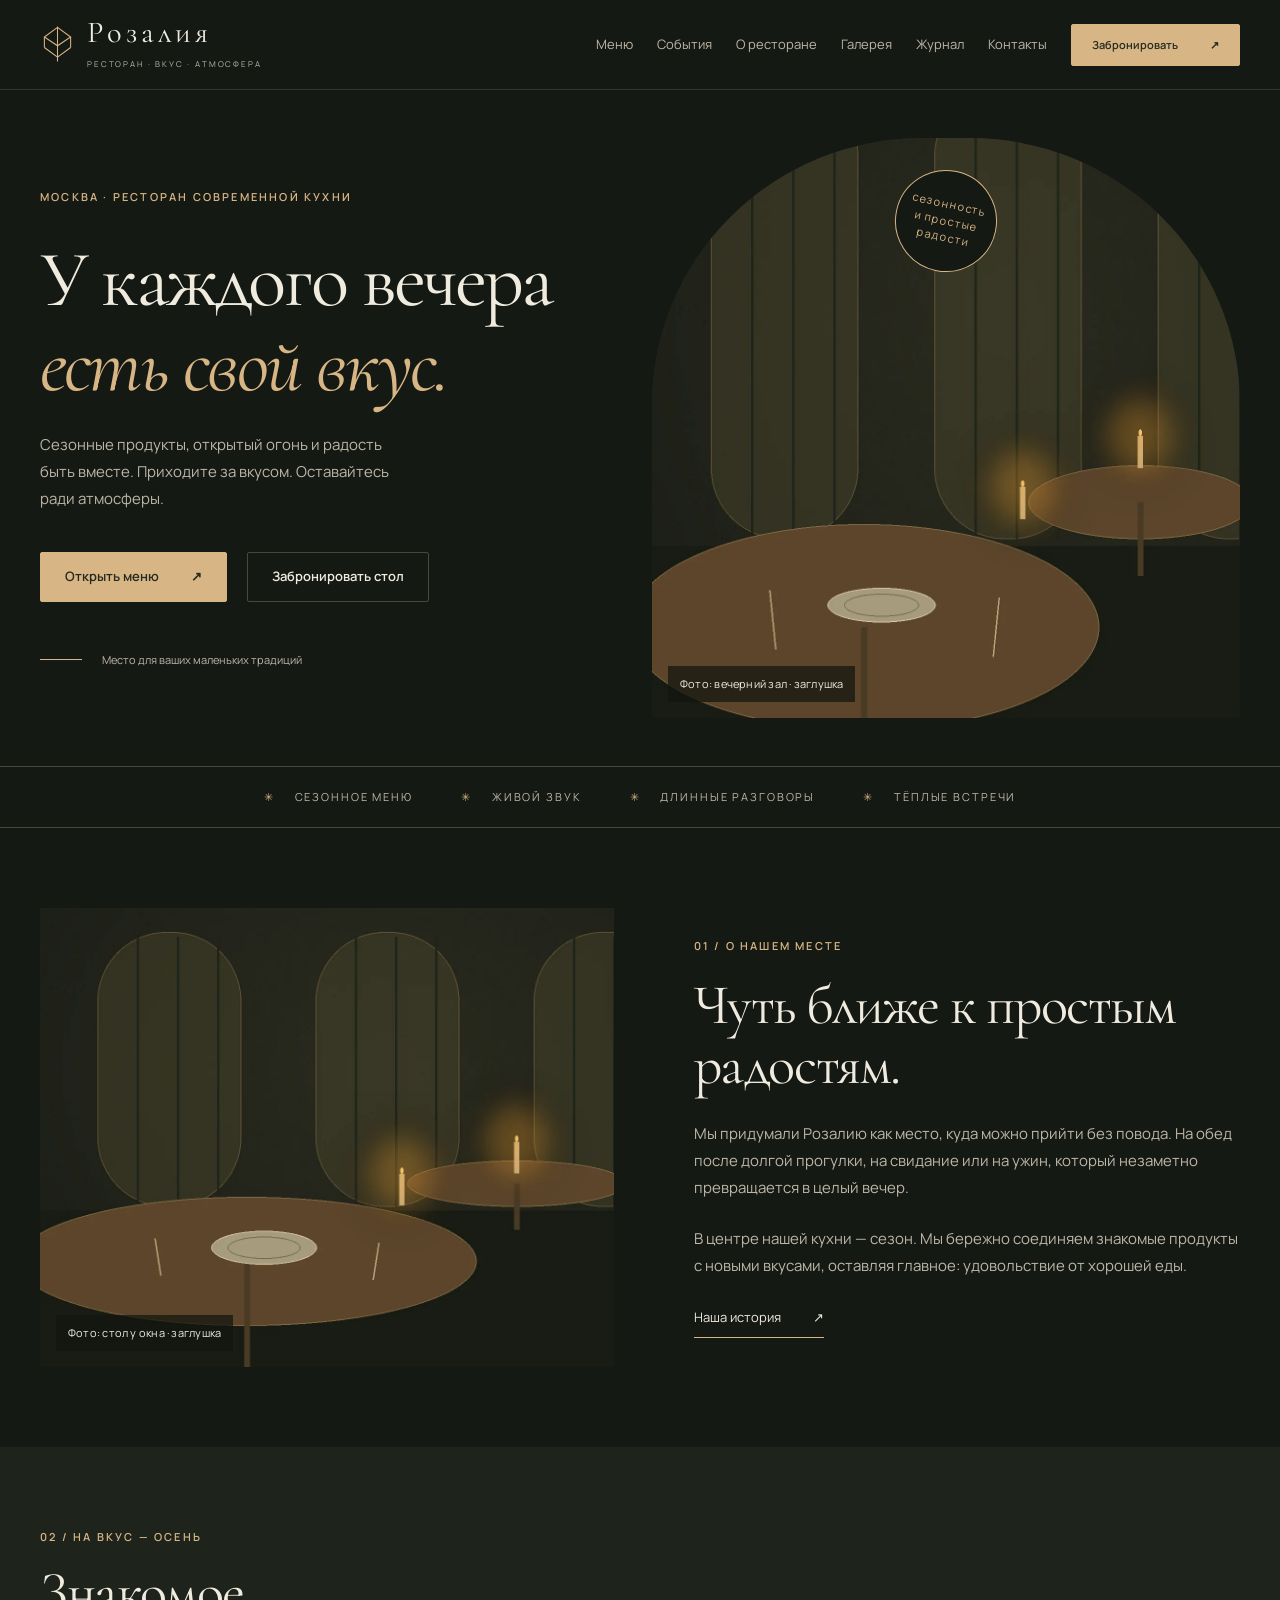
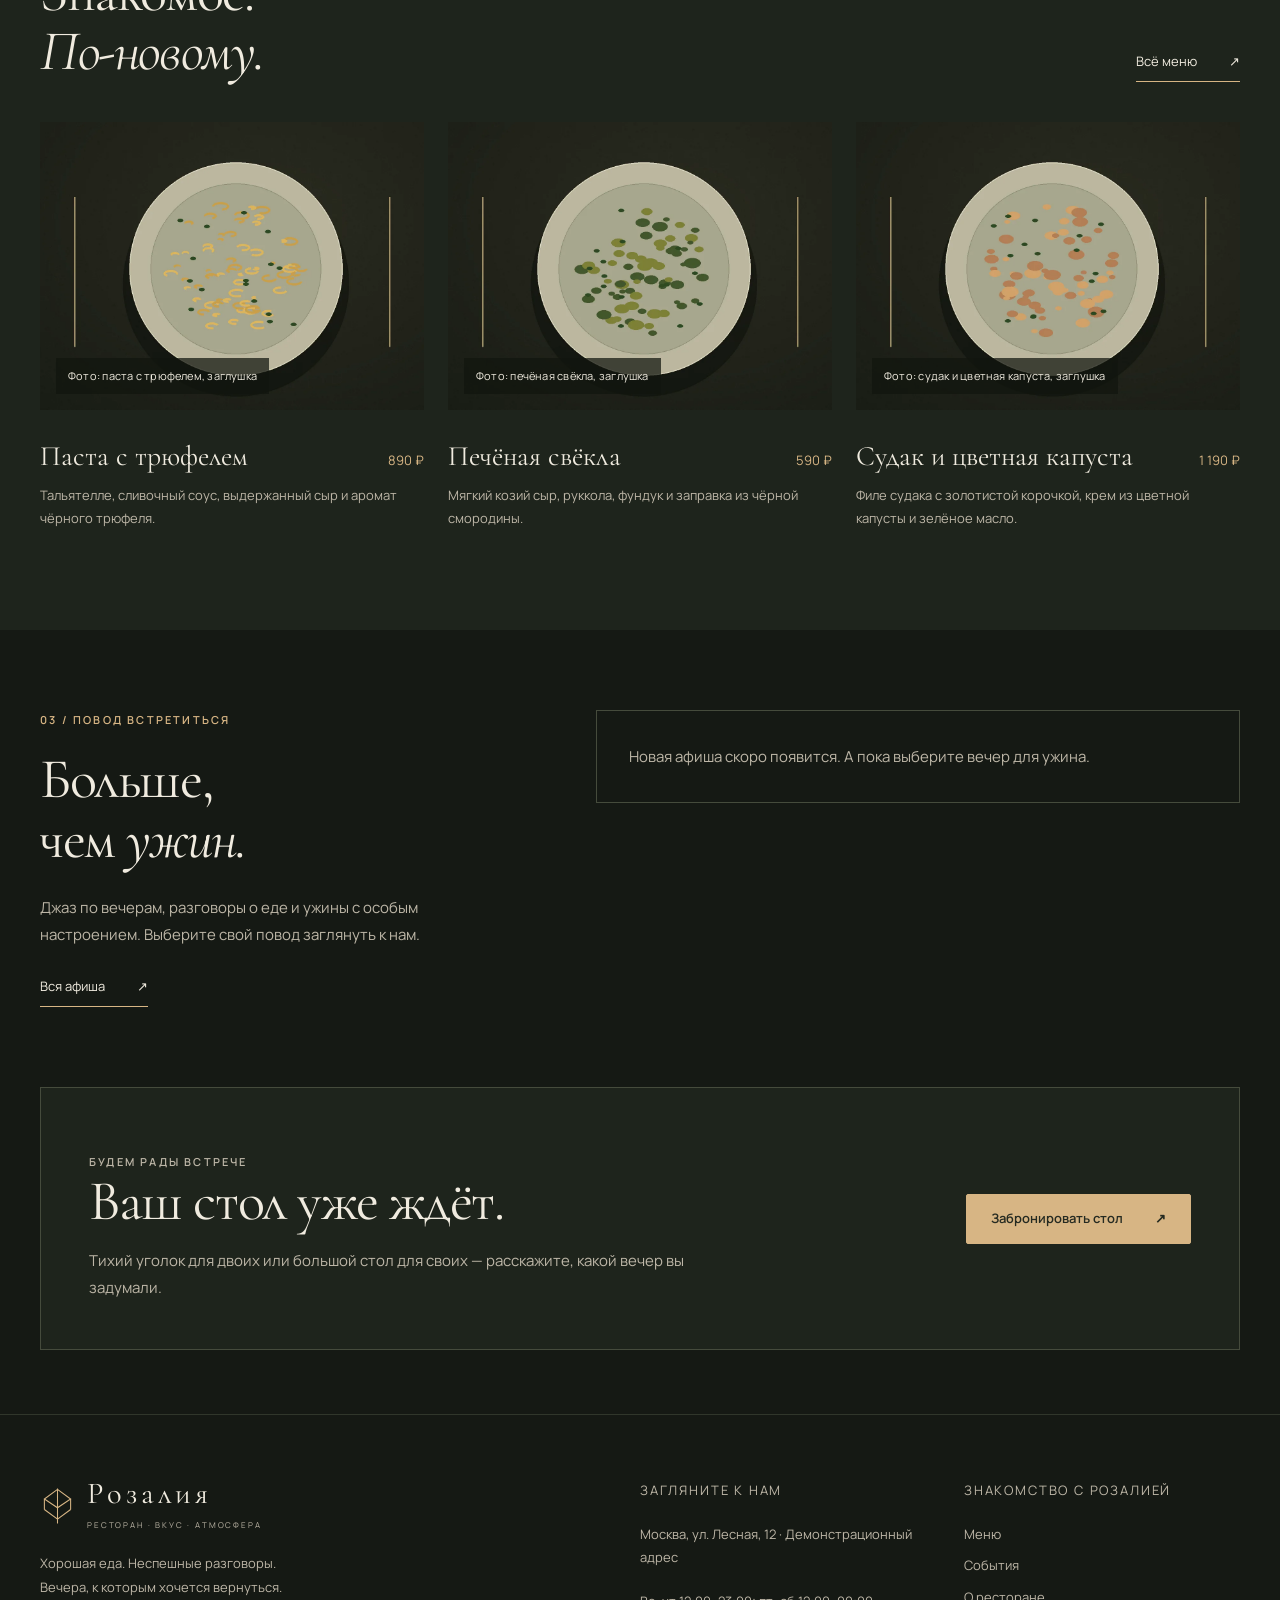
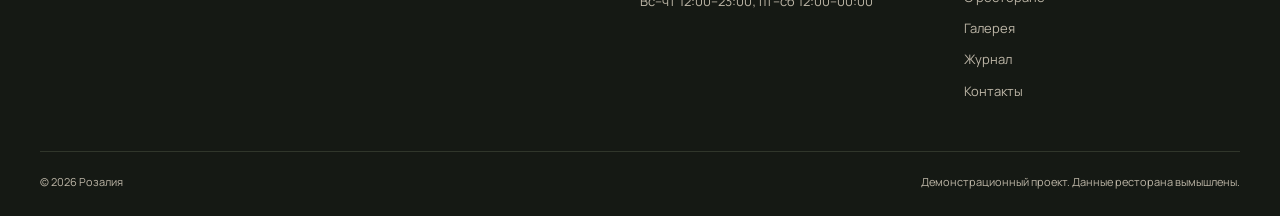
==== index.html @ f1da310a "Название ресторана: Розалия" ====
<!doctype html>
<html lang="ru">
<head>
  <meta charset="utf-8">
  <meta name="viewport" content="width=device-width, initial-scale=1">
  <title>Ресторан современной кухни — Розалия</title>
  <meta name="description" content="Розалия — демонстрационный ресторан современной кухни. Сезонное меню, камерные концерты и неспешные вечера.">
  <link rel="canonical" href="https://mansiks1.github.io/restaurant-site-demo/">
  <meta property="og:locale" content="ru_RU">
  <meta property="og:site_name" content="Розалия">
  <meta property="og:title" content="Ресторан современной кухни — Розалия">
  <meta property="og:description" content="Розалия — демонстрационный ресторан современной кухни. Сезонное меню, камерные концерты и неспешные вечера.">
  <meta property="og:type" content="website">
  <meta property="og:image" content="https://mansiks1.github.io/restaurant-site-demo/assets/img/interior.webp">
  <meta name="twitter:card" content="summary_large_image">
  <meta name="theme-color" content="#151914">
  <link rel="icon" type="image/svg+xml" href="./assets/img/favicon.svg">
  <link rel="preconnect" href="https://fonts.googleapis.com">
  <link rel="preconnect" href="https://fonts.gstatic.com" crossorigin>
  <link href="https://fonts.googleapis.com/css2?family=Cormorant+Garamond:ital,wght@0,400;0,500;0,600;1,400;1,500&family=Manrope:wght@400;500;600;700&display=swap" rel="stylesheet">
  <link rel="stylesheet" href="./assets/css/variables.css">
  <link rel="stylesheet" href="./assets/css/base.css">
  <link rel="stylesheet" href="./assets/css/components.css">
  <link rel="stylesheet" href="./assets/css/pages.css">
  <script type="module" src="./assets/js/main.js"></script>
</head>
<body data-page="home">
  <a class="skip-link" href="#main">Перейти к содержимому</a>
  <header class="site-header" data-site-header></header>
  <main id="main">
<section class="hero container"><div class="hero-copy"><p class="eyebrow">Москва · ресторан современной кухни</p><h1 data-home-title>У каждого вечера <br>есть свой <em>вкус.</em></h1><p class="hero-description" data-home-description>Сезонные продукты, открытый огонь и радость быть вместе. Приходите за вкусом. Оставайтесь ради атмосферы.</p><div class="hero-actions"><a class="button" href="menu/">Открыть меню <span aria-hidden="true">↗</span></a><a class="button button-ghost" href="contacts/#booking">Забронировать стол</a></div><div class="hero-bottom">Место для ваших маленьких традиций</div></div><figure class="image-frame hero-image"><img src="assets/img/hero.webp" alt="Фото: вечерний зал ресторана, заглушка" width="1200" height="1500" loading="lazy" decoding="async"><figcaption class="image-label">Фото: вечерний зал · заглушка</figcaption><div class="hero-stamp" aria-hidden="true">сезонность<br>и простые<br>радости</div></figure></section>
<div class="marquee"><span>Сезонное меню</span><span>Живой звук</span><span>Длинные разговоры</span><span>Тёплые встречи</span></div>
<section class="section container story-grid"><figure class="image-frame story-image"><img src="assets/img/interior.webp" alt="Фото: стол у окна, заглушка" width="1200" height="960" loading="lazy" decoding="async"><figcaption class="image-label">Фото: стол у окна · заглушка</figcaption></figure><div class="story-copy"><p class="eyebrow">01 / О нашем месте</p><h2 data-home-story-title>Чуть ближе<br>к простым <em>радостям.</em></h2><div data-home-story><p>Мы придумали Розалию как место, куда можно прийти без повода. На обед после долгой прогулки, на свидание или на ужин, который незаметно превращается в целый вечер.</p><p>В центре нашей кухни — сезон. Мы бережно соединяем знакомые продукты с новыми вкусами, оставляя главное: удовольствие от хорошей еды.</p></div><a class="text-link" href="about/">Наша история <span aria-hidden="true">↗</span></a></div></section>
<section class="section section-tinted"><div class="container"><div class="section-top"><div><p class="eyebrow">02 / На вкус — осень</p><h2>Знакомое.<br><em>По-новому.</em></h2></div><a class="text-link" href="menu/">Всё меню <span aria-hidden="true">↗</span></a></div><div class="card-grid" data-home-dishes><p class="muted">Загружаем сезонное меню…</p></div></div></section>
<section class="section container home-events"><div class="home-events-copy"><p class="eyebrow">03 / Повод встретиться</p><h2>Больше,<br>чем <em>ужин.</em></h2><p>Джаз по вечерам, разговоры о еде и ужины с особым настроением. Выберите свой повод заглянуть к нам.</p><a class="text-link" href="events/">Вся афиша <span aria-hidden="true">↗</span></a></div><div data-home-events><p class="muted">Загружаем афишу…</p></div></section>
<section class="container"><div class="reservation-band"><div><p class="eyebrow">Будем рады встрече</p><h2>Ваш стол уже ждёт.</h2><p>Тихий уголок для двоих или большой стол для своих — расскажите, какой вечер вы задумали.</p></div><a class="button" href="contacts/#booking">Забронировать стол <span aria-hidden="true">↗</span></a></div></section></main>
  <footer class="site-footer" data-site-footer></footer>
  <noscript><p class="container notice">Для загрузки меню, афиши и статей включите JavaScript. Все контакты доступны на странице «Контакты».</p></noscript>
</body>
</html>
---- assets/css/variables.css ----
:root {
  color-scheme: dark;
  --color-bg: #151914; --color-surface: #1e241c; --color-raised: #292f24;
  --color-text: #f0ebdf; --color-muted: #bdb6a7; --color-accent: #d7b584;
  --color-accent-hover: #ebcd9f; --color-line: #454b3c; --color-soft-line: #30362b;
  --color-light: #e7dfd0; --color-ink: #252a21; --color-danger: #f2b4a0;
  --color-overlay: #11160fb8; --color-transparent: transparent;
  --font-body: 'Manrope', sans-serif; --font-display: 'Cormorant Garamond', Georgia, serif;
  --text-xs: .6875rem; --text-sm: .8125rem; --text-base: .9375rem;
  --text-lg: 1.125rem; --text-xl: 1.375rem; --text-2xl: 1.75rem;
  --text-title: clamp(3.25rem, 6.6vw, 6rem); --text-heading: clamp(2.5rem, 4.4vw, 4.2rem);
  --text-tiny: .6rem; --text-brand-caption: .5rem; --text-brand-caption-mobile: .43rem;
  --text-calendar-dot: 5px; --text-input-mobile: 16px;
  --text-brand: 1.9rem; --text-brand-mobile: 1.65rem; --text-dish: 1.7rem;
  --text-stat: 2.9rem; --text-price: 2.1rem; --text-contact: 2rem; --text-contact-mobile: 1.85rem;
  --text-map: 3rem; --text-reserve-mobile: 2.8rem; --text-category-mobile: 2.3rem;
  --text-hero: clamp(3.4rem, 6.2vw, 5.8rem); --text-hero-tablet: clamp(3.4rem, 6.5vw, 4.7rem);
  --text-hero-mobile: clamp(3.4rem, 12.7vw, 5.9rem); --text-page-mobile: clamp(3.1rem, 11.5vw, 4.9rem);
  --text-heading-mobile: clamp(2.55rem, 9vw, 3.8rem); --text-category: clamp(2.2rem, 4vw, 3.2rem);
  --text-prose-heading: clamp(2rem, 4vw, 3rem); --text-category-nav: .65rem;
  --hero-height: 580px; --calendar-cell: 40px; --dish-thumb: 126px;
  --s-1: .25rem; --s-2: .5rem; --s-3: .75rem; --s-4: 1rem; --s-5: 1.25rem;
  --s-6: 1.5rem; --s-7: 2rem; --s-8: 2.5rem; --s-9: 3rem; --s-10: 4rem;
  --s-11: 5rem; --s-12: 6rem; --s-13: 8rem;
  --container: 1200px; --gutter: 32px; --header-height: 90px;
  --radius: 2px; --radius-pill: 100px; --radius-round: 50%;
  --shadow: 0 14px 48px #00000030; --focus: 0 0 0 3px #d7b584;
  --transition: 180ms ease; --border: 1px solid var(--color-line);
}
---- assets/css/base.css ----
*, *::before, *::after { box-sizing: border-box; }
html { scroll-behavior: smooth; scroll-padding-top: calc(var(--header-height) + var(--s-6)); }
body { margin: 0; background: var(--color-bg); color: var(--color-text); font: 400 var(--text-base)/1.8 var(--font-body); -webkit-font-smoothing: antialiased; }
body.nav-open { overflow: hidden; }
img, svg { display: block; max-width: 100%; }
img { height: auto; object-fit: cover; }
a { color: inherit; text-decoration: none; text-underline-offset: var(--s-1); }
button, input, select { font: inherit; }
button, a, input { -webkit-tap-highlight-color: var(--color-transparent); }
button { cursor: pointer; }
button:disabled { cursor: default; opacity: .5; }
button, input { border-radius: var(--radius); }
input { max-width: 100%; }
button { color: inherit; }
button:focus-visible, a:focus-visible, input:focus-visible { outline: 2px solid var(--color-accent); outline-offset: 5px; }
::selection { color: var(--color-ink); background: var(--color-accent); }
h1, h2, h3, h4, p, figure { margin: 0; }
h1, h2, h3, h4 { font-family: var(--font-display); font-weight: 400; line-height: 1.06; }
h1 { font-size: var(--text-title); letter-spacing: -.035em; }
h2 { font-size: var(--text-heading); letter-spacing: -.025em; }
h3 { font-size: var(--text-2xl); }
p + p { margin-top: var(--s-5); }
em { font-weight: 400; }
ul { padding-left: var(--s-6); }
[hidden] { display: none !important; }
.container { width: min(100% - var(--gutter) * 2, var(--container)); margin-inline: auto; }
.section { padding-block: var(--s-11); }
.eyebrow { color: var(--color-accent); font-size: var(--text-xs); font-weight: 600; letter-spacing: .2em; text-transform: uppercase; }
.muted { color: var(--color-muted); }
.sr-only { position: absolute; width: 1px; height: 1px; padding: 0; margin: -1px; overflow: hidden; clip: rect(0,0,0,0); white-space: nowrap; border: 0; }
.skip-link { position: fixed; top: var(--s-4); left: var(--s-4); padding: var(--s-3) var(--s-5); z-index: 100; background: var(--color-accent); color: var(--color-ink); transform: translateY(-200%); }
.skip-link:focus { transform: none; }
.notice, .empty-state { border: var(--border); padding: var(--s-7); color: var(--color-muted); }
.error-state { color: var(--color-danger); }
.prose { max-width: 740px; font-size: var(--text-base); }
.prose h2 { font-size: var(--text-prose-heading); margin-block: var(--s-9) var(--s-5); }
.prose h3 { margin-block: var(--s-7) var(--s-4); }
.prose a { text-decoration: underline; color: var(--color-accent); }
.prose ul, .prose ol { margin-block: var(--s-5); }
.prose blockquote { margin: var(--s-7) 0; border-left: 2px solid var(--color-accent); padding-left: var(--s-6); color: var(--color-muted); }
.prose img { margin-block: var(--s-7); width: 100%; }
@media (prefers-reduced-motion: reduce) { html { scroll-behavior: auto; } *, *::before, *::after { animation: none !important; transition: none !important; } }
---- assets/css/components.css ----
.site-header { position: sticky; top: 0; z-index: 30; height: var(--header-height); background: var(--color-bg); border-bottom: 1px solid var(--color-soft-line); }
.header-inner { height: 100%; display: flex; align-items: center; gap: var(--s-8); }
.brand { display: flex; align-items: center; gap: var(--s-3); flex-shrink: 0; }
.brand-mark { width: 35px; height: 42px; color: var(--color-accent); }
.brand-name { display: block; font-family: var(--font-display); font-size: var(--text-brand); letter-spacing: .13em; line-height: 1; }
.brand-caption { display: block; margin-top: var(--s-2); color: var(--color-muted); font-size: var(--text-brand-caption); letter-spacing: .23em; text-transform: uppercase; }
.desktop-nav { display: flex; align-items: center; gap: var(--s-6); margin-left: auto; }
.nav-link { font-size: var(--text-sm); color: var(--color-muted); padding-block: var(--s-2); white-space: nowrap; }
.nav-link:hover, .nav-link[aria-current="page"] { color: var(--color-accent); }
.nav-link[aria-current="page"] { border-bottom: 1px solid var(--color-accent); }
.button { display: inline-flex; align-items: center; justify-content: center; gap: var(--s-7); min-height: 50px; padding: var(--s-3) var(--s-6); border: 1px solid var(--color-accent); background: var(--color-accent); color: var(--color-ink); font-size: var(--text-sm); font-weight: 600; border-radius: var(--radius); transition: background var(--transition), border-color var(--transition); }
.button:hover { background: var(--color-accent-hover); border-color: var(--color-accent-hover); }
.button-ghost { background: var(--color-transparent); color: var(--color-text); border-color: var(--color-line); }
.button-ghost:hover { background: var(--color-raised); border-color: var(--color-accent); }
.button-small { min-height: 42px; padding: var(--s-2) var(--s-5); font-size: var(--text-xs); }
.text-link { display: inline-flex; gap: var(--s-7); align-items: center; font-size: var(--text-sm); border-bottom: 1px solid var(--color-accent); padding-bottom: var(--s-2); }
.text-link:hover { color: var(--color-accent); }
.menu-toggle { display: none; border: var(--border); background: none; width: 46px; height: 46px; align-items: center; justify-content: center; flex-direction: column; gap: 6px; }
.menu-toggle span { display: block; width: 19px; height: 1px; background: var(--color-text); }
.nav-scrim { display: none; position: fixed; inset: var(--header-height) 0 0; background: var(--color-overlay); z-index: 20; }
.section-top { display: flex; align-items: end; justify-content: space-between; gap: var(--s-7); margin-bottom: var(--s-8); }
.section-top .eyebrow { margin-bottom: var(--s-4); }
.section-copy { max-width: 380px; color: var(--color-muted); }
.image-frame { position: relative; overflow: hidden; background: var(--color-surface); }
.image-frame img { width: 100%; transition: transform 600ms ease; }
.image-label { position: absolute; bottom: var(--s-4); left: var(--s-4); right: var(--s-4); width: fit-content; max-width: calc(100% - var(--s-7)); padding: var(--s-2) var(--s-3); color: var(--color-text); background: var(--color-overlay); font-size: var(--text-xs); letter-spacing: .02em; }
.card:hover .image-frame img { transform: scale(1.025); }
.card-grid { display: grid; grid-template-columns: repeat(3,minmax(0,1fr)); gap: var(--s-6); }
.card { min-width: 0; }
.card .image-frame { aspect-ratio: 4/3; }
.card .image-frame img { height: 100%; }
.card-content { padding-block: var(--s-5); }
.card-content h3 { margin-block: var(--s-3); }
.card-content p { color: var(--color-muted); font-size: var(--text-sm); }
.card-meta { display: flex; gap: var(--s-3); flex-wrap: wrap; color: var(--color-accent); font-size: var(--text-xs); }
.card-title-link::after { content: ' ↗'; font-family: var(--font-body); color: var(--color-accent); font-size: var(--text-base); }
.tag { font-size: var(--text-xs); padding: var(--s-1) var(--s-3); border: var(--border); border-radius: var(--radius-pill); color: var(--color-muted); }
.breadcrumbs { display: flex; flex-wrap: wrap; gap: var(--s-3); font-size: var(--text-xs); color: var(--color-muted); margin-bottom: var(--s-9); }
.breadcrumbs a:hover { color: var(--color-accent); }
.page-heading { padding-block: var(--s-7) var(--s-9); }
.page-heading .eyebrow { margin-bottom: var(--s-4); }
.page-heading h1 { max-width: 940px; }
.page-intro { max-width: 610px; color: var(--color-muted); margin-top: var(--s-5); }
.filter-bar { display: flex; flex-wrap: wrap; gap: var(--s-3); margin-bottom: var(--s-8); }
.filter-button { border: var(--border); padding: var(--s-3) var(--s-5); min-height: 44px; background: none; font-size: var(--text-sm); color: var(--color-muted); }
.filter-button:hover { border-color: var(--color-accent); color: var(--color-text); }
.filter-button[aria-pressed="true"] { color: var(--color-ink); background: var(--color-accent); border-color: var(--color-accent); }
.reservation-band { display: grid; grid-template-columns: 1fr auto; align-items: center; gap: var(--s-7); padding: var(--s-9); border: var(--border); background: var(--color-surface); }
.reservation-band p { color: var(--color-muted); margin-top: var(--s-4); max-width: 600px; }
.site-footer { margin-top: var(--s-10); border-top: 1px solid var(--color-soft-line); padding-block: var(--s-10) var(--s-6); }
.footer-grid { display: grid; grid-template-columns: 2fr 1fr 1fr; gap: var(--s-9); }
.footer-grid p, .footer-grid a:not(.brand) { color: var(--color-muted); font-size: var(--text-sm); }
.footer-heading { font-size: var(--text-xs); letter-spacing: .14em; text-transform: uppercase; margin-bottom: var(--s-5); color: var(--color-accent); }
.footer-links { display: grid; gap: var(--s-2); }
.footer-note { border-top: 1px solid var(--color-soft-line); margin-top: var(--s-9); padding-top: var(--s-5); display: flex; justify-content: space-between; gap: var(--s-6); color: var(--color-muted); font-size: var(--text-xs); }
---- assets/css/pages.css ----
.hero { position: relative; display: grid; grid-template-columns: 1fr 1fr; min-height: 650px; padding-block: var(--s-9); gap: var(--s-6); }
.hero-copy { padding-block: var(--s-8); display: flex; flex-direction: column; align-items: start; justify-content: center; position: relative; z-index: 1; }
.hero .eyebrow { margin-bottom: var(--s-7); }
.hero h1 { font-size: var(--text-hero); max-width: 650px; }
.hero h1 em { color: var(--color-accent); }
.hero-description { color: var(--color-muted); max-width: 370px; margin-top: var(--s-6); }
.hero-actions { display: flex; flex-wrap: wrap; gap: var(--s-5); margin-top: var(--s-8); align-items: center; }
.hero-image { min-height: 580px; border-radius: 46% 46% var(--radius) var(--radius); }
.hero-image img { width: 100%; height: 100%; position: absolute; inset: 0; }
.hero-stamp { position: absolute; left: 50%; top: var(--s-7); width: 102px; height: 102px; border: 1px solid var(--color-accent); border-radius: var(--radius-round); color: var(--color-accent); display: flex; align-items: center; justify-content: center; text-align: center; line-height: 1.5; font-size: var(--text-xs); letter-spacing: .1em; transform: translateX(-50%) rotate(12deg); background: var(--color-bg); }
.hero-bottom { margin-top: var(--s-9); display: flex; align-items: center; gap: var(--s-5); font-size: var(--text-xs); color: var(--color-muted); }
.hero-bottom::before { content: ''; width: 42px; height: 1px; background: var(--color-accent); }
.marquee { border-block: 1px solid var(--color-line); padding-block: var(--s-5); display: flex; justify-content: center; flex-wrap: wrap; gap: var(--s-5) var(--s-9); font-size: var(--text-xs); text-transform: uppercase; letter-spacing: .17em; color: var(--color-muted); }
.marquee span::before { content: '✳'; color: var(--color-accent); margin-right: var(--s-5); }
.story-grid { display: grid; grid-template-columns: 1.05fr 1fr; align-items: center; gap: var(--s-11); }
.story-image { aspect-ratio: 5/4; }
.story-image img { height: 100%; }
.story-copy .eyebrow { margin-bottom: var(--s-5); }
.story-copy p:not(.eyebrow) { color: var(--color-muted); margin-block: var(--s-6); }
.section-tinted { background: var(--color-surface); }
.home-dish-footer { display: flex; align-items: baseline; justify-content: space-between; gap: var(--s-4); }
.home-dish-footer h3 { font-size: var(--text-2xl); }
.price { white-space: nowrap; color: var(--color-accent); font-size: var(--text-sm); }
.home-events { display: grid; grid-template-columns: .85fr 1.15fr; gap: var(--s-11); align-items: start; }
.home-events-copy { position: sticky; top: calc(var(--header-height) + var(--s-9)); }
.home-events-copy h2 { margin-block: var(--s-5); }
.home-events-copy p:not(.eyebrow) { color: var(--color-muted); margin-block: var(--s-6); }
.event-row { display: grid; grid-template-columns: 68px 1fr auto; gap: var(--s-6); border-top: var(--border); padding-block: var(--s-6); align-items: center; }
.event-date { color: var(--color-accent); font-size: var(--text-xs); text-align: center; text-transform: uppercase; }
.event-date b { display: block; font: 400 var(--text-stat)/1.05 var(--font-display); }
.event-row h3 { font-size: var(--text-2xl); margin-block: var(--s-2); }
.event-row p { color: var(--color-muted); font-size: var(--text-xs); }
.event-row-arrow { color: var(--color-accent); font-size: var(--text-xl); }

.menu-toolbar { position: sticky; top: var(--header-height); z-index: 10; background: var(--color-bg); border-block: 1px solid var(--color-line); }
.toolbar-inner { display: flex; align-items: center; justify-content: space-between; gap: var(--s-6); min-height: 83px; }
.category-nav { display: flex; gap: var(--s-7); flex-wrap: wrap; }
.category-nav a { padding-block: var(--s-3); font-size: var(--text-sm); color: var(--color-muted); }
.category-nav a:hover { color: var(--color-accent); }
.category-nav .is-empty { opacity: .45; cursor: default; }
.search-field { display: flex; gap: var(--s-3); align-items: center; border-bottom: var(--border); min-width: 0; }
.search-field span { color: var(--color-accent); font-size: var(--text-xl); }
.search-field input { width: 180px; min-height: 44px; padding: var(--s-2); background: none; color: var(--color-text); border: none; font-size: var(--text-sm); }
.search-field input::placeholder { color: var(--color-muted); opacity: 1; }
.menu-caption { display: flex; justify-content: space-between; gap: var(--s-4); padding-block: var(--s-5); color: var(--color-muted); font-size: var(--text-xs); }
.menu-caption p { margin: 0; }
.menu-category { padding-block: var(--s-8); scroll-margin-top: calc(var(--header-height) + 100px); }
.category-heading { display: flex; flex-wrap: wrap; align-items: baseline; gap: var(--s-6); margin-bottom: var(--s-7); border-bottom: var(--border); padding-bottom: var(--s-5); }
.category-heading h2 { font-size: var(--text-category); }
.category-heading p { font-size: var(--text-sm); color: var(--color-muted); }
.category-heading span { margin-left: auto; color: var(--color-accent); }
.dish-grid { display: grid; grid-template-columns: 1fr 1fr; gap: var(--s-6) var(--s-8); }
.dish-card { display: grid; grid-template-columns: 126px 1fr; gap: var(--s-5); min-width: 0; padding-bottom: var(--s-6); border-bottom: 1px solid var(--color-soft-line); }
.dish-card .image-frame { aspect-ratio: 1; height: 126px; }
.dish-card .image-frame img { height: 100%; }
.dish-card .image-label { display: none; }
.dish-title { display: flex; justify-content: space-between; gap: var(--s-4); align-items: baseline; }
.dish-title h3 { font-size: var(--text-dish); }
.dish-content p { font-size: var(--text-xs); color: var(--color-muted); margin-top: var(--s-3); }
.availability { color: var(--color-accent); border-bottom: 1px dashed var(--color-accent); display: inline-block; margin-top: var(--s-3); font-size: var(--text-xs); }
.dish-unavailable img { filter: saturate(.3); }
.menu-disclaimer { font-size: var(--text-xs); color: var(--color-muted); max-width: 740px; margin-block: var(--s-8); }

.events-layout { display: grid; grid-template-columns: minmax(0,1fr) 330px; gap: var(--s-9); align-items: start; }
.events-grid { display: grid; grid-template-columns: repeat(2,minmax(0,1fr)); gap: var(--s-7) var(--s-6); }
.events-selection { display: flex; justify-content: space-between; gap: var(--s-4); margin-block: calc(var(--s-4) * -1) var(--s-6); align-items: center; }
.events-selection p { font-size: var(--text-xs); color: var(--color-muted); }
.clear-filter { background: none; border: none; color: var(--color-accent); padding: var(--s-2); font-size: var(--text-xs); min-height: 44px; }
.calendar-panel { padding: var(--s-6); border: var(--border); background: var(--color-surface); position: sticky; top: calc(var(--header-height) + var(--s-7)); }
.calendar-header { display: flex; align-items: center; justify-content: space-between; gap: var(--s-3); margin-block: var(--s-5); }
.calendar-title { font-family: var(--font-body); font-size: var(--text-base); text-transform: capitalize; line-height: 1.5; text-align: center; }
.calendar-arrow { border: var(--border); background: none; padding: var(--s-2); min-width: 36px; min-height: 40px; color: var(--color-accent); }
.calendar-week, .calendar-days { display: grid; grid-template-columns: repeat(7,minmax(0,1fr)); gap: var(--s-1); text-align: center; }
.calendar-week { font-size: var(--text-xs); color: var(--color-muted); padding-bottom: var(--s-3); }
.calendar-day { display: flex; flex-direction: column; align-items: center; justify-content: center; position: relative; height: 40px; font-size: var(--text-sm); background: none; border: 1px solid var(--color-transparent); color: var(--color-muted); }
.calendar-day[aria-current="date"] { border-color: var(--color-accent); }
.calendar-day span { font-size: var(--text-calendar-dot); line-height: 1; position: absolute; bottom: var(--s-1); }
.calendar-day.has-events { color: var(--color-accent); font-weight: 700; background: var(--color-raised); }
.calendar-day.is-selected { color: var(--color-ink); background: var(--color-accent); }
.calendar-legend { font-size: var(--text-xs); color: var(--color-muted); border-top: var(--border); margin-top: var(--s-6); padding-top: var(--s-5); }
.calendar-legend span { color: var(--color-accent); margin-right: var(--s-2); }
.calendar-help { font-size: var(--text-xs); color: var(--color-muted); }
.detail-layout { display: grid; grid-template-columns: minmax(0,1fr) 300px; gap: var(--s-10); align-items: start; }
.detail-image { aspect-ratio: 16/10; margin-bottom: var(--s-8); }
.detail-image img { height: 100%; }
.detail-sidebar { border: var(--border); padding: var(--s-6); background: var(--color-surface); position: sticky; top: calc(var(--header-height) + var(--s-7)); }
.detail-sidebar p:not(.eyebrow) { color: var(--color-muted); font-size: var(--text-sm); }
.detail-date { display: block; font-size: var(--text-xl); margin-block: var(--s-5) var(--s-3); }
.detail-price { font: 400 var(--text-price) var(--font-display); color: var(--color-accent); margin-block: var(--s-6); }
.detail-sidebar .button { width: 100%; margin-top: var(--s-6); gap: var(--s-3); }

.blog-count { font-size: var(--text-xs); margin-block: calc(var(--s-4) * -1) var(--s-6); }
.blog-grid { row-gap: var(--s-8); }
.article { max-width: 1000px; }
.article h1 { max-width: 900px; }
.article-meta { margin-top: var(--s-6); }
.article-cover { aspect-ratio: 16/9; }
.article-cover img { height: 100%; }
.article-body { margin: var(--s-9) auto; }
.post-neighbors { display: grid; grid-template-columns: 1fr 1fr; gap: var(--s-8); border-top: var(--border); margin-top: var(--s-10); padding-top: var(--s-7); }
.post-neighbors a:last-child { text-align: right; }
.neighbor-title { display: block; font: 400 var(--text-2xl)/1.2 var(--font-display); margin-top: var(--s-3); }
.post-neighbors a:hover .neighbor-title { color: var(--color-accent); }

.about-layout { display: grid; grid-template-columns: 1fr 1fr; gap: var(--s-10); align-items: start; }
.about-image { aspect-ratio: 4/5; }
.about-image img { height: 100%; }
.about-layout .prose h2:first-child { margin-top: 0; }
.contacts-layout { display: grid; grid-template-columns: .9fr 1.1fr; gap: var(--s-10); }
.contact-item { padding-block: var(--s-6); border-top: var(--border); }
.contact-item .eyebrow { margin-bottom: var(--s-3); }
.contact-item p + p { margin-top: var(--s-2); }
.contact-big { font: 400 var(--text-contact)/1.3 var(--font-display); }
.contact-item .muted, .demo-note { font-size: var(--text-xs); color: var(--color-muted); }
.map-placeholder { min-height: 480px; background: var(--color-surface); border: var(--border); position: relative; overflow: hidden; display: grid; place-items: center; text-align: center; }
.map-lines { position: absolute; inset: -40%; opacity: .3; background: repeating-linear-gradient(20deg, var(--color-transparent) 0 85px, var(--color-line) 86px 92px, var(--color-transparent) 93px 200px), repeating-linear-gradient(110deg, var(--color-transparent) 0 65px, var(--color-line) 66px 74px, var(--color-transparent) 75px 150px); }
.map-center { position: relative; padding: var(--s-7); max-width: 380px; background: var(--color-surface); }
.map-center p { color: var(--color-muted); font-size: var(--text-sm); margin-block: var(--s-4); }
.map-pin { color: var(--color-accent); font-size: var(--text-map); display: block; margin-bottom: var(--s-4); }
.gallery-intro { margin-bottom: var(--s-8); color: var(--color-muted); }
.gallery-grid { display: grid; grid-template-columns: repeat(3,minmax(0,1fr)); gap: var(--s-8) var(--s-6); }
.gallery-item:nth-child(3n+2) { padding-top: var(--s-8); }
.gallery-button { display: block; padding: 0; border: none; position: relative; width: 100%; background: var(--color-surface); overflow: hidden; }
.gallery-button img { width: 100%; aspect-ratio: 4/5; transition: transform 500ms ease; }
.gallery-button:hover img { transform: scale(1.03); }
.gallery-zoom { position: absolute; right: var(--s-4); bottom: var(--s-4); width: 36px; height: 36px; display: grid; place-items: center; background: var(--color-bg); color: var(--color-accent); }
.gallery-item figcaption { padding-top: var(--s-4); font-size: var(--text-sm); }
.gallery-item figcaption .muted { font-size: var(--text-xs); display: block; margin-top: var(--s-2); }
.lightbox { width: min(100% - var(--s-7),960px); max-height: 90vh; padding: var(--s-6); background: var(--color-bg); color: var(--color-text); border: var(--border); box-shadow: var(--shadow); }
.lightbox::backdrop { background: var(--color-overlay); }
.lightbox img { width: 100%; max-height: 68vh; object-fit: contain; margin-top: var(--s-8); }
.lightbox p { font-size: var(--text-xs); color: var(--color-muted); margin-top: var(--s-5); }
.lightbox-close { position: absolute; top: var(--s-2); right: var(--s-3); width: 44px; height: 44px; background: none; border: none; color: var(--color-accent); font-size: var(--text-contact); }

@media (max-width: 1100px) {
  :root { --gutter: 24px; --header-height: 80px; }
  .desktop-nav { display: none; }
  .desktop-nav.is-open { display: flex; position: fixed; top: var(--header-height); left: var(--gutter); right: var(--gutter); flex-direction: column; align-items: stretch; gap: var(--s-1); background: var(--color-surface); border: var(--border); padding: var(--s-5); max-height: calc(100dvh - var(--header-height) - var(--s-5)); overflow-y: auto; box-shadow: var(--shadow); }
  .desktop-nav .nav-link { padding: var(--s-3) var(--s-4); font-size: var(--text-base); }
  .desktop-nav .header-book { margin-top: var(--s-4); }
  .menu-toggle { display: flex; margin-left: auto; }
  .nav-scrim:not([hidden]) { display: block; }
  .hero { min-height: 550px; }
  .hero-image { min-height: 530px; }
  .hero h1 { font-size: var(--text-hero-tablet); }
  .story-grid, .home-events { gap: var(--s-9); }
  .hero-actions { gap: var(--s-4); }
  .hero-actions .button { min-width: 200px; }
  .hero-stamp { width: 86px; height: 86px; font-size: var(--text-tiny); }
  .events-layout { grid-template-columns: minmax(0,1fr) 300px; gap: var(--s-6); }
  .events-grid { grid-template-columns: 1fr; }
  .dish-card { grid-template-columns: 100px 1fr; gap: var(--s-4); }
  .dish-card .image-frame { height: 100px; }
  .dish-title { flex-direction: column; gap: var(--s-2); }
  .category-nav { gap: var(--s-5); }
  .toolbar-inner { gap: var(--s-5); }
  .search-field input { width: 155px; }
  .detail-layout { gap: var(--s-7); grid-template-columns: minmax(0,1fr) 280px; }
  .about-layout, .contacts-layout { gap: var(--s-7); }
}
@media (max-width: 767px) {
  :root { --gutter: 16px; --header-height: 72px; --s-11: 3.5rem; --s-12: 4rem; }
  h1 { font-size: var(--text-page-mobile); }
  h2 { font-size: var(--text-heading-mobile); }
  .brand-name { font-size: var(--text-brand-mobile); }
  .brand-mark { width: 28px; height: 36px; }
  .brand-caption { font-size: var(--text-brand-caption-mobile); }
  .hero { grid-template-columns: 1fr; padding-top: var(--s-4); gap: var(--s-7); }
  .hero-copy { padding-block: var(--s-6) 0; }
  .hero h1 { font-size: var(--text-hero-mobile); }
  .hero h1 br { display: none; }
  .hero .eyebrow { margin-bottom: var(--s-5); font-size: var(--text-tiny); }
  .hero-description { margin-top: var(--s-5); font-size: var(--text-sm); max-width: 440px; }
  .hero-actions { margin-top: var(--s-6); width: 100%; gap: var(--s-3); }
  .hero-actions .button { min-width: 0; padding-inline: var(--s-4); gap: var(--s-4); flex: 1; font-size: var(--text-xs); }
  .hero-bottom { margin-top: var(--s-6); }
  .hero-image { min-height: 0; height: 390px; border-radius: 42% 42% var(--radius) var(--radius); }
  .hero-image img { object-position: center 58%; }
  .hero-stamp { top: var(--s-7); }
  .marquee { padding: var(--s-4); gap: var(--s-3) var(--s-5); font-size: var(--text-tiny); }
  .marquee span::before { margin-right: var(--s-2); }
  .story-grid, .home-events { grid-template-columns: 1fr; gap: var(--s-7); }
  .story-copy { order: -1; }
  .story-image { aspect-ratio: 5/4; }
  .story-copy p:not(.eyebrow) { font-size: var(--text-sm); }
  .section-top { align-items: start; gap: var(--s-5); }
  .section-top > a { flex-shrink: 0; margin-top: var(--s-2); font-size: var(--text-xs); gap: var(--s-3); }
  .card-grid { grid-template-columns: 1fr; gap: var(--s-6); }
  .card .image-frame { aspect-ratio: 4/3; }
  .home-events-copy { position: static; }
  .event-row { gap: var(--s-4); grid-template-columns: 56px 1fr auto; }
  .event-row h3 { font-size: var(--text-dish); }
  .reservation-band { grid-template-columns: 1fr; padding: var(--s-6); gap: var(--s-6); }
  .reservation-band h2 { font-size: var(--text-reserve-mobile); margin-top: var(--s-3); }
  .reservation-band p:not(.eyebrow) { font-size: var(--text-sm); }
  .reservation-band .button { justify-self: start; }
  .footer-grid { grid-template-columns: 1fr 1fr; gap: var(--s-7); }
  .footer-grid > div:first-child { grid-column: 1/-1; }
  .footer-note { flex-direction: column; gap: var(--s-2); }
  .page-heading { padding-block: var(--s-5) var(--s-7); }
  .breadcrumbs { margin-bottom: var(--s-7); }
  .page-intro { font-size: var(--text-sm); }
  .toolbar-inner { flex-direction: column; align-items: stretch; padding-block: var(--s-3); gap: var(--s-2); }
  .category-nav { flex-wrap: nowrap; justify-content: space-between; gap: var(--s-3); }
  .category-nav a { font-size: var(--text-category-nav); white-space: nowrap; padding-block: var(--s-2); }
  .search-field input { width: 100%; font-size: var(--text-input-mobile); min-height: 38px; }
  .search-field span { font-size: var(--text-lg); }
  .menu-category { scroll-margin-top: calc(var(--header-height) + 115px); }
  .category-heading { gap: var(--s-3); margin-bottom: var(--s-6); }
  .category-heading h2 { font-size: var(--text-category-mobile); }
  .category-heading p { width: calc(100% - var(--s-8)); order: 1; font-size: var(--text-xs); }
  .dish-grid { grid-template-columns: 1fr; }
  .dish-card { grid-template-columns: 92px minmax(0,1fr); gap: var(--s-4); }
  .dish-card .image-frame { height: 92px; }
  .dish-title { gap: var(--s-2); }
  .dish-title h3 { font-size: var(--text-brand-mobile); }
  .dish-content p { line-height: 1.65; }
  .menu-caption { font-size: var(--text-tiny); }
  .events-layout { grid-template-columns: 1fr; gap: var(--s-8); }
  .events-grid { grid-template-columns: 1fr; }
  .calendar-panel { position: static; width: 100%; max-width: 430px; justify-self: center; }
  .calendar-day { height: 44px; }
  .calendar-arrow { min-width: 44px; min-height: 44px; }
  .detail-layout { grid-template-columns: 1fr; gap: var(--s-7); }
  .detail-sidebar { position: static; }
  .filter-bar { gap: var(--s-2); margin-bottom: var(--s-6); }
  .filter-button { padding-inline: var(--s-4); font-size: var(--text-xs); }
  .events-selection { flex-wrap: wrap; margin-top: 0; }
  .article-cover { aspect-ratio: 4/3; }
  .article-body { margin-block: var(--s-7); }
  .post-neighbors { gap: var(--s-5); }
  .post-neighbors .eyebrow { font-size: var(--text-tiny); letter-spacing: .1em; }
  .neighbor-title { font-size: var(--text-xl); }
  .about-layout, .contacts-layout { grid-template-columns: 1fr; gap: var(--s-7); }
  .about-image { aspect-ratio: 5/4; }
  .contact-big { font-size: var(--text-contact-mobile); overflow-wrap: anywhere; }
  .map-placeholder { min-height: 360px; }
  .gallery-grid { grid-template-columns: repeat(2,minmax(0,1fr)); gap: var(--s-6) var(--s-4); }
  .gallery-item:nth-child(3n+2) { padding-top: 0; }
  .gallery-item:nth-child(even) { padding-top: var(--s-6); }
  .gallery-item figcaption { font-size: var(--text-xs); }
  .gallery-item figcaption .muted { font-size: var(--text-tiny); }
  .lightbox { padding: var(--s-4); }
}

/* Keep the demo image labels visible in the menu, including on small screens. */
.dish-card .image-frame { height: auto; aspect-ratio: auto; background: none; overflow: visible; }
.dish-card .image-frame img { height: 126px; aspect-ratio: 1; }
.dish-card .image-label { position: static; display: block; max-width: 100%; padding: 0; margin-top: var(--s-2); color: var(--color-muted); background: none; font-size: var(--text-tiny); line-height: 1.4; }
@media (max-width:1100px) { .dish-card .image-frame img { height: 100px; } }
@media (max-width:767px) { .dish-card .image-frame img { height: 92px; } }

#menu-sentinel { height: 1px; width: 100%; }
.menu-pagination { display: grid; justify-items: center; gap: var(--s-4); padding-block: var(--s-6); }
.menu-pagination p { font-size: var(--text-sm); color: var(--color-muted); }
.reveal { opacity: 0; transform: translateY(18px); transition: opacity 450ms ease, transform 450ms ease; }
.reveal.is-visible { opacity: 1; transform: none; }
@media (prefers-reduced-motion: reduce) { .reveal { opacity: 1; transform: none; transition: none; } }
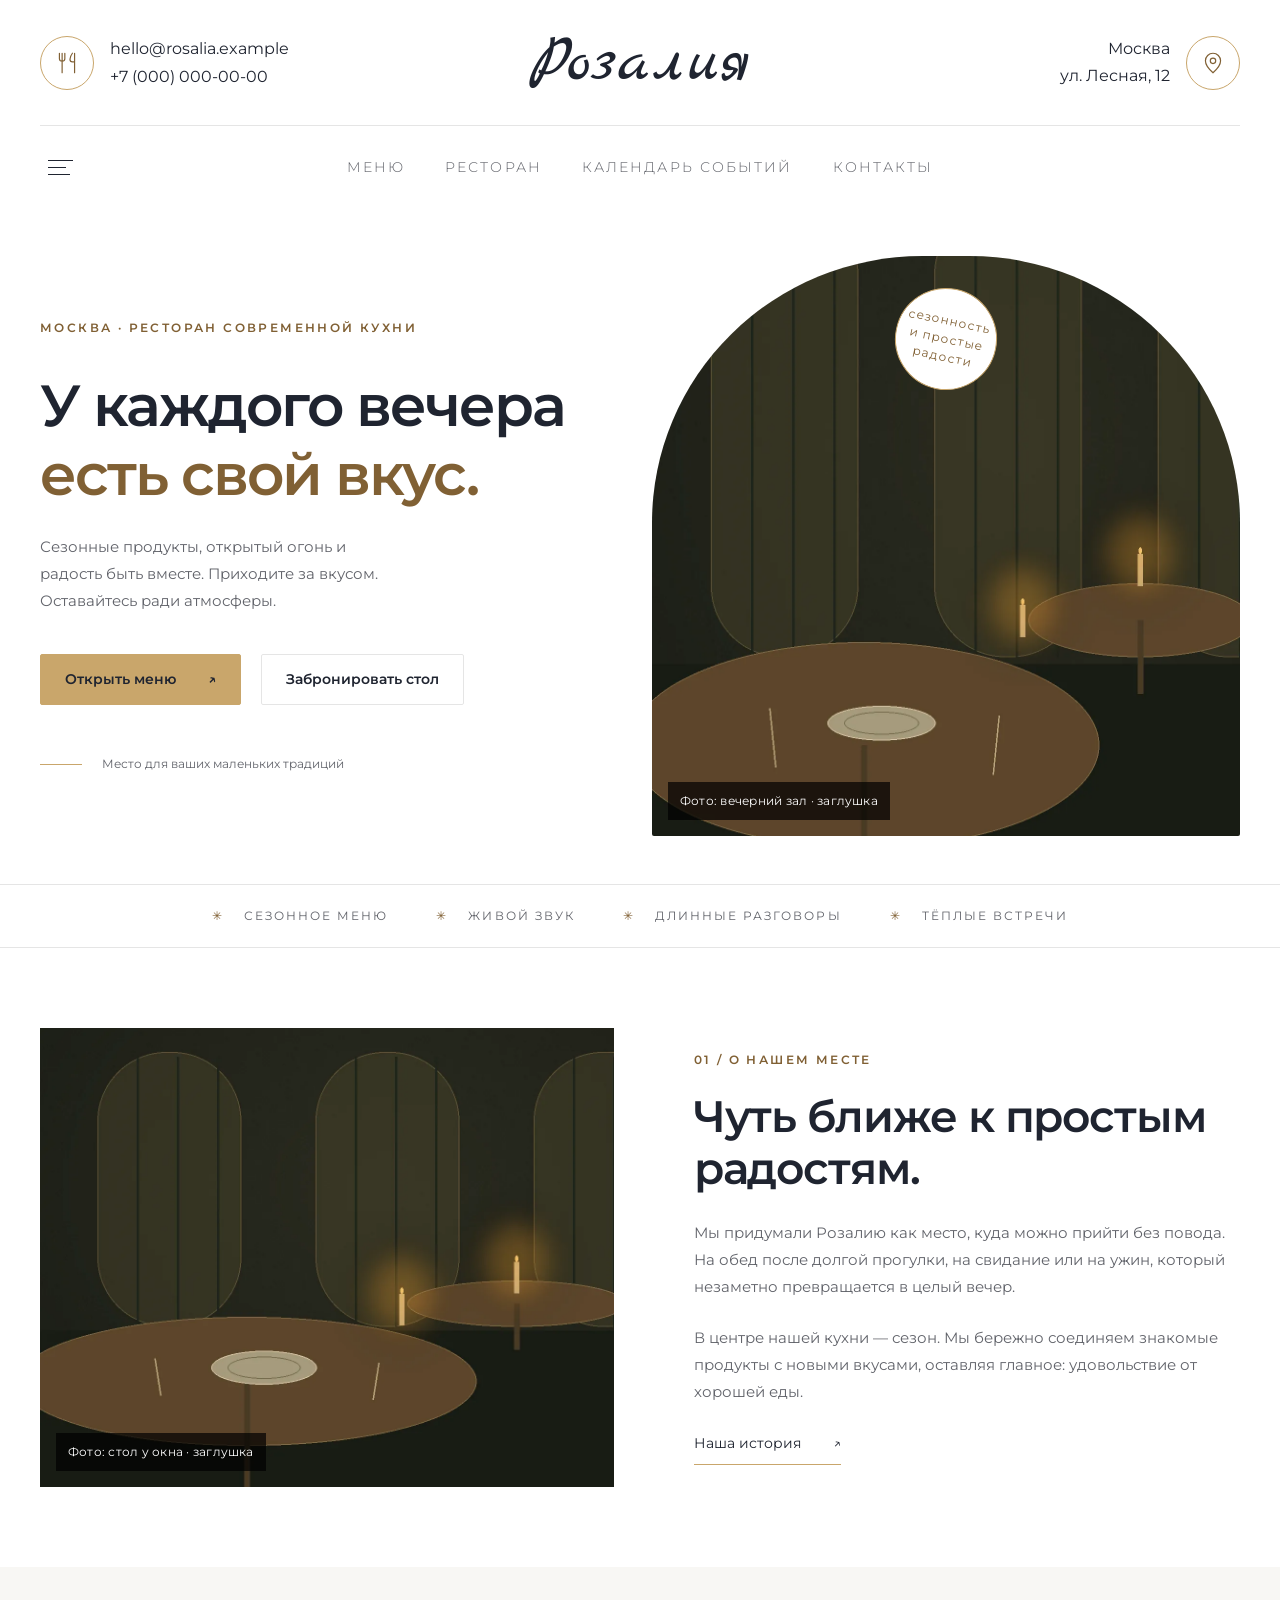
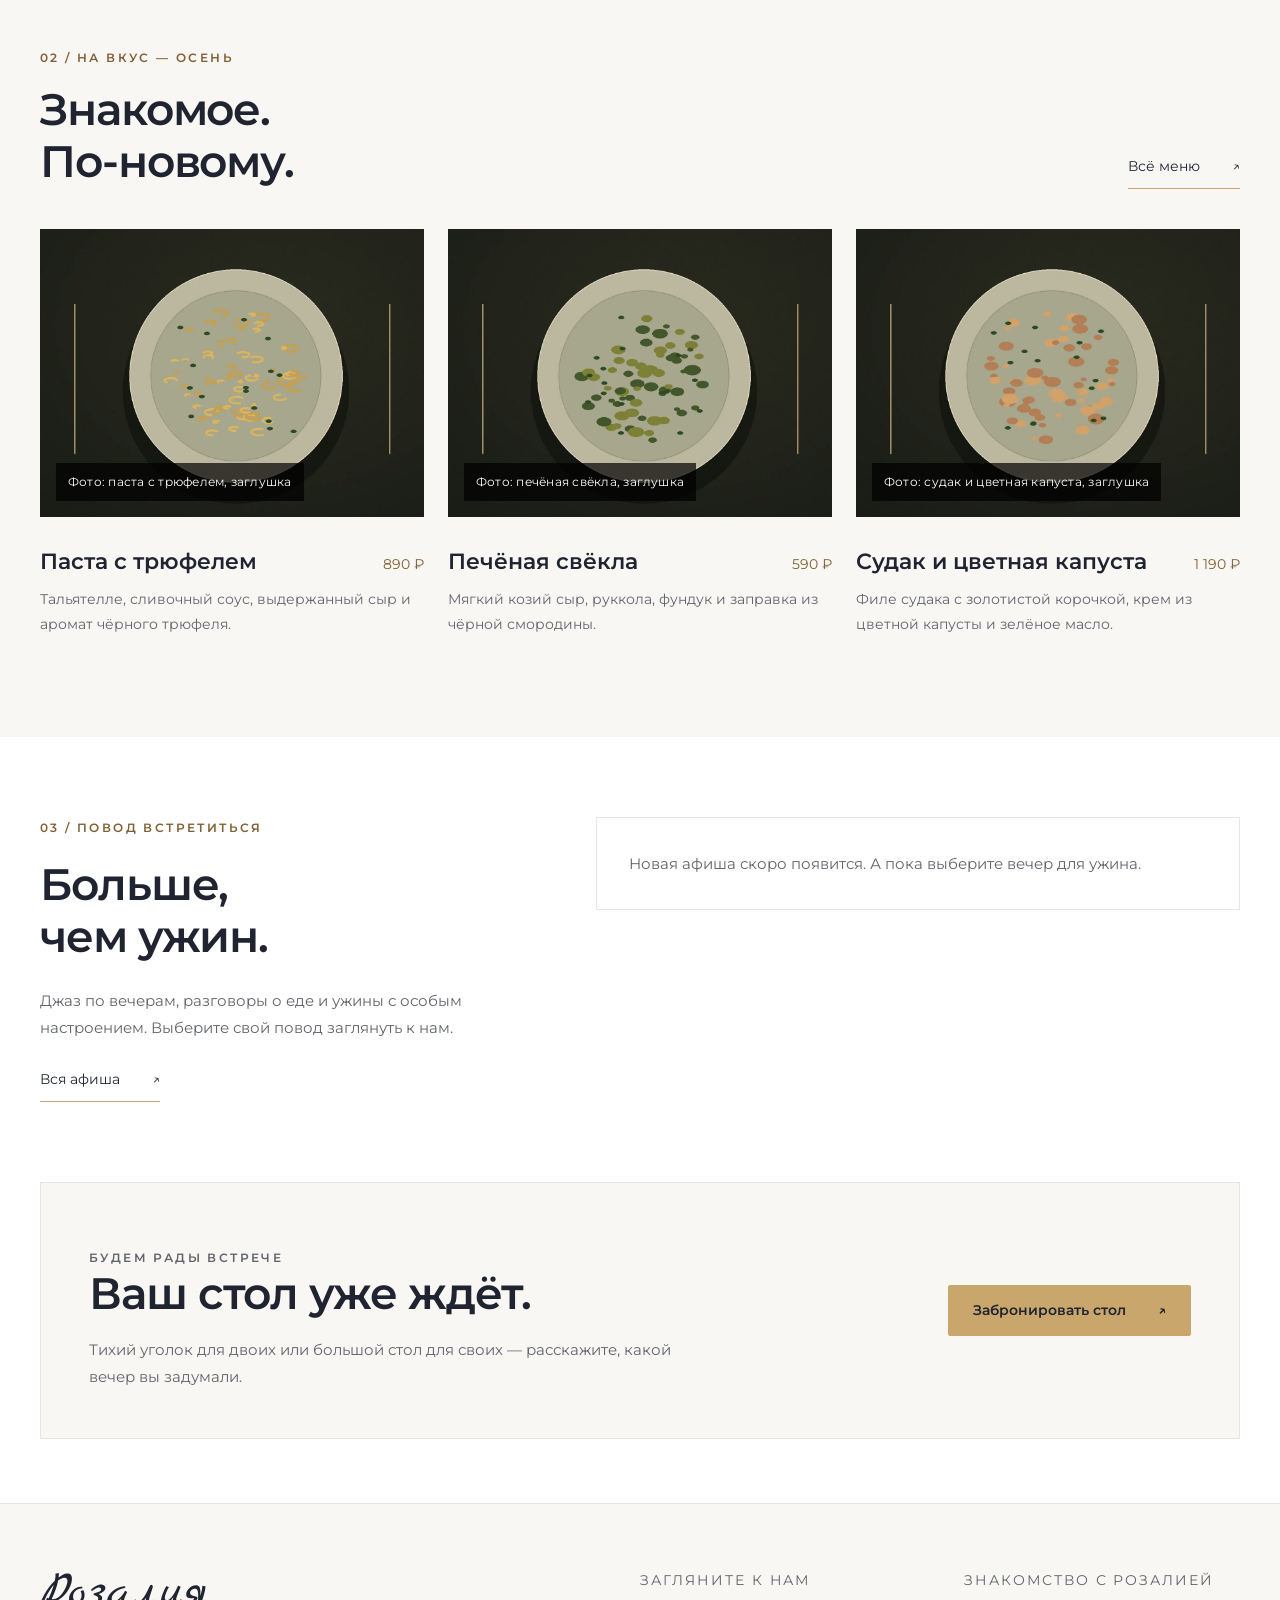
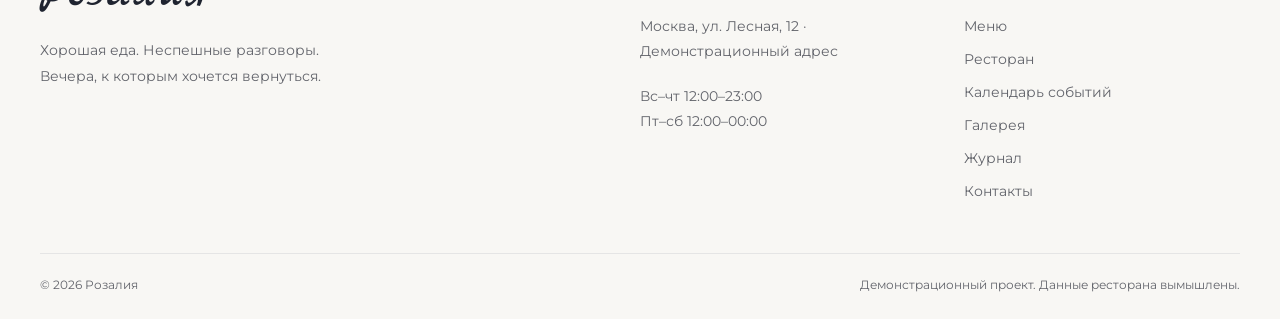
==== commit 28813c8f: "Светлый стиль: шапка, боковое меню, шрифты и hero страниц" ====
--- a/index.html
+++ b/index.html
@@ -13,11 +13,11 @@
   <meta property="og:type" content="website">
   <meta property="og:image" content="https://mansiks1.github.io/restaurant-site-demo/assets/img/interior.webp">
   <meta name="twitter:card" content="summary_large_image">
-  <meta name="theme-color" content="#151914">
+  <meta name="theme-color" content="#FFFFFF">
   <link rel="icon" type="image/svg+xml" href="./assets/img/favicon.svg">
   <link rel="preconnect" href="https://fonts.googleapis.com">
   <link rel="preconnect" href="https://fonts.gstatic.com" crossorigin>
-  <link href="https://fonts.googleapis.com/css2?family=Cormorant+Garamond:ital,wght@0,400;0,500;0,600;1,400;1,500&family=Manrope:wght@400;500;600;700&display=swap" rel="stylesheet">
+  <link href="https://fonts.googleapis.com/css2?family=Marck+Script&amp;family=Montserrat:wght@300;400;500;600;700&amp;display=swap" rel="stylesheet">
   <link rel="stylesheet" href="./assets/css/variables.css">
   <link rel="stylesheet" href="./assets/css/base.css">
   <link rel="stylesheet" href="./assets/css/components.css">
--- a/assets/css/variables.css
+++ b/assets/css/variables.css
@@ -1,29 +1,32 @@
 :root {
-  color-scheme: dark;
-  --color-bg: #151914; --color-surface: #1e241c; --color-raised: #292f24;
-  --color-text: #f0ebdf; --color-muted: #bdb6a7; --color-accent: #d7b584;
-  --color-accent-hover: #ebcd9f; --color-line: #454b3c; --color-soft-line: #30362b;
-  --color-light: #e7dfd0; --color-ink: #252a21; --color-danger: #f2b4a0;
-  --color-overlay: #11160fb8; --color-transparent: transparent;
-  --font-body: 'Manrope', sans-serif; --font-display: 'Cormorant Garamond', Georgia, serif;
-  --text-xs: .6875rem; --text-sm: .8125rem; --text-base: .9375rem;
-  --text-lg: 1.125rem; --text-xl: 1.375rem; --text-2xl: 1.75rem;
-  --text-title: clamp(3.25rem, 6.6vw, 6rem); --text-heading: clamp(2.5rem, 4.4vw, 4.2rem);
-  --text-tiny: .6rem; --text-brand-caption: .5rem; --text-brand-caption-mobile: .43rem;
+  color-scheme: light;
+  --color-bg: #FFFFFF; --color-surface: #F8F7F4; --color-raised: #F1EEE8;
+  --color-text: #1F2430; --color-muted: #62646B; --color-accent: #C9A66B;
+  --color-accent-text: #806034; --color-accent-hover: #DFC393; --color-line: #E5E5E5; --color-soft-line: #E5E5E5;
+  --color-light: #F8F7F4; --color-ink: #1F2430; --color-danger: #A3322B; --color-white: #FFFFFF;
+  --color-overlay: rgba(0,0,0,.7); --hero-overlay: rgba(0,0,0,.45); --color-transparent: transparent;
+  --font-body: 'Montserrat', sans-serif; --font-display: 'Montserrat', sans-serif; --font-logo: 'Marck Script', cursive;
+  --text-xs: .75rem; --text-sm: .875rem; --text-base: .9375rem;
+  --text-lg: 1.125rem; --text-xl: 1.375rem; --text-2xl: 1.5rem;
+  --text-title: clamp(2.6rem, 5vw, 4rem); --text-heading: clamp(2rem, 3.4vw, 2.8rem);
+  --text-tiny: .6875rem; --text-brand-caption: .5rem; --text-brand-caption-mobile: .43rem;
   --text-calendar-dot: 5px; --text-input-mobile: 16px;
-  --text-brand: 1.9rem; --text-brand-mobile: 1.65rem; --text-dish: 1.7rem;
-  --text-stat: 2.9rem; --text-price: 2.1rem; --text-contact: 2rem; --text-contact-mobile: 1.85rem;
-  --text-map: 3rem; --text-reserve-mobile: 2.8rem; --text-category-mobile: 2.3rem;
-  --text-hero: clamp(3.4rem, 6.2vw, 5.8rem); --text-hero-tablet: clamp(3.4rem, 6.5vw, 4.7rem);
-  --text-hero-mobile: clamp(3.4rem, 12.7vw, 5.9rem); --text-page-mobile: clamp(3.1rem, 11.5vw, 4.9rem);
-  --text-heading-mobile: clamp(2.55rem, 9vw, 3.8rem); --text-category: clamp(2.2rem, 4vw, 3.2rem);
-  --text-prose-heading: clamp(2rem, 4vw, 3rem); --text-category-nav: .65rem;
-  --hero-height: 580px; --calendar-cell: 40px; --dish-thumb: 126px;
+  --text-brand: 66px; --text-brand-mobile: 60px; --text-dish: 1.125rem;
+  --text-stat: 2.5rem; --text-price: 1.6rem; --text-contact: 1.5rem; --text-contact-mobile: 1.3rem;
+  --text-map: 3rem; --text-reserve-mobile: 2rem; --text-category-mobile: 1.5rem;
+  --text-hero: clamp(2.8rem, 4.5vw, 4.2rem); --text-hero-tablet: clamp(2.6rem,4.5vw,3.8rem);
+  --text-hero-mobile: clamp(2.5rem, 9vw, 3.6rem); --text-page-mobile: 36px;
+  --text-heading-mobile: clamp(1.8rem, 6.5vw, 2.5rem); --text-category: clamp(1.5rem, 3vw, 2rem);
+  --text-prose-heading: clamp(1.5rem,3vw,2rem); --text-category-nav: .6875rem;
+  --text-nav: 14px; --text-header-contact: 16px; --text-page-hero: 60px; --text-breadcrumb: 14px;
+  --text-page-tablet: 40px; --text-drawer-logo: 54px; --text-footer-logo: 50px; --text-photo-label: 10px;
+  --hero-height: 380px; --hero-height-mobile: 260px; --calendar-cell: 40px; --dish-thumb: 126px;
   --s-1: .25rem; --s-2: .5rem; --s-3: .75rem; --s-4: 1rem; --s-5: 1.25rem;
   --s-6: 1.5rem; --s-7: 2rem; --s-8: 2.5rem; --s-9: 3rem; --s-10: 4rem;
   --s-11: 5rem; --s-12: 6rem; --s-13: 8rem;
-  --container: 1200px; --gutter: 32px; --header-height: 90px;
+  --container: 1200px; --gutter: 32px; --header-height: 208px; --header-mobile: 84px;
   --radius: 2px; --radius-pill: 100px; --radius-round: 50%;
-  --shadow: 0 14px 48px #00000030; --focus: 0 0 0 3px #d7b584;
+  --shadow: 0 14px 48px #1F243015; --focus: 0 0 0 3px #806034;
   --transition: 180ms ease; --border: 1px solid var(--color-line);
+  --reveal-distance: 18px; --reveal-duration: 450ms;
 }
--- a/assets/css/base.css
+++ b/assets/css/base.css
@@ -15,7 +15,7 @@
 button:focus-visible, a:focus-visible, input:focus-visible { outline: 2px solid var(--color-accent); outline-offset: 5px; }
 ::selection { color: var(--color-ink); background: var(--color-accent); }
 h1, h2, h3, h4, p, figure { margin: 0; }
-h1, h2, h3, h4 { font-family: var(--font-display); font-weight: 400; line-height: 1.06; }
+h1, h2, h3, h4 { font-family: var(--font-display); font-weight: 600; line-height: 1.2; }
 h1 { font-size: var(--text-title); letter-spacing: -.035em; }
 h2 { font-size: var(--text-heading); letter-spacing: -.025em; }
 h3 { font-size: var(--text-2xl); }
@@ -25,7 +25,7 @@
 [hidden] { display: none !important; }
 .container { width: min(100% - var(--gutter) * 2, var(--container)); margin-inline: auto; }
 .section { padding-block: var(--s-11); }
-.eyebrow { color: var(--color-accent); font-size: var(--text-xs); font-weight: 600; letter-spacing: .2em; text-transform: uppercase; }
+.eyebrow { color: var(--color-accent-text); font-size: var(--text-xs); font-weight: 600; letter-spacing: .2em; text-transform: uppercase; }
 .muted { color: var(--color-muted); }
 .sr-only { position: absolute; width: 1px; height: 1px; padding: 0; margin: -1px; overflow: hidden; clip: rect(0,0,0,0); white-space: nowrap; border: 0; }
 .skip-link { position: fixed; top: var(--s-4); left: var(--s-4); padding: var(--s-3) var(--s-5); z-index: 100; background: var(--color-accent); color: var(--color-ink); transform: translateY(-200%); }
@@ -35,7 +35,7 @@
 .prose { max-width: 740px; font-size: var(--text-base); }
 .prose h2 { font-size: var(--text-prose-heading); margin-block: var(--s-9) var(--s-5); }
 .prose h3 { margin-block: var(--s-7) var(--s-4); }
-.prose a { text-decoration: underline; color: var(--color-accent); }
+.prose a { text-decoration: underline; color: var(--color-accent-text); }
 .prose ul, .prose ol { margin-block: var(--s-5); }
 .prose blockquote { margin: var(--s-7) 0; border-left: 2px solid var(--color-accent); padding-left: var(--s-6); color: var(--color-muted); }
 .prose img { margin-block: var(--s-7); width: 100%; }
--- a/assets/css/components.css
+++ b/assets/css/components.css
@@ -1,29 +1,57 @@
-.site-header { position: sticky; top: 0; z-index: 30; height: var(--header-height); background: var(--color-bg); border-bottom: 1px solid var(--color-soft-line); }
-.header-inner { height: 100%; display: flex; align-items: center; gap: var(--s-8); }
-.brand { display: flex; align-items: center; gap: var(--s-3); flex-shrink: 0; }
-.brand-mark { width: 35px; height: 42px; color: var(--color-accent); }
-.brand-name { display: block; font-family: var(--font-display); font-size: var(--text-brand); letter-spacing: .13em; line-height: 1; }
-.brand-caption { display: block; margin-top: var(--s-2); color: var(--color-muted); font-size: var(--text-brand-caption); letter-spacing: .23em; text-transform: uppercase; }
-.desktop-nav { display: flex; align-items: center; gap: var(--s-6); margin-left: auto; }
-.nav-link { font-size: var(--text-sm); color: var(--color-muted); padding-block: var(--s-2); white-space: nowrap; }
-.nav-link:hover, .nav-link[aria-current="page"] { color: var(--color-accent); }
-.nav-link[aria-current="page"] { border-bottom: 1px solid var(--color-accent); }
+.site-header { position: sticky; top: 0; z-index: 30; height: var(--header-height); background: var(--color-bg); }
+.header-top { min-height: 126px; display: grid; grid-template-columns: minmax(0,1fr) auto minmax(0,1fr); gap: var(--s-7); align-items: center; border-bottom: var(--border); }
+.brand { display: inline-flex; align-items: center; justify-content: center; flex-shrink: 0; }
+.brand-name { display: block; font: 400 var(--text-brand)/1 var(--font-logo); letter-spacing: 0; color: var(--color-text); white-space: nowrap; }
+.header-contact, .header-address { display: flex; align-items: center; gap: var(--s-4); min-width: 0; }
+.header-address { justify-content: flex-end; text-align: right; }
+.header-contact-copy { display: grid; font-size: var(--text-header-contact); line-height: 1.75; }
+.header-contact-copy a:hover { color: var(--color-accent-text); }
+.header-address-copy { font-size: var(--text-header-contact); line-height: 1.65; }
+.header-address-copy span { display: block; }
+.contact-icon { border: 1px solid var(--color-accent); width: 54px; height: 54px; border-radius: var(--radius-round); display: grid; place-items: center; flex-shrink: 0; color: var(--color-accent-text); }
+.contact-icon svg { width: 26px; height: 26px; }
+.header-nav-row { height: 82px; display: grid; grid-template-columns: 44px minmax(0,1fr) 44px; gap: var(--s-5); align-items: center; }
+.primary-nav { display: flex; justify-content: center; align-items: stretch; gap: var(--s-8); height: 100%; }
+.nav-link { display: inline-flex; align-items: center; justify-content: center; position: relative; padding-block: var(--s-4); text-align: center; font-size: var(--text-nav); font-weight: 300; letter-spacing: .15em; line-height: 1.6; color: var(--color-muted); }
+.nav-link:hover { color: var(--color-accent-text); }
+.nav-link[aria-current="page"]::after { content: ''; position: absolute; bottom: var(--s-2); height: 3px; left: 0; right: .15em; background: var(--color-accent); }
+.drawer-toggle { display: flex; align-items: flex-start; justify-content: center; flex-direction: column; gap: 6px; width: 44px; height: 44px; border: none; padding: var(--s-2); background: none; color: var(--color-text); }
+.drawer-toggle span { height: 1px; width: 25px; background: currentColor; }
+.drawer-toggle span:nth-child(2) { width: 18px; }
+.drawer-toggle span:nth-child(3) { width: 22px; }
+.drawer-scrim { position: fixed; inset: 0; background: var(--hero-overlay); z-index: 80; }
+.site-drawer { position: fixed; inset: 0 auto 0 0; width: min(380px, calc(100% - 36px)); overflow-y: auto; padding: var(--s-7); background: var(--color-bg); box-shadow: var(--shadow); z-index: 81; }
+.site-drawer.is-open { animation: drawer-enter 220ms ease both; }
+@keyframes drawer-enter { from { transform: translateX(-100%); } to { transform: none; } }
+.drawer-close { display: grid; place-items: center; margin-left: auto; height: 44px; width: 44px; border: var(--border); background: none; color: var(--color-text); font-size: var(--text-xl); }
+.site-drawer .brand { margin-block: var(--s-4) var(--s-7); }
+.site-drawer .brand-name { font-size: var(--text-drawer-logo); }
+.drawer-nav { display: grid; gap: var(--s-2); }
+.drawer-nav a { padding-block: var(--s-4); border-bottom: var(--border); color: var(--color-muted); font-size: var(--text-sm); letter-spacing: .1em; text-transform: uppercase; }
+.drawer-nav a:hover, .drawer-nav a[aria-current="page"] { color: var(--color-accent-text); }
+.drawer-contact { margin-top: var(--s-8); font-size: var(--text-sm); display: grid; gap: var(--s-3); }
+.drawer-contact [data-contact-value="address"] { white-space: pre-line; }
+@media (max-width:1023px) {
+  :root { --header-height: var(--header-mobile); }
+  .header-top { display: flex; justify-content: center; height: var(--header-mobile); min-height: 0; }
+  .header-top .brand-name { font-size: var(--text-brand-mobile); }
+  .header-contact, .header-address, .primary-nav { display: none; }
+  .header-nav-row { height: 0; display: block; }
+  .drawer-toggle { position: absolute; top: 20px; left: var(--gutter); }
+}
 .button { display: inline-flex; align-items: center; justify-content: center; gap: var(--s-7); min-height: 50px; padding: var(--s-3) var(--s-6); border: 1px solid var(--color-accent); background: var(--color-accent); color: var(--color-ink); font-size: var(--text-sm); font-weight: 600; border-radius: var(--radius); transition: background var(--transition), border-color var(--transition); }
 .button:hover { background: var(--color-accent-hover); border-color: var(--color-accent-hover); }
 .button-ghost { background: var(--color-transparent); color: var(--color-text); border-color: var(--color-line); }
-.button-ghost:hover { background: var(--color-raised); border-color: var(--color-accent); }
+.button-ghost:hover { background: var(--color-raised); border-color: var(--color-accent-text); }
 .button-small { min-height: 42px; padding: var(--s-2) var(--s-5); font-size: var(--text-xs); }
 .text-link { display: inline-flex; gap: var(--s-7); align-items: center; font-size: var(--text-sm); border-bottom: 1px solid var(--color-accent); padding-bottom: var(--s-2); }
-.text-link:hover { color: var(--color-accent); }
-.menu-toggle { display: none; border: var(--border); background: none; width: 46px; height: 46px; align-items: center; justify-content: center; flex-direction: column; gap: 6px; }
-.menu-toggle span { display: block; width: 19px; height: 1px; background: var(--color-text); }
-.nav-scrim { display: none; position: fixed; inset: var(--header-height) 0 0; background: var(--color-overlay); z-index: 20; }
+.text-link:hover { color: var(--color-accent-text); }
 .section-top { display: flex; align-items: end; justify-content: space-between; gap: var(--s-7); margin-bottom: var(--s-8); }
 .section-top .eyebrow { margin-bottom: var(--s-4); }
 .section-copy { max-width: 380px; color: var(--color-muted); }
 .image-frame { position: relative; overflow: hidden; background: var(--color-surface); }
 .image-frame img { width: 100%; transition: transform 600ms ease; }
-.image-label { position: absolute; bottom: var(--s-4); left: var(--s-4); right: var(--s-4); width: fit-content; max-width: calc(100% - var(--s-7)); padding: var(--s-2) var(--s-3); color: var(--color-text); background: var(--color-overlay); font-size: var(--text-xs); letter-spacing: .02em; }
+.image-label { position: absolute; bottom: var(--s-4); left: var(--s-4); right: var(--s-4); width: fit-content; max-width: calc(100% - var(--s-7)); padding: var(--s-2) var(--s-3); color: var(--color-white); background: var(--color-overlay); font-size: var(--text-xs); letter-spacing: .02em; }
 .card:hover .image-frame img { transform: scale(1.025); }
 .card-grid { display: grid; grid-template-columns: repeat(3,minmax(0,1fr)); gap: var(--s-6); }
 .card { min-width: 0; }
@@ -32,24 +60,26 @@
 .card-content { padding-block: var(--s-5); }
 .card-content h3 { margin-block: var(--s-3); }
 .card-content p { color: var(--color-muted); font-size: var(--text-sm); }
-.card-meta { display: flex; gap: var(--s-3); flex-wrap: wrap; color: var(--color-accent); font-size: var(--text-xs); }
-.card-title-link::after { content: ' ↗'; font-family: var(--font-body); color: var(--color-accent); font-size: var(--text-base); }
+.card-meta { display: flex; gap: var(--s-3); flex-wrap: wrap; color: var(--color-accent-text); font-size: var(--text-xs); }
+.card-title-link::after { content: ' ↗'; font-family: var(--font-body); color: var(--color-accent-text); font-size: var(--text-base); }
 .tag { font-size: var(--text-xs); padding: var(--s-1) var(--s-3); border: var(--border); border-radius: var(--radius-pill); color: var(--color-muted); }
 .breadcrumbs { display: flex; flex-wrap: wrap; gap: var(--s-3); font-size: var(--text-xs); color: var(--color-muted); margin-bottom: var(--s-9); }
-.breadcrumbs a:hover { color: var(--color-accent); }
+.breadcrumbs a:hover { color: var(--color-accent-text); }
 .page-heading { padding-block: var(--s-7) var(--s-9); }
 .page-heading .eyebrow { margin-bottom: var(--s-4); }
 .page-heading h1 { max-width: 940px; }
 .page-intro { max-width: 610px; color: var(--color-muted); margin-top: var(--s-5); }
 .filter-bar { display: flex; flex-wrap: wrap; gap: var(--s-3); margin-bottom: var(--s-8); }
 .filter-button { border: var(--border); padding: var(--s-3) var(--s-5); min-height: 44px; background: none; font-size: var(--text-sm); color: var(--color-muted); }
-.filter-button:hover { border-color: var(--color-accent); color: var(--color-text); }
-.filter-button[aria-pressed="true"] { color: var(--color-ink); background: var(--color-accent); border-color: var(--color-accent); }
+.filter-button:hover { border-color: var(--color-accent-text); color: var(--color-text); }
+.filter-button[aria-pressed="true"] { color: var(--color-ink); background: var(--color-accent); border-color: var(--color-accent-text); }
 .reservation-band { display: grid; grid-template-columns: 1fr auto; align-items: center; gap: var(--s-7); padding: var(--s-9); border: var(--border); background: var(--color-surface); }
 .reservation-band p { color: var(--color-muted); margin-top: var(--s-4); max-width: 600px; }
-.site-footer { margin-top: var(--s-10); border-top: 1px solid var(--color-soft-line); padding-block: var(--s-10) var(--s-6); }
+.site-footer { background: var(--color-surface); margin-top: var(--s-10); border-top: 1px solid var(--color-soft-line); padding-block: var(--s-10) var(--s-6); }
 .footer-grid { display: grid; grid-template-columns: 2fr 1fr 1fr; gap: var(--s-9); }
 .footer-grid p, .footer-grid a:not(.brand) { color: var(--color-muted); font-size: var(--text-sm); }
-.footer-heading { font-size: var(--text-xs); letter-spacing: .14em; text-transform: uppercase; margin-bottom: var(--s-5); color: var(--color-accent); }
+.footer-heading { font-size: var(--text-xs); letter-spacing: .14em; text-transform: uppercase; margin-bottom: var(--s-5); color: var(--color-accent-text); }
 .footer-links { display: grid; gap: var(--s-2); }
 .footer-note { border-top: 1px solid var(--color-soft-line); margin-top: var(--s-9); padding-top: var(--s-5); display: flex; justify-content: space-between; gap: var(--s-6); color: var(--color-muted); font-size: var(--text-xs); }
+
+.footer-intro { margin-top: var(--s-5); }
--- a/assets/css/pages.css
+++ b/assets/css/pages.css
@@ -2,16 +2,16 @@
 .hero-copy { padding-block: var(--s-8); display: flex; flex-direction: column; align-items: start; justify-content: center; position: relative; z-index: 1; }
 .hero .eyebrow { margin-bottom: var(--s-7); }
 .hero h1 { font-size: var(--text-hero); max-width: 650px; }
-.hero h1 em { color: var(--color-accent); }
+.hero h1 em { color: var(--color-accent-text); }
 .hero-description { color: var(--color-muted); max-width: 370px; margin-top: var(--s-6); }
 .hero-actions { display: flex; flex-wrap: wrap; gap: var(--s-5); margin-top: var(--s-8); align-items: center; }
 .hero-image { min-height: 580px; border-radius: 46% 46% var(--radius) var(--radius); }
 .hero-image img { width: 100%; height: 100%; position: absolute; inset: 0; }
-.hero-stamp { position: absolute; left: 50%; top: var(--s-7); width: 102px; height: 102px; border: 1px solid var(--color-accent); border-radius: var(--radius-round); color: var(--color-accent); display: flex; align-items: center; justify-content: center; text-align: center; line-height: 1.5; font-size: var(--text-xs); letter-spacing: .1em; transform: translateX(-50%) rotate(12deg); background: var(--color-bg); }
+.hero-stamp { position: absolute; left: 50%; top: var(--s-7); width: 102px; height: 102px; border: 1px solid var(--color-accent); border-radius: var(--radius-round); color: var(--color-accent-text); display: flex; align-items: center; justify-content: center; text-align: center; line-height: 1.5; font-size: var(--text-xs); letter-spacing: .1em; transform: translateX(-50%) rotate(12deg); background: var(--color-bg); }
 .hero-bottom { margin-top: var(--s-9); display: flex; align-items: center; gap: var(--s-5); font-size: var(--text-xs); color: var(--color-muted); }
 .hero-bottom::before { content: ''; width: 42px; height: 1px; background: var(--color-accent); }
 .marquee { border-block: 1px solid var(--color-line); padding-block: var(--s-5); display: flex; justify-content: center; flex-wrap: wrap; gap: var(--s-5) var(--s-9); font-size: var(--text-xs); text-transform: uppercase; letter-spacing: .17em; color: var(--color-muted); }
-.marquee span::before { content: '✳'; color: var(--color-accent); margin-right: var(--s-5); }
+.marquee span::before { content: '✳'; color: var(--color-accent-text); margin-right: var(--s-5); }
 .story-grid { display: grid; grid-template-columns: 1.05fr 1fr; align-items: center; gap: var(--s-11); }
 .story-image { aspect-ratio: 5/4; }
 .story-image img { height: 100%; }
@@ -20,26 +20,26 @@
 .section-tinted { background: var(--color-surface); }
 .home-dish-footer { display: flex; align-items: baseline; justify-content: space-between; gap: var(--s-4); }
 .home-dish-footer h3 { font-size: var(--text-2xl); }
-.price { white-space: nowrap; color: var(--color-accent); font-size: var(--text-sm); }
+.price { white-space: nowrap; color: var(--color-accent-text); font-size: var(--text-sm); }
 .home-events { display: grid; grid-template-columns: .85fr 1.15fr; gap: var(--s-11); align-items: start; }
 .home-events-copy { position: sticky; top: calc(var(--header-height) + var(--s-9)); }
 .home-events-copy h2 { margin-block: var(--s-5); }
 .home-events-copy p:not(.eyebrow) { color: var(--color-muted); margin-block: var(--s-6); }
 .event-row { display: grid; grid-template-columns: 68px 1fr auto; gap: var(--s-6); border-top: var(--border); padding-block: var(--s-6); align-items: center; }
-.event-date { color: var(--color-accent); font-size: var(--text-xs); text-align: center; text-transform: uppercase; }
+.event-date { color: var(--color-accent-text); font-size: var(--text-xs); text-align: center; text-transform: uppercase; }
 .event-date b { display: block; font: 400 var(--text-stat)/1.05 var(--font-display); }
 .event-row h3 { font-size: var(--text-2xl); margin-block: var(--s-2); }
 .event-row p { color: var(--color-muted); font-size: var(--text-xs); }
-.event-row-arrow { color: var(--color-accent); font-size: var(--text-xl); }
+.event-row-arrow { color: var(--color-accent-text); font-size: var(--text-xl); }
 
 .menu-toolbar { position: sticky; top: var(--header-height); z-index: 10; background: var(--color-bg); border-block: 1px solid var(--color-line); }
 .toolbar-inner { display: flex; align-items: center; justify-content: space-between; gap: var(--s-6); min-height: 83px; }
 .category-nav { display: flex; gap: var(--s-7); flex-wrap: wrap; }
 .category-nav a { padding-block: var(--s-3); font-size: var(--text-sm); color: var(--color-muted); }
-.category-nav a:hover { color: var(--color-accent); }
+.category-nav a:hover { color: var(--color-accent-text); }
 .category-nav .is-empty { opacity: .45; cursor: default; }
 .search-field { display: flex; gap: var(--s-3); align-items: center; border-bottom: var(--border); min-width: 0; }
-.search-field span { color: var(--color-accent); font-size: var(--text-xl); }
+.search-field span { color: var(--color-accent-text); font-size: var(--text-xl); }
 .search-field input { width: 180px; min-height: 44px; padding: var(--s-2); background: none; color: var(--color-text); border: none; font-size: var(--text-sm); }
 .search-field input::placeholder { color: var(--color-muted); opacity: 1; }
 .menu-caption { display: flex; justify-content: space-between; gap: var(--s-4); padding-block: var(--s-5); color: var(--color-muted); font-size: var(--text-xs); }
@@ -48,7 +48,7 @@
 .category-heading { display: flex; flex-wrap: wrap; align-items: baseline; gap: var(--s-6); margin-bottom: var(--s-7); border-bottom: var(--border); padding-bottom: var(--s-5); }
 .category-heading h2 { font-size: var(--text-category); }
 .category-heading p { font-size: var(--text-sm); color: var(--color-muted); }
-.category-heading span { margin-left: auto; color: var(--color-accent); }
+.category-heading span { margin-left: auto; color: var(--color-accent-text); }
 .dish-grid { display: grid; grid-template-columns: 1fr 1fr; gap: var(--s-6) var(--s-8); }
 .dish-card { display: grid; grid-template-columns: 126px 1fr; gap: var(--s-5); min-width: 0; padding-bottom: var(--s-6); border-bottom: 1px solid var(--color-soft-line); }
 .dish-card .image-frame { aspect-ratio: 1; height: 126px; }
@@ -57,7 +57,7 @@
 .dish-title { display: flex; justify-content: space-between; gap: var(--s-4); align-items: baseline; }
 .dish-title h3 { font-size: var(--text-dish); }
 .dish-content p { font-size: var(--text-xs); color: var(--color-muted); margin-top: var(--s-3); }
-.availability { color: var(--color-accent); border-bottom: 1px dashed var(--color-accent); display: inline-block; margin-top: var(--s-3); font-size: var(--text-xs); }
+.availability { color: var(--color-accent-text); border-bottom: 1px dashed var(--color-accent); display: inline-block; margin-top: var(--s-3); font-size: var(--text-xs); }
 .dish-unavailable img { filter: saturate(.3); }
 .menu-disclaimer { font-size: var(--text-xs); color: var(--color-muted); max-width: 740px; margin-block: var(--s-8); }
 
@@ -65,20 +65,20 @@
 .events-grid { display: grid; grid-template-columns: repeat(2,minmax(0,1fr)); gap: var(--s-7) var(--s-6); }
 .events-selection { display: flex; justify-content: space-between; gap: var(--s-4); margin-block: calc(var(--s-4) * -1) var(--s-6); align-items: center; }
 .events-selection p { font-size: var(--text-xs); color: var(--color-muted); }
-.clear-filter { background: none; border: none; color: var(--color-accent); padding: var(--s-2); font-size: var(--text-xs); min-height: 44px; }
+.clear-filter { background: none; border: none; color: var(--color-accent-text); padding: var(--s-2); font-size: var(--text-xs); min-height: 44px; }
 .calendar-panel { padding: var(--s-6); border: var(--border); background: var(--color-surface); position: sticky; top: calc(var(--header-height) + var(--s-7)); }
 .calendar-header { display: flex; align-items: center; justify-content: space-between; gap: var(--s-3); margin-block: var(--s-5); }
 .calendar-title { font-family: var(--font-body); font-size: var(--text-base); text-transform: capitalize; line-height: 1.5; text-align: center; }
-.calendar-arrow { border: var(--border); background: none; padding: var(--s-2); min-width: 36px; min-height: 40px; color: var(--color-accent); }
+.calendar-arrow { border: var(--border); background: none; padding: var(--s-2); min-width: 36px; min-height: 40px; color: var(--color-accent-text); }
 .calendar-week, .calendar-days { display: grid; grid-template-columns: repeat(7,minmax(0,1fr)); gap: var(--s-1); text-align: center; }
 .calendar-week { font-size: var(--text-xs); color: var(--color-muted); padding-bottom: var(--s-3); }
 .calendar-day { display: flex; flex-direction: column; align-items: center; justify-content: center; position: relative; height: 40px; font-size: var(--text-sm); background: none; border: 1px solid var(--color-transparent); color: var(--color-muted); }
-.calendar-day[aria-current="date"] { border-color: var(--color-accent); }
+.calendar-day[aria-current="date"] { border-color: var(--color-accent-text); }
 .calendar-day span { font-size: var(--text-calendar-dot); line-height: 1; position: absolute; bottom: var(--s-1); }
-.calendar-day.has-events { color: var(--color-accent); font-weight: 700; background: var(--color-raised); }
+.calendar-day.has-events { color: var(--color-accent-text); font-weight: 700; background: var(--color-raised); }
 .calendar-day.is-selected { color: var(--color-ink); background: var(--color-accent); }
 .calendar-legend { font-size: var(--text-xs); color: var(--color-muted); border-top: var(--border); margin-top: var(--s-6); padding-top: var(--s-5); }
-.calendar-legend span { color: var(--color-accent); margin-right: var(--s-2); }
+.calendar-legend span { color: var(--color-accent-text); margin-right: var(--s-2); }
 .calendar-help { font-size: var(--text-xs); color: var(--color-muted); }
 .detail-layout { display: grid; grid-template-columns: minmax(0,1fr) 300px; gap: var(--s-10); align-items: start; }
 .detail-image { aspect-ratio: 16/10; margin-bottom: var(--s-8); }
@@ -86,7 +86,7 @@
 .detail-sidebar { border: var(--border); padding: var(--s-6); background: var(--color-surface); position: sticky; top: calc(var(--header-height) + var(--s-7)); }
 .detail-sidebar p:not(.eyebrow) { color: var(--color-muted); font-size: var(--text-sm); }
 .detail-date { display: block; font-size: var(--text-xl); margin-block: var(--s-5) var(--s-3); }
-.detail-price { font: 400 var(--text-price) var(--font-display); color: var(--color-accent); margin-block: var(--s-6); }
+.detail-price { font: 400 var(--text-price) var(--font-display); color: var(--color-accent-text); margin-block: var(--s-6); }
 .detail-sidebar .button { width: 100%; margin-top: var(--s-6); gap: var(--s-3); }
 
 .blog-count { font-size: var(--text-xs); margin-block: calc(var(--s-4) * -1) var(--s-6); }
@@ -100,7 +100,7 @@
 .post-neighbors { display: grid; grid-template-columns: 1fr 1fr; gap: var(--s-8); border-top: var(--border); margin-top: var(--s-10); padding-top: var(--s-7); }
 .post-neighbors a:last-child { text-align: right; }
 .neighbor-title { display: block; font: 400 var(--text-2xl)/1.2 var(--font-display); margin-top: var(--s-3); }
-.post-neighbors a:hover .neighbor-title { color: var(--color-accent); }
+.post-neighbors a:hover .neighbor-title { color: var(--color-accent-text); }
 
 .about-layout { display: grid; grid-template-columns: 1fr 1fr; gap: var(--s-10); align-items: start; }
 .about-image { aspect-ratio: 4/5; }
@@ -116,24 +116,24 @@
 .map-lines { position: absolute; inset: -40%; opacity: .3; background: repeating-linear-gradient(20deg, var(--color-transparent) 0 85px, var(--color-line) 86px 92px, var(--color-transparent) 93px 200px), repeating-linear-gradient(110deg, var(--color-transparent) 0 65px, var(--color-line) 66px 74px, var(--color-transparent) 75px 150px); }
 .map-center { position: relative; padding: var(--s-7); max-width: 380px; background: var(--color-surface); }
 .map-center p { color: var(--color-muted); font-size: var(--text-sm); margin-block: var(--s-4); }
-.map-pin { color: var(--color-accent); font-size: var(--text-map); display: block; margin-bottom: var(--s-4); }
+.map-pin { color: var(--color-accent-text); font-size: var(--text-map); display: block; margin-bottom: var(--s-4); }
 .gallery-intro { margin-bottom: var(--s-8); color: var(--color-muted); }
 .gallery-grid { display: grid; grid-template-columns: repeat(3,minmax(0,1fr)); gap: var(--s-8) var(--s-6); }
 .gallery-item:nth-child(3n+2) { padding-top: var(--s-8); }
 .gallery-button { display: block; padding: 0; border: none; position: relative; width: 100%; background: var(--color-surface); overflow: hidden; }
 .gallery-button img { width: 100%; aspect-ratio: 4/5; transition: transform 500ms ease; }
 .gallery-button:hover img { transform: scale(1.03); }
-.gallery-zoom { position: absolute; right: var(--s-4); bottom: var(--s-4); width: 36px; height: 36px; display: grid; place-items: center; background: var(--color-bg); color: var(--color-accent); }
+.gallery-zoom { position: absolute; right: var(--s-4); bottom: var(--s-4); width: 36px; height: 36px; display: grid; place-items: center; background: var(--color-bg); color: var(--color-accent-text); }
 .gallery-item figcaption { padding-top: var(--s-4); font-size: var(--text-sm); }
 .gallery-item figcaption .muted { font-size: var(--text-xs); display: block; margin-top: var(--s-2); }
 .lightbox { width: min(100% - var(--s-7),960px); max-height: 90vh; padding: var(--s-6); background: var(--color-bg); color: var(--color-text); border: var(--border); box-shadow: var(--shadow); }
 .lightbox::backdrop { background: var(--color-overlay); }
 .lightbox img { width: 100%; max-height: 68vh; object-fit: contain; margin-top: var(--s-8); }
 .lightbox p { font-size: var(--text-xs); color: var(--color-muted); margin-top: var(--s-5); }
-.lightbox-close { position: absolute; top: var(--s-2); right: var(--s-3); width: 44px; height: 44px; background: none; border: none; color: var(--color-accent); font-size: var(--text-contact); }
+.lightbox-close { position: absolute; top: var(--s-2); right: var(--s-3); width: 44px; height: 44px; background: none; border: none; color: var(--color-accent-text); font-size: var(--text-contact); }
 
 @media (max-width: 1100px) {
-  :root { --gutter: 24px; --header-height: 80px; }
+  :root { --gutter: 24px; }
   .desktop-nav { display: none; }
   .desktop-nav.is-open { display: flex; position: fixed; top: var(--header-height); left: var(--gutter); right: var(--gutter); flex-direction: column; align-items: stretch; gap: var(--s-1); background: var(--color-surface); border: var(--border); padding: var(--s-5); max-height: calc(100dvh - var(--header-height) - var(--s-5)); overflow-y: auto; box-shadow: var(--shadow); }
   .desktop-nav .nav-link { padding: var(--s-3) var(--s-4); font-size: var(--text-base); }
@@ -159,7 +159,7 @@
   .about-layout, .contacts-layout { gap: var(--s-7); }
 }
 @media (max-width: 767px) {
-  :root { --gutter: 16px; --header-height: 72px; --s-11: 3.5rem; --s-12: 4rem; }
+  :root { --gutter: 16px; --s-11: 3.5rem; --s-12: 4rem; }
   h1 { font-size: var(--text-page-mobile); }
   h2 { font-size: var(--text-heading-mobile); }
   .brand-name { font-size: var(--text-brand-mobile); }
@@ -213,7 +213,7 @@
   .dish-card { grid-template-columns: 92px minmax(0,1fr); gap: var(--s-4); }
   .dish-card .image-frame { height: 92px; }
   .dish-title { gap: var(--s-2); }
-  .dish-title h3 { font-size: var(--text-brand-mobile); }
+  .dish-title h3 { font-size: var(--text-dish); }
   .dish-content p { line-height: 1.65; }
   .menu-caption { font-size: var(--text-tiny); }
   .events-layout { grid-template-columns: 1fr; gap: var(--s-8); }
@@ -253,6 +253,49 @@
 #menu-sentinel { height: 1px; width: 100%; }
 .menu-pagination { display: grid; justify-items: center; gap: var(--s-4); padding-block: var(--s-6); }
 .menu-pagination p { font-size: var(--text-sm); color: var(--color-muted); }
-.reveal { opacity: 0; transform: translateY(18px); transition: opacity 450ms ease, transform 450ms ease; }
+.reveal { opacity: 0; transform: translateY(var(--reveal-distance)); transition: opacity var(--reveal-duration) ease, transform var(--reveal-duration) ease; }
 .reveal.is-visible { opacity: 1; transform: none; }
 @media (prefers-reduced-motion: reduce) { .reveal { opacity: 1; transform: none; transition: none; } }
+
+/* The full-width page banner is shared by the internal pages. */
+.page-heading.page-hero { position: relative; isolation: isolate; height: var(--hero-height); padding: 0; display: grid; place-items: center; background: var(--color-text); overflow: hidden; }
+.page-hero-image { position: absolute; inset: 0; width: 100%; height: 100%; object-fit: cover; object-position: center 52%; z-index: -2; }
+.page-hero::after { content: ''; position: absolute; inset: 0; background: var(--hero-overlay); z-index: -1; }
+.page-hero-inner { display: grid; justify-items: center; gap: var(--s-6); padding-block: var(--s-6); }
+.page-hero-title { display: flex; align-items: center; justify-content: center; gap: var(--s-6); width: 100%; min-width: 0; }
+.page-hero h1 { color: var(--color-white); text-align: center; text-transform: uppercase; font-size: var(--text-page-hero); font-weight: 600; line-height: 1.2; letter-spacing: .035em; min-width: 0; max-width: 1040px; overflow-wrap: anywhere; }
+.hero-cross { width: 42px; height: 42px; flex-shrink: 0; color: var(--color-accent); }
+.page-hero .breadcrumbs { color: var(--color-white); justify-content: center; gap: var(--s-3); margin: 0; font-size: var(--text-breadcrumb); letter-spacing: .1em; text-transform: uppercase; text-align: center; line-height: 1.6; }
+.page-hero .breadcrumbs a:hover { color: var(--color-white); text-decoration: underline; }
+.hero-photo-label { position: absolute; bottom: var(--s-3); left: var(--gutter); color: var(--color-white); font-size: var(--text-tiny); }
+.page-description { padding-block: var(--s-8); }
+.page-description .eyebrow { margin-bottom: var(--s-3); }
+.page-description .page-intro { margin-top: 0; max-width: 760px; }
+.page-description h2 { font-size: var(--text-xl); margin-bottom: var(--s-4); }
+.category-heading { border-bottom-color: var(--color-accent); }
+.dish-card { background: var(--color-bg); }
+.dish-title h3 { font-weight: 500; line-height: 1.45; max-width: 100%; overflow-wrap: anywhere; }
+.dish-content { min-width: 0; }
+.dish-content p { font-size: var(--text-sm); }
+.dish-title .price { font-weight: 600; }
+.hero h1 em, .story-copy em, .section-top em, .home-events-copy em { font-style: normal; font-weight: 600; }
+.home-dish-footer { flex-wrap: wrap; }
+.home-dish-footer h3 { font-size: var(--text-xl); }
+.article { max-width: none; }
+.article-content { max-width: 1000px; }
+.site-footer .brand-name { font-size: var(--text-footer-logo); }
+.footer-grid .brand { justify-content: flex-start; }
+@media (max-width:1023px) { .page-heading.page-hero { height: var(--hero-height-mobile); } .page-hero h1 { font-size: var(--text-page-tablet); } }
+@media (max-width:767px) {
+  .page-heading.page-hero { height: var(--hero-height-mobile); }
+  .page-hero h1 { font-size: var(--text-page-mobile); }
+  .page-hero-title { gap: var(--s-3); }
+  .hero-cross { width: 22px; height: 30px; }
+  .page-hero-inner { gap: var(--s-4); padding-block: var(--s-5); }
+  .page-hero .breadcrumbs { font-size: var(--text-xs); gap: var(--s-2); }
+  .hero-photo-label { font-size: var(--text-photo-label); bottom: var(--s-2); }
+  .page-description { padding-block: var(--s-6); }
+  .hero-actions .button { flex: 1 1 40%; }
+  .hero-actions .private-event-button { flex-basis: 100%; }
+  .page-hero .breadcrumbs span[aria-current="page"] { max-width: 100%; overflow-wrap: anywhere; }
+}
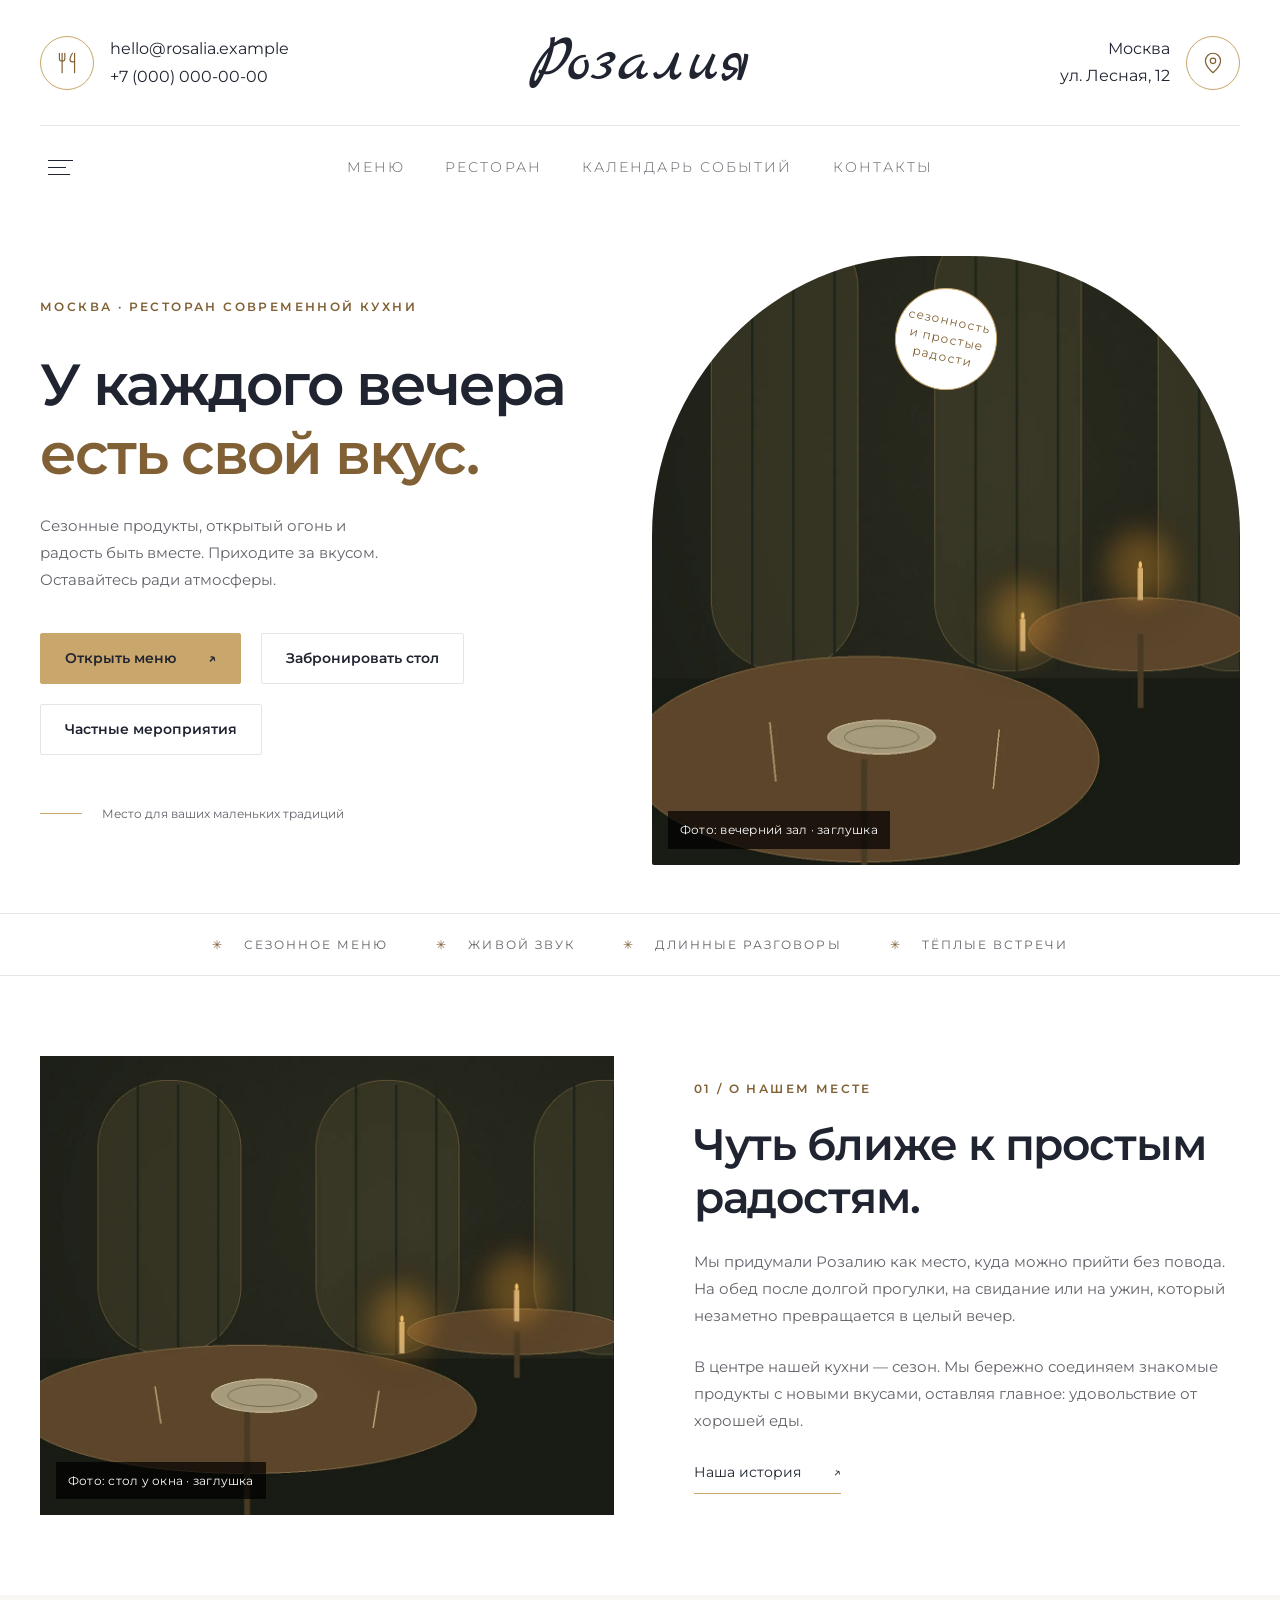
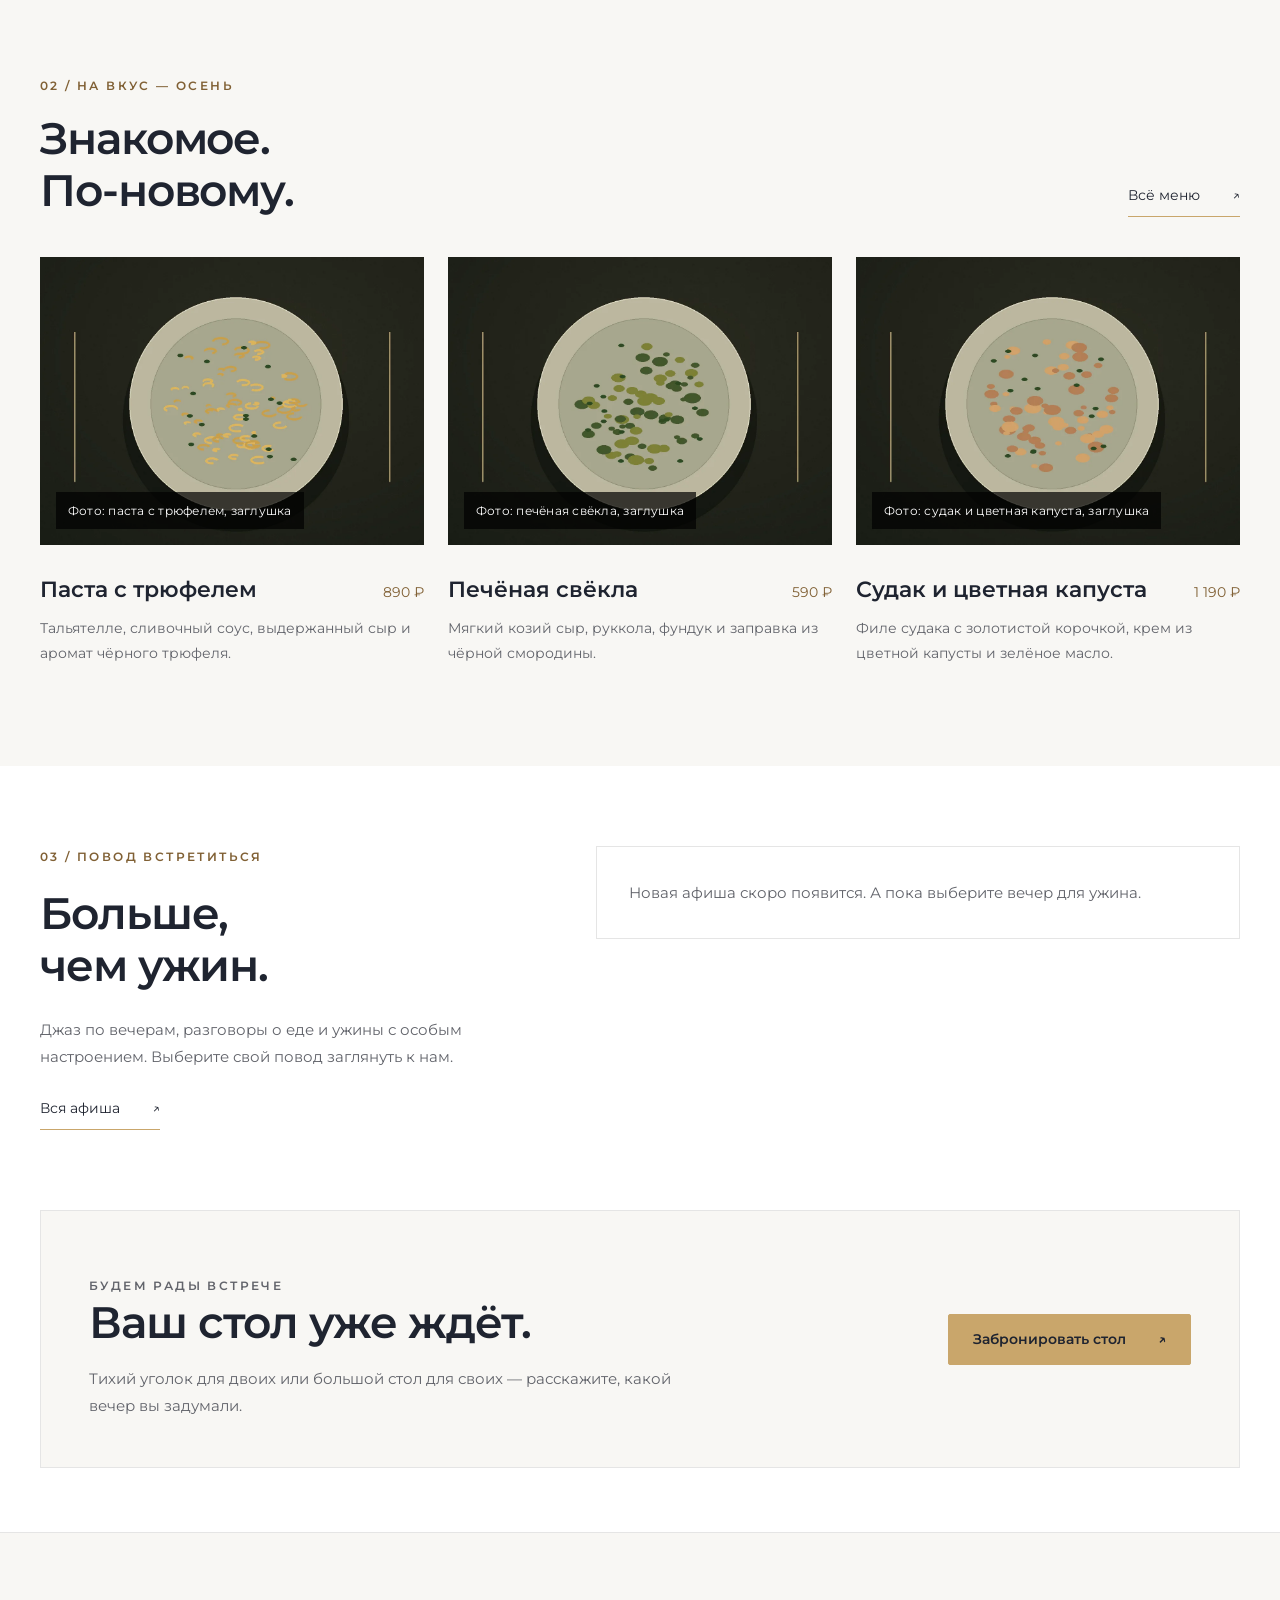
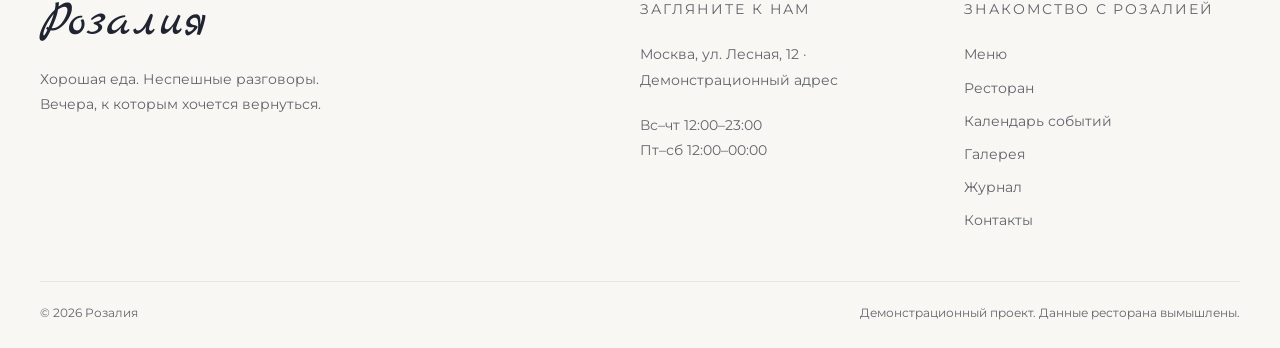
==== commit 92e50b02: "Главная: кнопка частных мероприятий" ====
--- a/index.html
+++ b/index.html
@@ -28,7 +28,7 @@
   <a class="skip-link" href="#main">Перейти к содержимому</a>
   <header class="site-header" data-site-header></header>
   <main id="main">
-<section class="hero container"><div class="hero-copy"><p class="eyebrow">Москва · ресторан современной кухни</p><h1 data-home-title>У каждого вечера <br>есть свой <em>вкус.</em></h1><p class="hero-description" data-home-description>Сезонные продукты, открытый огонь и радость быть вместе. Приходите за вкусом. Оставайтесь ради атмосферы.</p><div class="hero-actions"><a class="button" href="menu/">Открыть меню <span aria-hidden="true">↗</span></a><a class="button button-ghost" href="contacts/#booking">Забронировать стол</a></div><div class="hero-bottom">Место для ваших маленьких традиций</div></div><figure class="image-frame hero-image"><img src="assets/img/hero.webp" alt="Фото: вечерний зал ресторана, заглушка" width="1200" height="1500" loading="lazy" decoding="async"><figcaption class="image-label">Фото: вечерний зал · заглушка</figcaption><div class="hero-stamp" aria-hidden="true">сезонность<br>и простые<br>радости</div></figure></section>
+<section class="hero container"><div class="hero-copy"><p class="eyebrow">Москва · ресторан современной кухни</p><h1 data-home-title>У каждого вечера <br>есть свой <em>вкус.</em></h1><p class="hero-description" data-home-description>Сезонные продукты, открытый огонь и радость быть вместе. Приходите за вкусом. Оставайтесь ради атмосферы.</p><div class="hero-actions"><a class="button" href="menu/">Открыть меню <span aria-hidden="true">↗</span></a><a class="button button-ghost" href="contacts/#booking">Забронировать стол</a><a class="button button-ghost private-event-button" href="contacts/#booking">Частные мероприятия</a></div><div class="hero-bottom">Место для ваших маленьких традиций</div></div><figure class="image-frame hero-image"><img src="assets/img/hero.webp" alt="Фото: вечерний зал ресторана, заглушка" width="1200" height="1500" loading="lazy" decoding="async"><figcaption class="image-label">Фото: вечерний зал · заглушка</figcaption><div class="hero-stamp" aria-hidden="true">сезонность<br>и простые<br>радости</div></figure></section>
 <div class="marquee"><span>Сезонное меню</span><span>Живой звук</span><span>Длинные разговоры</span><span>Тёплые встречи</span></div>
 <section class="section container story-grid"><figure class="image-frame story-image"><img src="assets/img/interior.webp" alt="Фото: стол у окна, заглушка" width="1200" height="960" loading="lazy" decoding="async"><figcaption class="image-label">Фото: стол у окна · заглушка</figcaption></figure><div class="story-copy"><p class="eyebrow">01 / О нашем месте</p><h2 data-home-story-title>Чуть ближе<br>к простым <em>радостям.</em></h2><div data-home-story><p>Мы придумали Розалию как место, куда можно прийти без повода. На обед после долгой прогулки, на свидание или на ужин, который незаметно превращается в целый вечер.</p><p>В центре нашей кухни — сезон. Мы бережно соединяем знакомые продукты с новыми вкусами, оставляя главное: удовольствие от хорошей еды.</p></div><a class="text-link" href="about/">Наша история <span aria-hidden="true">↗</span></a></div></section>
 <section class="section section-tinted"><div class="container"><div class="section-top"><div><p class="eyebrow">02 / На вкус — осень</p><h2>Знакомое.<br><em>По-новому.</em></h2></div><a class="text-link" href="menu/">Всё меню <span aria-hidden="true">↗</span></a></div><div class="card-grid" data-home-dishes><p class="muted">Загружаем сезонное меню…</p></div></div></section>
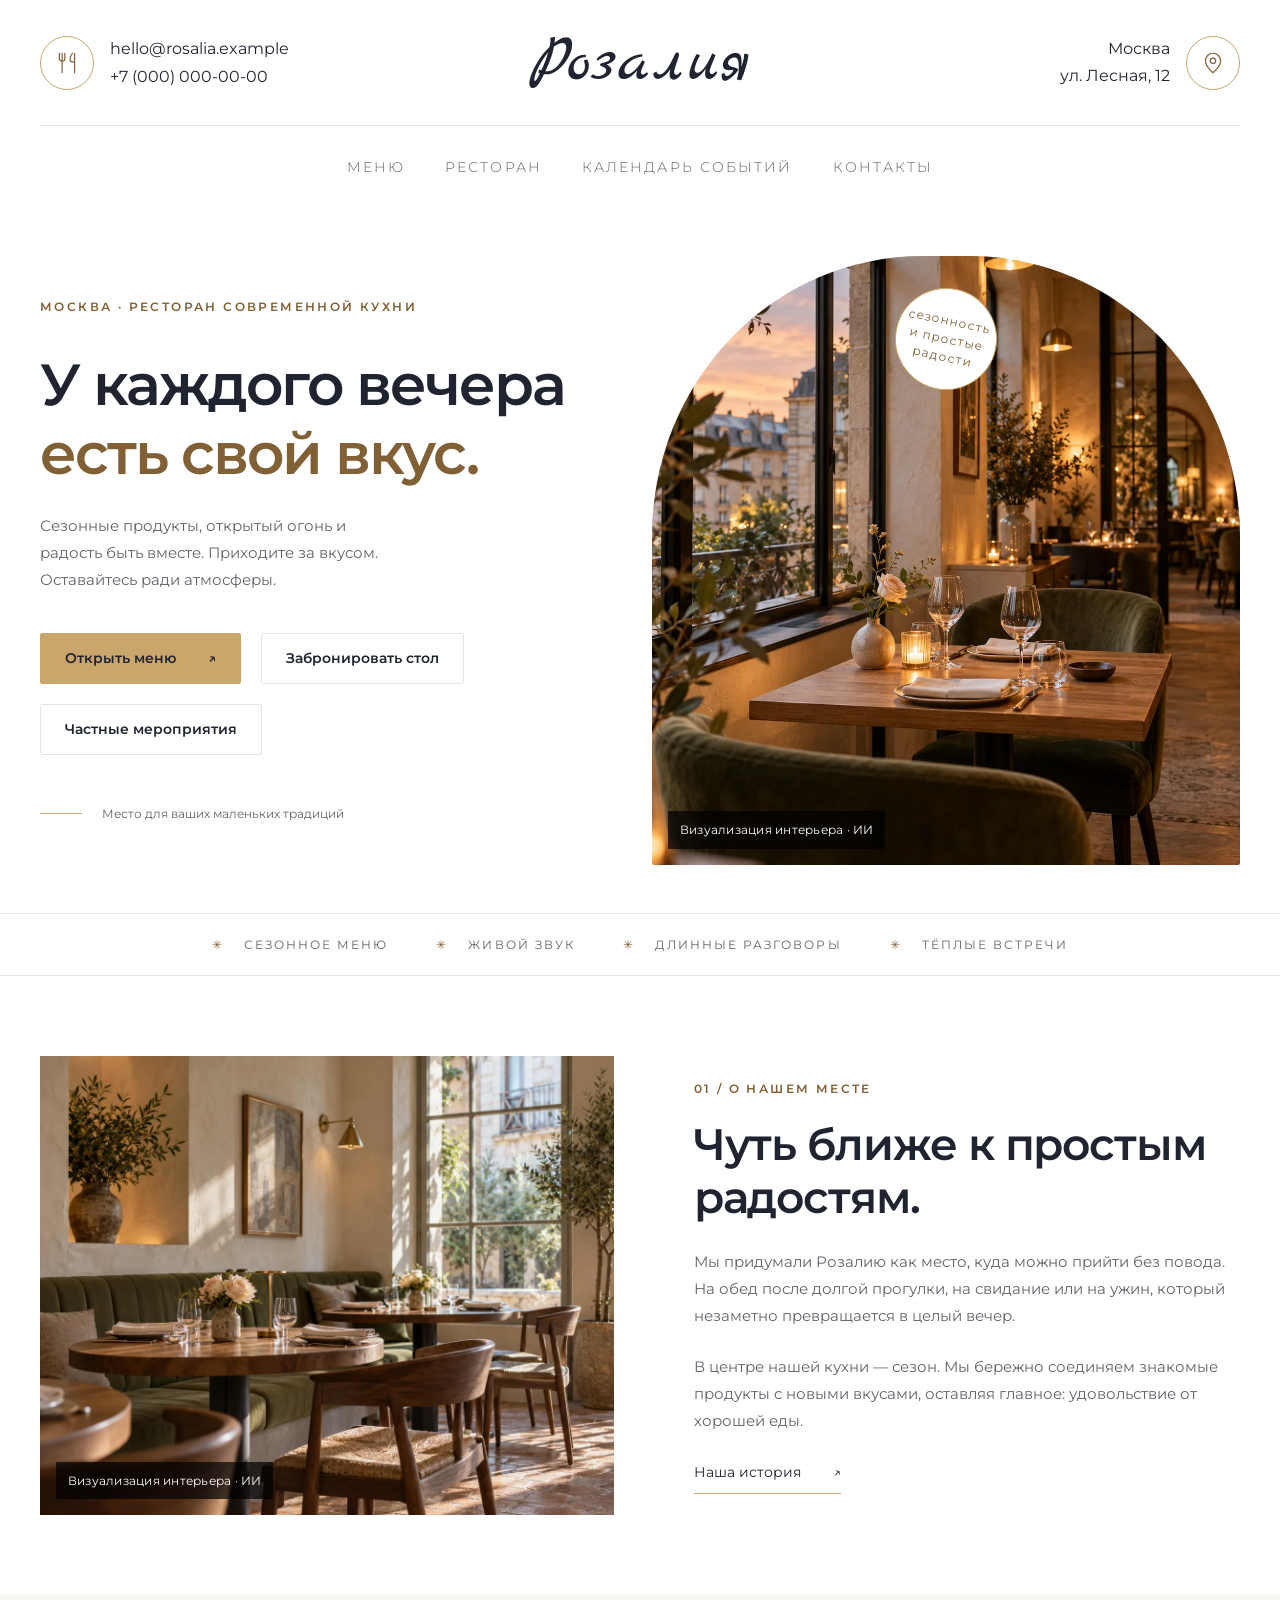
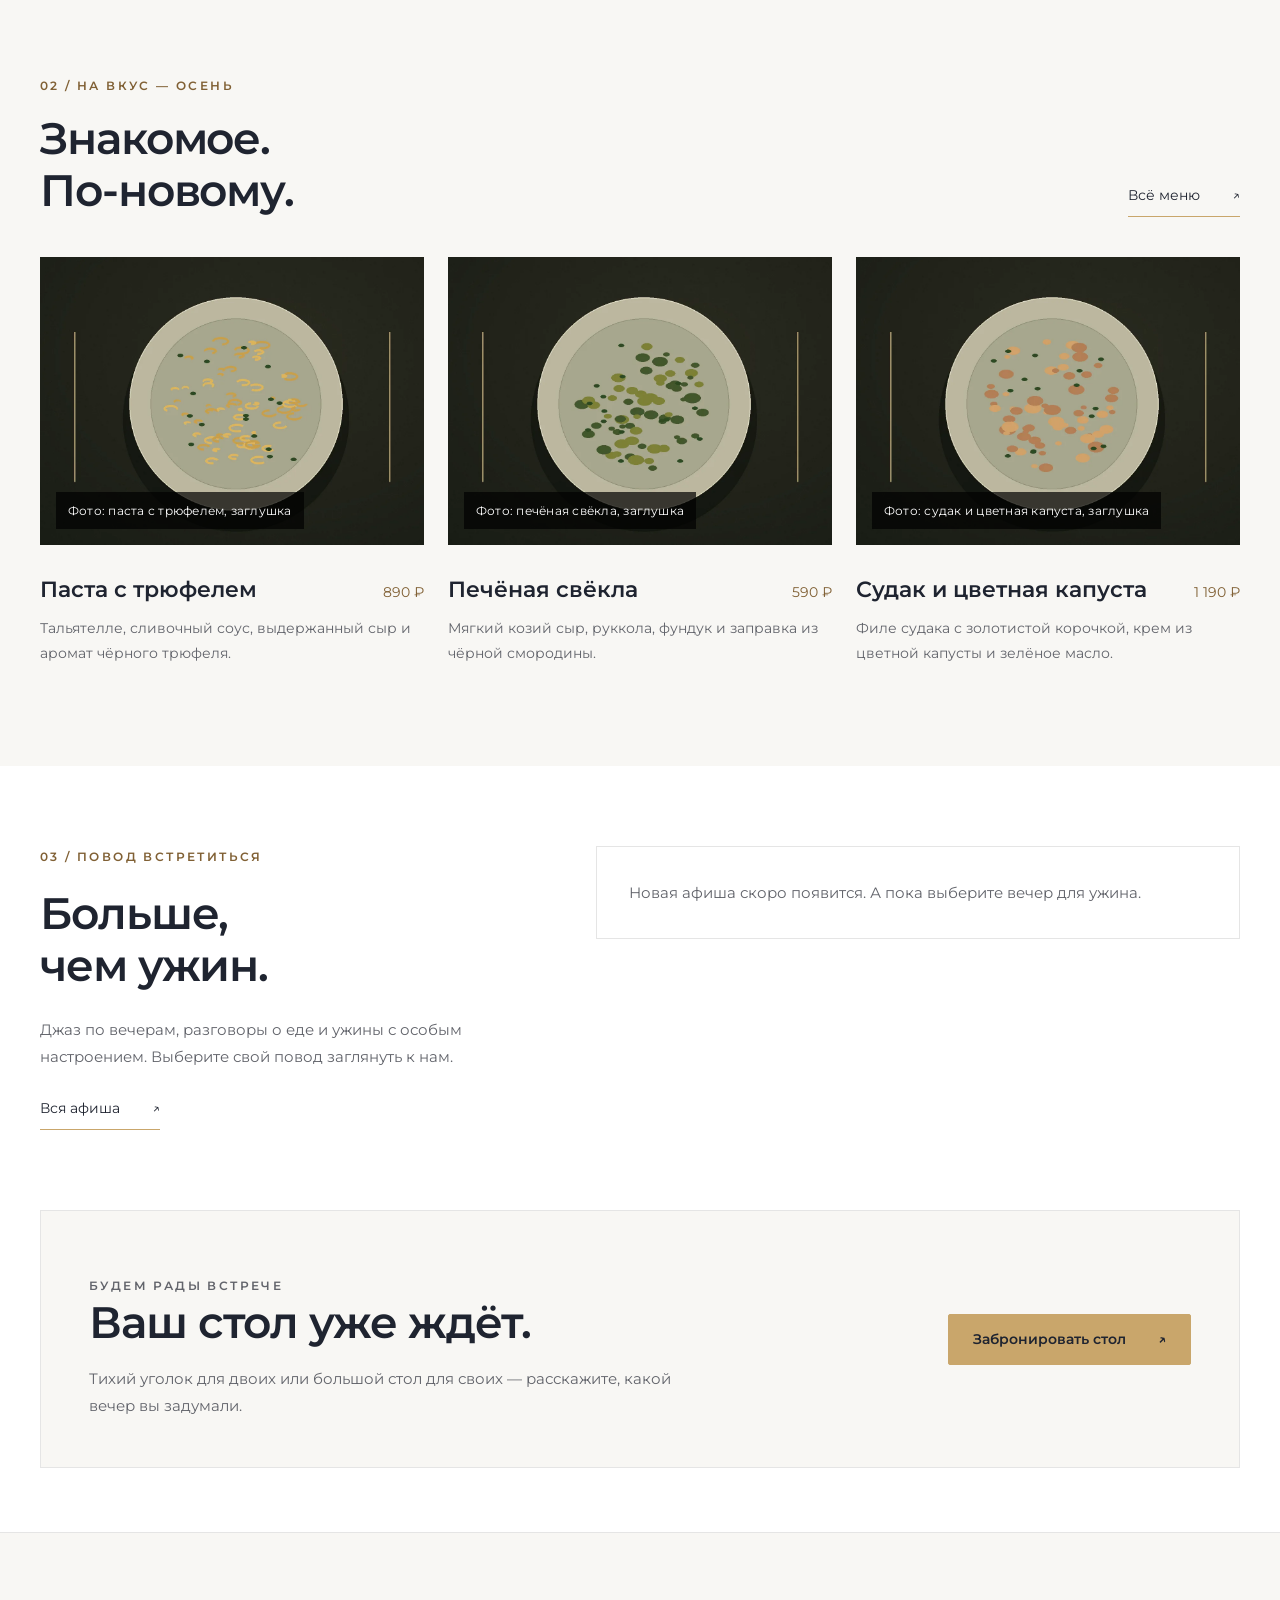
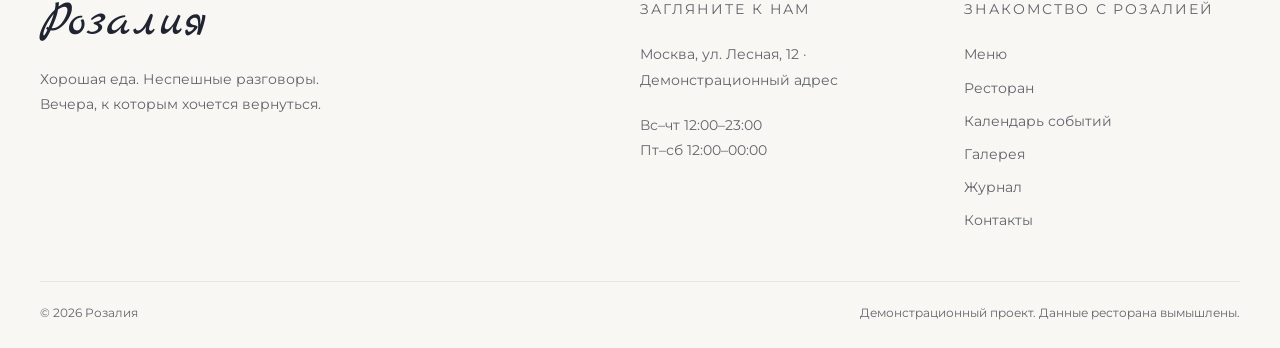
==== commit ee48fddc: "Заменить интерьеры главной и изображения напитков" ====
--- a/index.html
+++ b/index.html
@@ -11,7 +11,7 @@
   <meta property="og:title" content="Ресторан современной кухни — Розалия">
   <meta property="og:description" content="Розалия — демонстрационный ресторан современной кухни. Сезонное меню, камерные концерты и неспешные вечера.">
   <meta property="og:type" content="website">
-  <meta property="og:image" content="https://mansiks1.github.io/restaurant-site-demo/assets/img/interior.webp">
+  <meta property="og:image" content="https://mansiks1.github.io/restaurant-site-demo/assets/img/home-interior.webp">
   <meta name="twitter:card" content="summary_large_image">
   <meta name="theme-color" content="#FFFFFF">
   <link rel="icon" type="image/svg+xml" href="./assets/img/favicon.svg">
@@ -28,9 +28,9 @@
   <a class="skip-link" href="#main">Перейти к содержимому</a>
   <header class="site-header" data-site-header></header>
   <main id="main">
-<section class="hero container"><div class="hero-copy"><p class="eyebrow">Москва · ресторан современной кухни</p><h1 data-home-title>У каждого вечера <br>есть свой <em>вкус.</em></h1><p class="hero-description" data-home-description>Сезонные продукты, открытый огонь и радость быть вместе. Приходите за вкусом. Оставайтесь ради атмосферы.</p><div class="hero-actions"><a class="button" href="menu/">Открыть меню <span aria-hidden="true">↗</span></a><a class="button button-ghost" href="contacts/#booking">Забронировать стол</a><a class="button button-ghost private-event-button" href="contacts/#booking">Частные мероприятия</a></div><div class="hero-bottom">Место для ваших маленьких традиций</div></div><figure class="image-frame hero-image"><img src="assets/img/hero.webp" alt="Фото: вечерний зал ресторана, заглушка" width="1200" height="1500" loading="lazy" decoding="async"><figcaption class="image-label">Фото: вечерний зал · заглушка</figcaption><div class="hero-stamp" aria-hidden="true">сезонность<br>и простые<br>радости</div></figure></section>
+<section class="hero container"><div class="hero-copy"><p class="eyebrow">Москва · ресторан современной кухни</p><h1 data-home-title>У каждого вечера <br>есть свой <em>вкус.</em></h1><p class="hero-description" data-home-description>Сезонные продукты, открытый огонь и радость быть вместе. Приходите за вкусом. Оставайтесь ради атмосферы.</p><div class="hero-actions"><a class="button" href="menu/">Открыть меню <span aria-hidden="true">↗</span></a><a class="button button-ghost" href="contacts/#booking">Забронировать стол</a><a class="button button-ghost private-event-button" href="contacts/#booking">Частные мероприятия</a></div><div class="hero-bottom">Место для ваших маленьких традиций</div></div><figure class="image-frame hero-image"><img src="assets/img/home-hero.webp" alt="Визуализация интерьера: стол у окна в вечернем зале (ИИ)" width="1122" height="1402" loading="lazy" decoding="async"><figcaption class="image-label">Визуализация интерьера · ИИ</figcaption><div class="hero-stamp" aria-hidden="true">сезонность<br>и простые<br>радости</div></figure></section>
 <div class="marquee"><span>Сезонное меню</span><span>Живой звук</span><span>Длинные разговоры</span><span>Тёплые встречи</span></div>
-<section class="section container story-grid"><figure class="image-frame story-image"><img src="assets/img/interior.webp" alt="Фото: стол у окна, заглушка" width="1200" height="960" loading="lazy" decoding="async"><figcaption class="image-label">Фото: стол у окна · заглушка</figcaption></figure><div class="story-copy"><p class="eyebrow">01 / О нашем месте</p><h2 data-home-story-title>Чуть ближе<br>к простым <em>радостям.</em></h2><div data-home-story><p>Мы придумали Розалию как место, куда можно прийти без повода. На обед после долгой прогулки, на свидание или на ужин, который незаметно превращается в целый вечер.</p><p>В центре нашей кухни — сезон. Мы бережно соединяем знакомые продукты с новыми вкусами, оставляя главное: удовольствие от хорошей еды.</p></div><a class="text-link" href="about/">Наша история <span aria-hidden="true">↗</span></a></div></section>
+<section class="section container story-grid"><figure class="image-frame story-image"><img src="assets/img/home-interior.webp" alt="Визуализация интерьера: светлый зал с оливковым диваном (ИИ)" width="1200" height="960" loading="lazy" decoding="async"><figcaption class="image-label">Визуализация интерьера · ИИ</figcaption></figure><div class="story-copy"><p class="eyebrow">01 / О нашем месте</p><h2 data-home-story-title>Чуть ближе<br>к простым <em>радостям.</em></h2><div data-home-story><p>Мы придумали Розалию как место, куда можно прийти без повода. На обед после долгой прогулки, на свидание или на ужин, который незаметно превращается в целый вечер.</p><p>В центре нашей кухни — сезон. Мы бережно соединяем знакомые продукты с новыми вкусами, оставляя главное: удовольствие от хорошей еды.</p></div><a class="text-link" href="about/">Наша история <span aria-hidden="true">↗</span></a></div></section>
 <section class="section section-tinted"><div class="container"><div class="section-top"><div><p class="eyebrow">02 / На вкус — осень</p><h2>Знакомое.<br><em>По-новому.</em></h2></div><a class="text-link" href="menu/">Всё меню <span aria-hidden="true">↗</span></a></div><div class="card-grid" data-home-dishes><p class="muted">Загружаем сезонное меню…</p></div></div></section>
 <section class="section container home-events"><div class="home-events-copy"><p class="eyebrow">03 / Повод встретиться</p><h2>Больше,<br>чем <em>ужин.</em></h2><p>Джаз по вечерам, разговоры о еде и ужины с особым настроением. Выберите свой повод заглянуть к нам.</p><a class="text-link" href="events/">Вся афиша <span aria-hidden="true">↗</span></a></div><div data-home-events><p class="muted">Загружаем афишу…</p></div></section>
 <section class="container"><div class="reservation-band"><div><p class="eyebrow">Будем рады встрече</p><h2>Ваш стол уже ждёт.</h2><p>Тихий уголок для двоих или большой стол для своих — расскажите, какой вечер вы задумали.</p></div><a class="button" href="contacts/#booking">Забронировать стол <span aria-hidden="true">↗</span></a></div></section></main>
--- a/assets/css/variables.css
+++ b/assets/css/variables.css
@@ -9,7 +9,7 @@
   --text-xs: .75rem; --text-sm: .875rem; --text-base: .9375rem;
   --text-lg: 1.125rem; --text-xl: 1.375rem; --text-2xl: 1.5rem;
   --text-title: clamp(2.6rem, 5vw, 4rem); --text-heading: clamp(2rem, 3.4vw, 2.8rem);
-  --text-tiny: .6875rem; --text-brand-caption: .5rem; --text-brand-caption-mobile: .43rem;
+  --text-tiny: .6875rem;
   --text-calendar-dot: 5px; --text-input-mobile: 16px;
   --text-brand: 66px; --text-brand-mobile: 60px; --text-dish: 1.125rem;
   --text-stat: 2.5rem; --text-price: 1.6rem; --text-contact: 1.5rem; --text-contact-mobile: 1.3rem;
@@ -19,12 +19,13 @@
   --text-heading-mobile: clamp(1.8rem, 6.5vw, 2.5rem); --text-category: clamp(1.5rem, 3vw, 2rem);
   --text-prose-heading: clamp(1.5rem,3vw,2rem); --text-category-nav: .6875rem;
   --text-nav: 14px; --text-header-contact: 16px; --text-page-hero: 60px; --text-breadcrumb: 14px;
-  --text-page-tablet: 40px; --text-drawer-logo: 54px; --text-footer-logo: 50px; --text-photo-label: 10px;
+  --text-page-tablet: 40px; --text-footer-logo: 50px; --text-photo-label: 10px;
   --hero-height: 380px; --hero-height-mobile: 260px; --calendar-cell: 40px; --dish-thumb: 126px;
   --s-1: .25rem; --s-2: .5rem; --s-3: .75rem; --s-4: 1rem; --s-5: 1.25rem;
   --s-6: 1.5rem; --s-7: 2rem; --s-8: 2.5rem; --s-9: 3rem; --s-10: 4rem;
   --s-11: 5rem; --s-12: 6rem; --s-13: 8rem;
-  --container: 1200px; --gutter: 32px; --header-height: 208px; --header-mobile: 84px;
+  --container: 1200px; --gutter: 32px; --header-height: 208px; --header-mobile: 148px;
+  --header-logo-mobile: 84px; --header-nav-mobile: 64px;
   --radius: 2px; --radius-pill: 100px; --radius-round: 50%;
   --shadow: 0 14px 48px #1F243015; --focus: 0 0 0 3px #806034;
   --transition: 180ms ease; --border: 1px solid var(--color-line);
--- a/assets/css/base.css
+++ b/assets/css/base.css
@@ -1,7 +1,6 @@
 *, *::before, *::after { box-sizing: border-box; }
 html { scroll-behavior: smooth; scroll-padding-top: calc(var(--header-height) + var(--s-6)); }
 body { margin: 0; background: var(--color-bg); color: var(--color-text); font: 400 var(--text-base)/1.8 var(--font-body); -webkit-font-smoothing: antialiased; }
-body.nav-open { overflow: hidden; }
 img, svg { display: block; max-width: 100%; }
 img { height: auto; object-fit: cover; }
 a { color: inherit; text-decoration: none; text-underline-offset: var(--s-1); }
--- a/assets/css/components.css
+++ b/assets/css/components.css
@@ -10,34 +10,24 @@
 .header-address-copy span { display: block; }
 .contact-icon { border: 1px solid var(--color-accent); width: 54px; height: 54px; border-radius: var(--radius-round); display: grid; place-items: center; flex-shrink: 0; color: var(--color-accent-text); }
 .contact-icon svg { width: 26px; height: 26px; }
-.header-nav-row { height: 82px; display: grid; grid-template-columns: 44px minmax(0,1fr) 44px; gap: var(--s-5); align-items: center; }
+.header-nav-row { height: 82px; display: flex; justify-content: center; align-items: center; }
 .primary-nav { display: flex; justify-content: center; align-items: stretch; gap: var(--s-8); height: 100%; }
 .nav-link { display: inline-flex; align-items: center; justify-content: center; position: relative; padding-block: var(--s-4); text-align: center; font-size: var(--text-nav); font-weight: 300; letter-spacing: .15em; line-height: 1.6; color: var(--color-muted); }
 .nav-link:hover { color: var(--color-accent-text); }
 .nav-link[aria-current="page"]::after { content: ''; position: absolute; bottom: var(--s-2); height: 3px; left: 0; right: .15em; background: var(--color-accent); }
-.drawer-toggle { display: flex; align-items: flex-start; justify-content: center; flex-direction: column; gap: 6px; width: 44px; height: 44px; border: none; padding: var(--s-2); background: none; color: var(--color-text); }
-.drawer-toggle span { height: 1px; width: 25px; background: currentColor; }
-.drawer-toggle span:nth-child(2) { width: 18px; }
-.drawer-toggle span:nth-child(3) { width: 22px; }
-.drawer-scrim { position: fixed; inset: 0; background: var(--hero-overlay); z-index: 80; }
-.site-drawer { position: fixed; inset: 0 auto 0 0; width: min(380px, calc(100% - 36px)); overflow-y: auto; padding: var(--s-7); background: var(--color-bg); box-shadow: var(--shadow); z-index: 81; }
-.site-drawer.is-open { animation: drawer-enter 220ms ease both; }
-@keyframes drawer-enter { from { transform: translateX(-100%); } to { transform: none; } }
-.drawer-close { display: grid; place-items: center; margin-left: auto; height: 44px; width: 44px; border: var(--border); background: none; color: var(--color-text); font-size: var(--text-xl); }
-.site-drawer .brand { margin-block: var(--s-4) var(--s-7); }
-.site-drawer .brand-name { font-size: var(--text-drawer-logo); }
-.drawer-nav { display: grid; gap: var(--s-2); }
-.drawer-nav a { padding-block: var(--s-4); border-bottom: var(--border); color: var(--color-muted); font-size: var(--text-sm); letter-spacing: .1em; text-transform: uppercase; }
-.drawer-nav a:hover, .drawer-nav a[aria-current="page"] { color: var(--color-accent-text); }
-.drawer-contact { margin-top: var(--s-8); font-size: var(--text-sm); display: grid; gap: var(--s-3); }
-.drawer-contact [data-contact-value="address"] { white-space: pre-line; }
 @media (max-width:1023px) {
   :root { --header-height: var(--header-mobile); }
-  .header-top { display: flex; justify-content: center; height: var(--header-mobile); min-height: 0; }
+  .header-top { display: flex; justify-content: center; height: var(--header-logo-mobile); min-height: 0; }
   .header-top .brand-name { font-size: var(--text-brand-mobile); }
-  .header-contact, .header-address, .primary-nav { display: none; }
-  .header-nav-row { height: 0; display: block; }
-  .drawer-toggle { position: absolute; top: 20px; left: var(--gutter); }
+  .header-contact, .header-address { display: none; }
+  .header-nav-row { height: var(--header-nav-mobile); }
+  .primary-nav { width: 100%; gap: var(--s-6); }
+}
+@media (max-width:767px) {
+  :root { --header-mobile: 180px; --header-nav-mobile: 96px; }
+  .primary-nav { display: grid; grid-template-columns: repeat(2,minmax(0,1fr)); gap: 0 var(--s-3); padding-block: var(--s-1); }
+  .nav-link { min-height: 44px; padding: var(--s-2) var(--s-1); font-size: var(--text-xs); font-weight: 400; letter-spacing: .08em; line-height: 1.4; }
+  .nav-link[aria-current="page"]::after { bottom: 0; left: var(--s-4); right: var(--s-4); }
 }
 .button { display: inline-flex; align-items: center; justify-content: center; gap: var(--s-7); min-height: 50px; padding: var(--s-3) var(--s-6); border: 1px solid var(--color-accent); background: var(--color-accent); color: var(--color-ink); font-size: var(--text-sm); font-weight: 600; border-radius: var(--radius); transition: background var(--transition), border-color var(--transition); }
 .button:hover { background: var(--color-accent-hover); border-color: var(--color-accent-hover); }
--- a/assets/css/pages.css
+++ b/assets/css/pages.css
@@ -134,12 +134,6 @@
 
 @media (max-width: 1100px) {
   :root { --gutter: 24px; }
-  .desktop-nav { display: none; }
-  .desktop-nav.is-open { display: flex; position: fixed; top: var(--header-height); left: var(--gutter); right: var(--gutter); flex-direction: column; align-items: stretch; gap: var(--s-1); background: var(--color-surface); border: var(--border); padding: var(--s-5); max-height: calc(100dvh - var(--header-height) - var(--s-5)); overflow-y: auto; box-shadow: var(--shadow); }
-  .desktop-nav .nav-link { padding: var(--s-3) var(--s-4); font-size: var(--text-base); }
-  .desktop-nav .header-book { margin-top: var(--s-4); }
-  .menu-toggle { display: flex; margin-left: auto; }
-  .nav-scrim:not([hidden]) { display: block; }
   .hero { min-height: 550px; }
   .hero-image { min-height: 530px; }
   .hero h1 { font-size: var(--text-hero-tablet); }
@@ -163,8 +157,6 @@
   h1 { font-size: var(--text-page-mobile); }
   h2 { font-size: var(--text-heading-mobile); }
   .brand-name { font-size: var(--text-brand-mobile); }
-  .brand-mark { width: 28px; height: 36px; }
-  .brand-caption { font-size: var(--text-brand-caption-mobile); }
   .hero { grid-template-columns: 1fr; padding-top: var(--s-4); gap: var(--s-7); }
   .hero-copy { padding-block: var(--s-6) 0; }
   .hero h1 { font-size: var(--text-hero-mobile); }
@@ -263,7 +255,7 @@
 .page-hero::after { content: ''; position: absolute; inset: 0; background: var(--hero-overlay); z-index: -1; }
 .page-hero-inner { display: grid; justify-items: center; gap: var(--s-6); padding-block: var(--s-6); }
 .page-hero-title { display: flex; align-items: center; justify-content: center; gap: var(--s-6); width: 100%; min-width: 0; }
-.page-hero h1 { color: var(--color-white); text-align: center; text-transform: uppercase; font-size: var(--text-page-hero); font-weight: 600; line-height: 1.2; letter-spacing: .035em; min-width: 0; max-width: 1040px; overflow-wrap: anywhere; }
+.page-hero h1, .page-hero-label { color: var(--color-white); text-align: center; text-transform: uppercase; font-size: var(--text-page-hero); font-weight: 600; line-height: 1.2; letter-spacing: .035em; min-width: 0; max-width: 1040px; overflow-wrap: anywhere; }
 .hero-cross { width: 42px; height: 42px; flex-shrink: 0; color: var(--color-accent); }
 .page-hero .breadcrumbs { color: var(--color-white); justify-content: center; gap: var(--s-3); margin: 0; font-size: var(--text-breadcrumb); letter-spacing: .1em; text-transform: uppercase; text-align: center; line-height: 1.6; }
 .page-hero .breadcrumbs a:hover { color: var(--color-white); text-decoration: underline; }
@@ -272,6 +264,7 @@
 .page-description .eyebrow { margin-bottom: var(--s-3); }
 .page-description .page-intro { margin-top: 0; max-width: 760px; }
 .page-description h2 { font-size: var(--text-xl); margin-bottom: var(--s-4); }
+.page-description .detail-heading { font-size: var(--text-heading); margin-bottom: var(--s-6); }
 .category-heading { border-bottom-color: var(--color-accent); }
 .dish-card { background: var(--color-bg); }
 .dish-title h3 { font-weight: 500; line-height: 1.45; max-width: 100%; overflow-wrap: anywhere; }
@@ -285,14 +278,14 @@
 .article-content { max-width: 1000px; }
 .site-footer .brand-name { font-size: var(--text-footer-logo); }
 .footer-grid .brand { justify-content: flex-start; }
-@media (max-width:1023px) { .page-heading.page-hero { height: var(--hero-height-mobile); } .page-hero h1 { font-size: var(--text-page-tablet); } }
+@media (max-width:1023px) { .page-heading.page-hero { height: var(--hero-height-mobile); } .page-hero h1, .page-hero-label { font-size: var(--text-page-tablet); } }
 @media (max-width:767px) {
   .page-heading.page-hero { height: var(--hero-height-mobile); }
-  .page-hero h1 { font-size: var(--text-page-mobile); }
-  .page-hero-title { gap: var(--s-3); }
-  .hero-cross { width: 22px; height: 30px; }
+  .page-hero h1, .page-hero-label { font-size: var(--text-page-mobile); letter-spacing: 0; }
+  .page-hero-title { gap: var(--s-2); }
+  .hero-cross { width: 18px; height: 26px; }
   .page-hero-inner { gap: var(--s-4); padding-block: var(--s-5); }
-  .page-hero .breadcrumbs { font-size: var(--text-xs); gap: var(--s-2); }
+  .page-hero .breadcrumbs { gap: var(--s-2); }
   .hero-photo-label { font-size: var(--text-photo-label); bottom: var(--s-2); }
   .page-description { padding-block: var(--s-6); }
   .hero-actions .button { flex: 1 1 40%; }
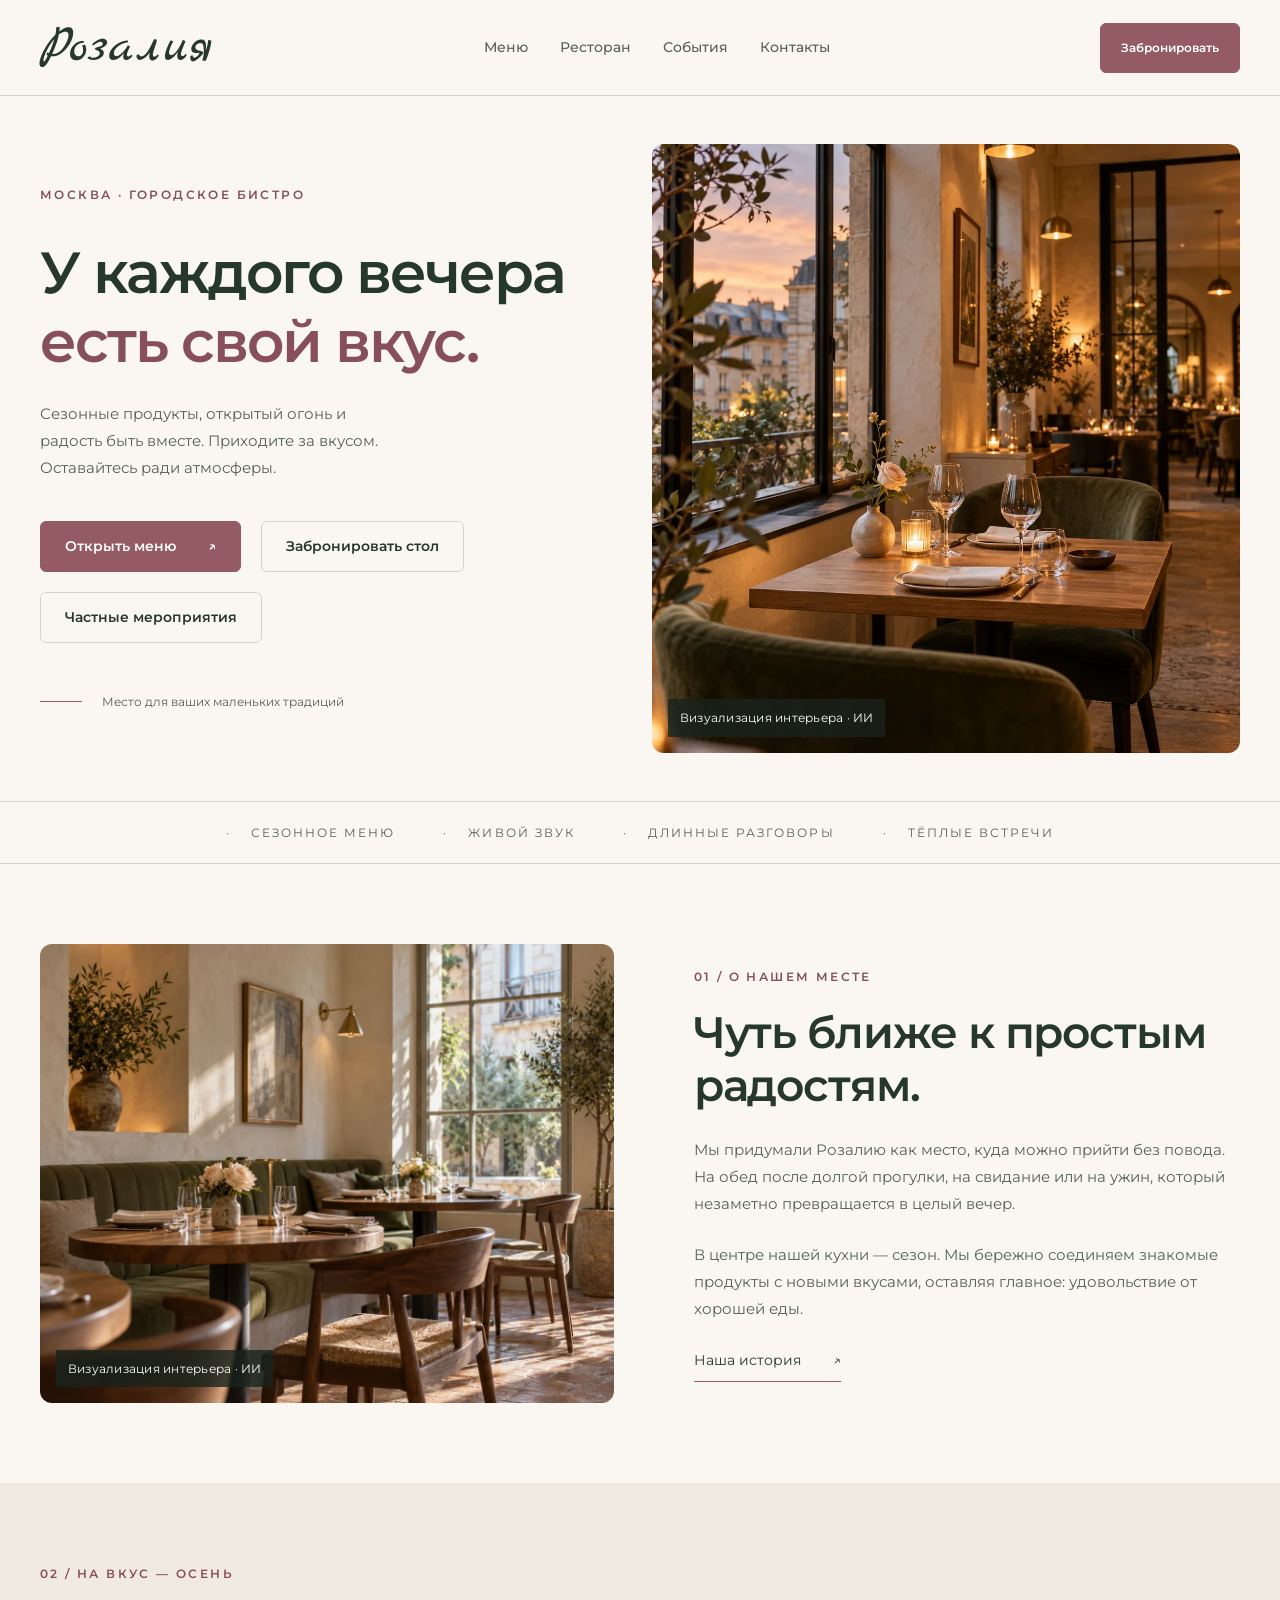
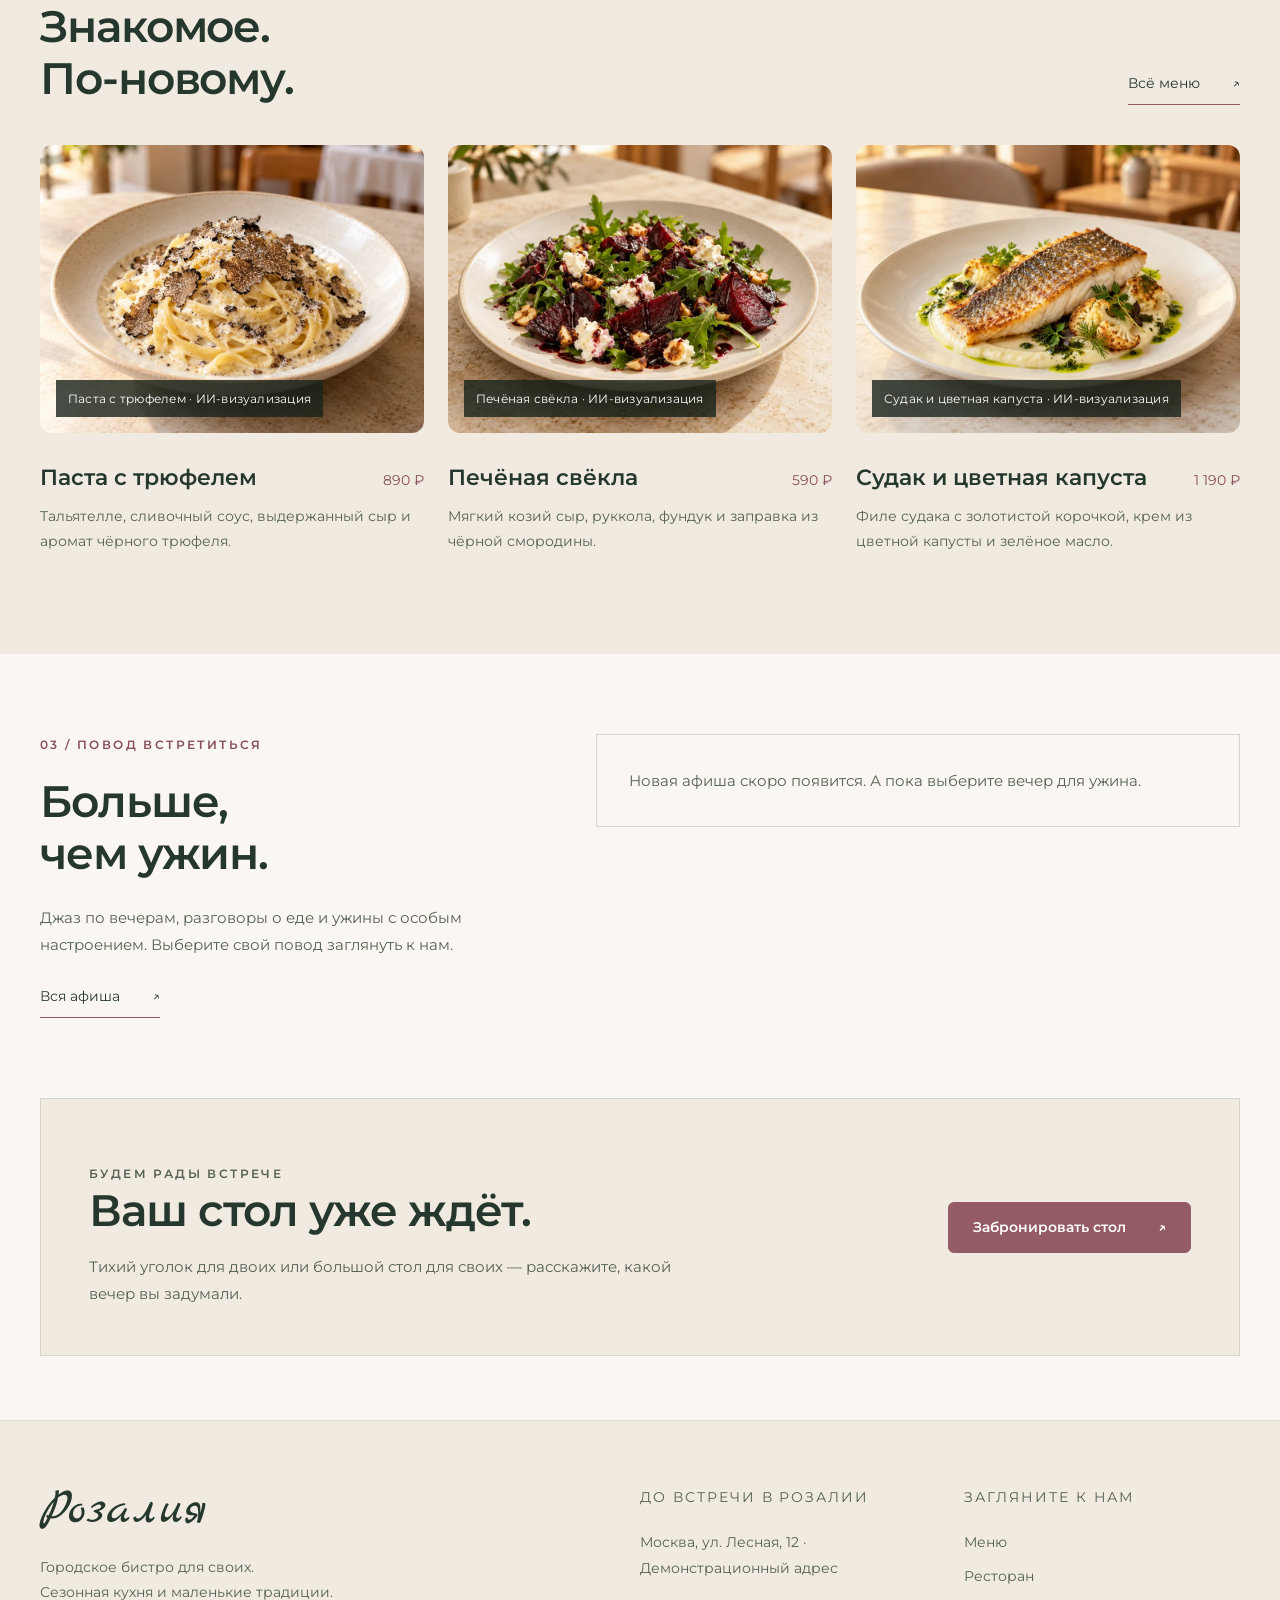
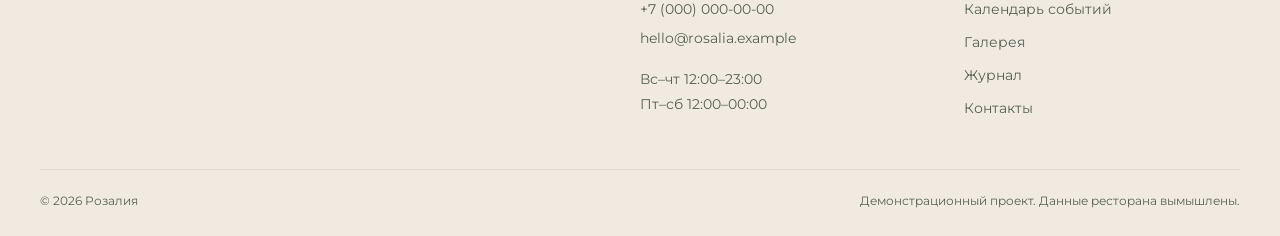
==== commit 4b8fa3fd: "Обновить палитру, компактную шапку и светлые вступления страниц" ====
--- a/index.html
+++ b/index.html
@@ -13,7 +13,7 @@
   <meta property="og:type" content="website">
   <meta property="og:image" content="https://mansiks1.github.io/restaurant-site-demo/assets/img/home-interior.webp">
   <meta name="twitter:card" content="summary_large_image">
-  <meta name="theme-color" content="#FFFFFF">
+  <meta name="theme-color" content="#FAF7F2">
   <link rel="icon" type="image/svg+xml" href="./assets/img/favicon.svg">
   <link rel="preconnect" href="https://fonts.googleapis.com">
   <link rel="preconnect" href="https://fonts.gstatic.com" crossorigin>
@@ -28,7 +28,7 @@
   <a class="skip-link" href="#main">Перейти к содержимому</a>
   <header class="site-header" data-site-header></header>
   <main id="main">
-<section class="hero container"><div class="hero-copy"><p class="eyebrow">Москва · ресторан современной кухни</p><h1 data-home-title>У каждого вечера <br>есть свой <em>вкус.</em></h1><p class="hero-description" data-home-description>Сезонные продукты, открытый огонь и радость быть вместе. Приходите за вкусом. Оставайтесь ради атмосферы.</p><div class="hero-actions"><a class="button" href="menu/">Открыть меню <span aria-hidden="true">↗</span></a><a class="button button-ghost" href="contacts/#booking">Забронировать стол</a><a class="button button-ghost private-event-button" href="contacts/#booking">Частные мероприятия</a></div><div class="hero-bottom">Место для ваших маленьких традиций</div></div><figure class="image-frame hero-image"><img src="assets/img/home-hero.webp" alt="Визуализация интерьера: стол у окна в вечернем зале (ИИ)" width="1122" height="1402" loading="lazy" decoding="async"><figcaption class="image-label">Визуализация интерьера · ИИ</figcaption><div class="hero-stamp" aria-hidden="true">сезонность<br>и простые<br>радости</div></figure></section>
+<section class="hero container"><div class="hero-copy"><p class="eyebrow">Москва · городское бистро</p><h1 data-home-title>У каждого вечера <br>есть свой <em>вкус.</em></h1><p class="hero-description" data-home-description>Сезонные продукты, открытый огонь и радость быть вместе. Приходите за вкусом. Оставайтесь ради атмосферы.</p><div class="hero-actions"><a class="button" href="menu/">Открыть меню <span aria-hidden="true">↗</span></a><a class="button button-ghost" href="contacts/#booking">Забронировать стол</a><a class="button button-ghost private-event-button" href="contacts/#booking">Частные мероприятия</a></div><div class="hero-bottom">Место для ваших маленьких традиций</div></div><figure class="image-frame hero-image"><img src="assets/img/home-hero.webp" alt="Визуализация интерьера: стол у окна в вечернем зале (ИИ)" width="1122" height="1402" loading="lazy" decoding="async"><figcaption class="image-label">Визуализация интерьера · ИИ</figcaption></figure></section>
 <div class="marquee"><span>Сезонное меню</span><span>Живой звук</span><span>Длинные разговоры</span><span>Тёплые встречи</span></div>
 <section class="section container story-grid"><figure class="image-frame story-image"><img src="assets/img/home-interior.webp" alt="Визуализация интерьера: светлый зал с оливковым диваном (ИИ)" width="1200" height="960" loading="lazy" decoding="async"><figcaption class="image-label">Визуализация интерьера · ИИ</figcaption></figure><div class="story-copy"><p class="eyebrow">01 / О нашем месте</p><h2 data-home-story-title>Чуть ближе<br>к простым <em>радостям.</em></h2><div data-home-story><p>Мы придумали Розалию как место, куда можно прийти без повода. На обед после долгой прогулки, на свидание или на ужин, который незаметно превращается в целый вечер.</p><p>В центре нашей кухни — сезон. Мы бережно соединяем знакомые продукты с новыми вкусами, оставляя главное: удовольствие от хорошей еды.</p></div><a class="text-link" href="about/">Наша история <span aria-hidden="true">↗</span></a></div></section>
 <section class="section section-tinted"><div class="container"><div class="section-top"><div><p class="eyebrow">02 / На вкус — осень</p><h2>Знакомое.<br><em>По-новому.</em></h2></div><a class="text-link" href="menu/">Всё меню <span aria-hidden="true">↗</span></a></div><div class="card-grid" data-home-dishes><p class="muted">Загружаем сезонное меню…</p></div></div></section>
--- a/assets/css/variables.css
+++ b/assets/css/variables.css
@@ -1,33 +1,33 @@
 :root {
   color-scheme: light;
-  --color-bg: #FFFFFF; --color-surface: #F8F7F4; --color-raised: #F1EEE8;
-  --color-text: #1F2430; --color-muted: #62646B; --color-accent: #C9A66B;
-  --color-accent-text: #806034; --color-accent-hover: #DFC393; --color-line: #E5E5E5; --color-soft-line: #E5E5E5;
-  --color-light: #F8F7F4; --color-ink: #1F2430; --color-danger: #A3322B; --color-white: #FFFFFF;
-  --color-overlay: rgba(0,0,0,.7); --hero-overlay: rgba(0,0,0,.45); --color-transparent: transparent;
+  --color-bg: #FAF7F2; --color-surface: #F0EAE1; --color-raised: #E7DDD3;
+  --color-text: #26382E; --color-muted: #566154; --color-accent: #945B64;
+  --color-accent-text: #874F59; --color-accent-hover: #7D4650; --color-line: #D6D5CB; --color-soft-line: #E2DDD4;
+  --color-light: #FAF7F2; --color-ink: #26382E; --color-danger: #A3322B; --color-white: #FFFFFF;
+  --color-on-accent: #FFFFFF; --color-overlay: rgba(25,35,28,.8); --color-transparent: transparent;
   --font-body: 'Montserrat', sans-serif; --font-display: 'Montserrat', sans-serif; --font-logo: 'Marck Script', cursive;
   --text-xs: .75rem; --text-sm: .875rem; --text-base: .9375rem;
   --text-lg: 1.125rem; --text-xl: 1.375rem; --text-2xl: 1.5rem;
   --text-title: clamp(2.6rem, 5vw, 4rem); --text-heading: clamp(2rem, 3.4vw, 2.8rem);
   --text-tiny: .6875rem;
   --text-calendar-dot: 5px; --text-input-mobile: 16px;
-  --text-brand: 66px; --text-brand-mobile: 60px; --text-dish: 1.125rem;
+  --text-brand: 52px; --text-brand-mobile: 46px; --text-dish: 1.125rem;
   --text-stat: 2.5rem; --text-price: 1.6rem; --text-contact: 1.5rem; --text-contact-mobile: 1.3rem;
   --text-map: 3rem; --text-reserve-mobile: 2rem; --text-category-mobile: 1.5rem;
   --text-hero: clamp(2.8rem, 4.5vw, 4.2rem); --text-hero-tablet: clamp(2.6rem,4.5vw,3.8rem);
   --text-hero-mobile: clamp(2.5rem, 9vw, 3.6rem); --text-page-mobile: 36px;
   --text-heading-mobile: clamp(1.8rem, 6.5vw, 2.5rem); --text-category: clamp(1.5rem, 3vw, 2rem);
   --text-prose-heading: clamp(1.5rem,3vw,2rem); --text-category-nav: .6875rem;
-  --text-nav: 14px; --text-header-contact: 16px; --text-page-hero: 60px; --text-breadcrumb: 14px;
+  --text-nav: 14px; --text-page-hero: clamp(2.6rem,4.3vw,3.6rem); --text-breadcrumb: 12px;
   --text-page-tablet: 40px; --text-footer-logo: 50px; --text-photo-label: 10px;
-  --hero-height: 380px; --hero-height-mobile: 260px; --calendar-cell: 40px; --dish-thumb: 126px;
+  --hero-height: 380px; --hero-height-mobile: 240px; --calendar-cell: 40px;
   --s-1: .25rem; --s-2: .5rem; --s-3: .75rem; --s-4: 1rem; --s-5: 1.25rem;
   --s-6: 1.5rem; --s-7: 2rem; --s-8: 2.5rem; --s-9: 3rem; --s-10: 4rem;
   --s-11: 5rem; --s-12: 6rem; --s-13: 8rem;
-  --container: 1200px; --gutter: 32px; --header-height: 208px; --header-mobile: 148px;
-  --header-logo-mobile: 84px; --header-nav-mobile: 64px;
-  --radius: 2px; --radius-pill: 100px; --radius-round: 50%;
-  --shadow: 0 14px 48px #1F243015; --focus: 0 0 0 3px #806034;
+  --container: 1200px; --gutter: 32px; --header-height: 96px; --header-mobile: 128px;
+  --header-logo-mobile: 76px; --header-nav-mobile: 52px;
+  --radius: 6px; --radius-image: 12px; --radius-pill: 100px; --radius-round: 50%;
+  --shadow: 0 14px 48px #26382E12; --focus: 0 0 0 3px #874F59;
   --transition: 180ms ease; --border: 1px solid var(--color-line);
   --reveal-distance: 18px; --reveal-duration: 450ms;
 }
--- a/assets/css/base.css
+++ b/assets/css/base.css
@@ -12,7 +12,7 @@
 input { max-width: 100%; }
 button { color: inherit; }
 button:focus-visible, a:focus-visible, input:focus-visible { outline: 2px solid var(--color-accent); outline-offset: 5px; }
-::selection { color: var(--color-ink); background: var(--color-accent); }
+::selection { color: var(--color-on-accent); background: var(--color-accent); }
 h1, h2, h3, h4, p, figure { margin: 0; }
 h1, h2, h3, h4 { font-family: var(--font-display); font-weight: 600; line-height: 1.2; }
 h1 { font-size: var(--text-title); letter-spacing: -.035em; }
@@ -27,7 +27,7 @@
 .eyebrow { color: var(--color-accent-text); font-size: var(--text-xs); font-weight: 600; letter-spacing: .2em; text-transform: uppercase; }
 .muted { color: var(--color-muted); }
 .sr-only { position: absolute; width: 1px; height: 1px; padding: 0; margin: -1px; overflow: hidden; clip: rect(0,0,0,0); white-space: nowrap; border: 0; }
-.skip-link { position: fixed; top: var(--s-4); left: var(--s-4); padding: var(--s-3) var(--s-5); z-index: 100; background: var(--color-accent); color: var(--color-ink); transform: translateY(-200%); }
+.skip-link { position: fixed; top: var(--s-4); left: var(--s-4); padding: var(--s-3) var(--s-5); z-index: 100; background: var(--color-accent); color: var(--color-on-accent); transform: translateY(-200%); }
 .skip-link:focus { transform: none; }
 .notice, .empty-state { border: var(--border); padding: var(--s-7); color: var(--color-muted); }
 .error-state { color: var(--color-danger); }
--- a/assets/css/components.css
+++ b/assets/css/components.css
@@ -1,35 +1,25 @@
-.site-header { position: sticky; top: 0; z-index: 30; height: var(--header-height); background: var(--color-bg); }
-.header-top { min-height: 126px; display: grid; grid-template-columns: minmax(0,1fr) auto minmax(0,1fr); gap: var(--s-7); align-items: center; border-bottom: var(--border); }
+.site-header { position: sticky; top: 0; z-index: 30; height: var(--header-height); background: var(--color-bg); border-bottom: var(--border); }
+.header-inner { display: grid; grid-template-columns: auto minmax(0,1fr) auto; align-items: center; gap: var(--s-8); height: 100%; }
 .brand { display: inline-flex; align-items: center; justify-content: center; flex-shrink: 0; }
-.brand-name { display: block; font: 400 var(--text-brand)/1 var(--font-logo); letter-spacing: 0; color: var(--color-text); white-space: nowrap; }
-.header-contact, .header-address { display: flex; align-items: center; gap: var(--s-4); min-width: 0; }
-.header-address { justify-content: flex-end; text-align: right; }
-.header-contact-copy { display: grid; font-size: var(--text-header-contact); line-height: 1.75; }
-.header-contact-copy a:hover { color: var(--color-accent-text); }
-.header-address-copy { font-size: var(--text-header-contact); line-height: 1.65; }
-.header-address-copy span { display: block; }
-.contact-icon { border: 1px solid var(--color-accent); width: 54px; height: 54px; border-radius: var(--radius-round); display: grid; place-items: center; flex-shrink: 0; color: var(--color-accent-text); }
-.contact-icon svg { width: 26px; height: 26px; }
-.header-nav-row { height: 82px; display: flex; justify-content: center; align-items: center; }
-.primary-nav { display: flex; justify-content: center; align-items: stretch; gap: var(--s-8); height: 100%; }
-.nav-link { display: inline-flex; align-items: center; justify-content: center; position: relative; padding-block: var(--s-4); text-align: center; font-size: var(--text-nav); font-weight: 300; letter-spacing: .15em; line-height: 1.6; color: var(--color-muted); }
+.brand-name { display: block; font: 400 var(--text-brand)/1 var(--font-logo); color: var(--color-text); white-space: nowrap; }
+.primary-nav { display: flex; justify-content: center; align-items: stretch; gap: var(--s-7); height: 100%; min-width: 0; }
+.nav-link { display: inline-flex; align-items: center; justify-content: center; position: relative; min-height: 44px; padding-block: var(--s-4); font-size: var(--text-nav); font-weight: 500; line-height: 1.4; color: var(--color-muted); }
 .nav-link:hover { color: var(--color-accent-text); }
-.nav-link[aria-current="page"]::after { content: ''; position: absolute; bottom: var(--s-2); height: 3px; left: 0; right: .15em; background: var(--color-accent); }
+.nav-link[aria-current="page"]::after { content: ''; position: absolute; bottom: 22px; height: 2px; left: 0; right: 0; background: var(--color-accent); }
+.site-header .header-book { font-size: var(--text-xs); padding-inline: var(--s-5); }
+.footer-contact-copy { display: grid; gap: var(--s-1); margin-block: var(--s-4); font-size: var(--text-sm); color: var(--color-muted); }
+.footer-contact-copy a:hover { color: var(--color-accent-text); }
 @media (max-width:1023px) {
   :root { --header-height: var(--header-mobile); }
-  .header-top { display: flex; justify-content: center; height: var(--header-logo-mobile); min-height: 0; }
-  .header-top .brand-name { font-size: var(--text-brand-mobile); }
-  .header-contact, .header-address { display: none; }
-  .header-nav-row { height: var(--header-nav-mobile); }
-  .primary-nav { width: 100%; gap: var(--s-6); }
+  .header-inner { grid-template-columns: minmax(0,1fr) auto; grid-template-rows: var(--header-logo-mobile) var(--header-nav-mobile); gap: 0 var(--s-4); }
+  .header-inner .brand { justify-self: start; }
+  .header-inner .brand-name { font-size: var(--text-brand-mobile); }
+  .header-book { grid-column: 2; grid-row: 1; min-height: 44px; }
+  .primary-nav { grid-column: 1/-1; grid-row: 2; display: grid; grid-template-columns: repeat(4,minmax(0,1fr)); gap: var(--s-2); width: 100%; }
+  .nav-link { font-size: var(--text-xs); padding: var(--s-2) 0; }
+  .nav-link[aria-current="page"]::after { bottom: 4px; left: 24%; right: 24%; }
 }
-@media (max-width:767px) {
-  :root { --header-mobile: 180px; --header-nav-mobile: 96px; }
-  .primary-nav { display: grid; grid-template-columns: repeat(2,minmax(0,1fr)); gap: 0 var(--s-3); padding-block: var(--s-1); }
-  .nav-link { min-height: 44px; padding: var(--s-2) var(--s-1); font-size: var(--text-xs); font-weight: 400; letter-spacing: .08em; line-height: 1.4; }
-  .nav-link[aria-current="page"]::after { bottom: 0; left: var(--s-4); right: var(--s-4); }
-}
-.button { display: inline-flex; align-items: center; justify-content: center; gap: var(--s-7); min-height: 50px; padding: var(--s-3) var(--s-6); border: 1px solid var(--color-accent); background: var(--color-accent); color: var(--color-ink); font-size: var(--text-sm); font-weight: 600; border-radius: var(--radius); transition: background var(--transition), border-color var(--transition); }
+.button { display: inline-flex; align-items: center; justify-content: center; gap: var(--s-7); min-height: 50px; padding: var(--s-3) var(--s-6); border: 1px solid var(--color-accent); background: var(--color-accent); color: var(--color-on-accent); font-size: var(--text-sm); font-weight: 600; border-radius: var(--radius); transition: background var(--transition), border-color var(--transition); }
 .button:hover { background: var(--color-accent-hover); border-color: var(--color-accent-hover); }
 .button-ghost { background: var(--color-transparent); color: var(--color-text); border-color: var(--color-line); }
 .button-ghost:hover { background: var(--color-raised); border-color: var(--color-accent-text); }
@@ -62,7 +52,7 @@
 .filter-bar { display: flex; flex-wrap: wrap; gap: var(--s-3); margin-bottom: var(--s-8); }
 .filter-button { border: var(--border); padding: var(--s-3) var(--s-5); min-height: 44px; background: none; font-size: var(--text-sm); color: var(--color-muted); }
 .filter-button:hover { border-color: var(--color-accent-text); color: var(--color-text); }
-.filter-button[aria-pressed="true"] { color: var(--color-ink); background: var(--color-accent); border-color: var(--color-accent-text); }
+.filter-button[aria-pressed="true"] { color: var(--color-on-accent); background: var(--color-accent); border-color: var(--color-accent-text); }
 .reservation-band { display: grid; grid-template-columns: 1fr auto; align-items: center; gap: var(--s-7); padding: var(--s-9); border: var(--border); background: var(--color-surface); }
 .reservation-band p { color: var(--color-muted); margin-top: var(--s-4); max-width: 600px; }
 .site-footer { background: var(--color-surface); margin-top: var(--s-10); border-top: 1px solid var(--color-soft-line); padding-block: var(--s-10) var(--s-6); }
--- a/assets/css/pages.css
+++ b/assets/css/pages.css
@@ -5,13 +5,12 @@
 .hero h1 em { color: var(--color-accent-text); }
 .hero-description { color: var(--color-muted); max-width: 370px; margin-top: var(--s-6); }
 .hero-actions { display: flex; flex-wrap: wrap; gap: var(--s-5); margin-top: var(--s-8); align-items: center; }
-.hero-image { min-height: 580px; border-radius: 46% 46% var(--radius) var(--radius); }
+.hero-image { min-height: 580px; border-radius: var(--radius-image); }
 .hero-image img { width: 100%; height: 100%; position: absolute; inset: 0; }
-.hero-stamp { position: absolute; left: 50%; top: var(--s-7); width: 102px; height: 102px; border: 1px solid var(--color-accent); border-radius: var(--radius-round); color: var(--color-accent-text); display: flex; align-items: center; justify-content: center; text-align: center; line-height: 1.5; font-size: var(--text-xs); letter-spacing: .1em; transform: translateX(-50%) rotate(12deg); background: var(--color-bg); }
 .hero-bottom { margin-top: var(--s-9); display: flex; align-items: center; gap: var(--s-5); font-size: var(--text-xs); color: var(--color-muted); }
 .hero-bottom::before { content: ''; width: 42px; height: 1px; background: var(--color-accent); }
 .marquee { border-block: 1px solid var(--color-line); padding-block: var(--s-5); display: flex; justify-content: center; flex-wrap: wrap; gap: var(--s-5) var(--s-9); font-size: var(--text-xs); text-transform: uppercase; letter-spacing: .17em; color: var(--color-muted); }
-.marquee span::before { content: '✳'; color: var(--color-accent-text); margin-right: var(--s-5); }
+.marquee span::before { content: '·'; color: var(--color-accent-text); margin-right: var(--s-5); }
 .story-grid { display: grid; grid-template-columns: 1.05fr 1fr; align-items: center; gap: var(--s-11); }
 .story-image { aspect-ratio: 5/4; }
 .story-image img { height: 100%; }
@@ -76,7 +75,7 @@
 .calendar-day[aria-current="date"] { border-color: var(--color-accent-text); }
 .calendar-day span { font-size: var(--text-calendar-dot); line-height: 1; position: absolute; bottom: var(--s-1); }
 .calendar-day.has-events { color: var(--color-accent-text); font-weight: 700; background: var(--color-raised); }
-.calendar-day.is-selected { color: var(--color-ink); background: var(--color-accent); }
+.calendar-day.is-selected { color: var(--color-on-accent); background: var(--color-accent); }
 .calendar-legend { font-size: var(--text-xs); color: var(--color-muted); border-top: var(--border); margin-top: var(--s-6); padding-top: var(--s-5); }
 .calendar-legend span { color: var(--color-accent-text); margin-right: var(--s-2); }
 .calendar-help { font-size: var(--text-xs); color: var(--color-muted); }
@@ -140,7 +139,6 @@
   .story-grid, .home-events { gap: var(--s-9); }
   .hero-actions { gap: var(--s-4); }
   .hero-actions .button { min-width: 200px; }
-  .hero-stamp { width: 86px; height: 86px; font-size: var(--text-tiny); }
   .events-layout { grid-template-columns: minmax(0,1fr) 300px; gap: var(--s-6); }
   .events-grid { grid-template-columns: 1fr; }
   .dish-card { grid-template-columns: 100px 1fr; gap: var(--s-4); }
@@ -166,9 +164,8 @@
   .hero-actions { margin-top: var(--s-6); width: 100%; gap: var(--s-3); }
   .hero-actions .button { min-width: 0; padding-inline: var(--s-4); gap: var(--s-4); flex: 1; font-size: var(--text-xs); }
   .hero-bottom { margin-top: var(--s-6); }
-  .hero-image { min-height: 0; height: 390px; border-radius: 42% 42% var(--radius) var(--radius); }
+  .hero-image { min-height: 0; height: 390px; border-radius: var(--radius-image); }
   .hero-image img { object-position: center 58%; }
-  .hero-stamp { top: var(--s-7); }
   .marquee { padding: var(--s-4); gap: var(--s-3) var(--s-5); font-size: var(--text-tiny); }
   .marquee span::before { margin-right: var(--s-2); }
   .story-grid, .home-events { grid-template-columns: 1fr; gap: var(--s-7); }
@@ -249,46 +246,41 @@
 .reveal.is-visible { opacity: 1; transform: none; }
 @media (prefers-reduced-motion: reduce) { .reveal { opacity: 1; transform: none; transition: none; } }
 
-/* The full-width page banner is shared by the internal pages. */
-.page-heading.page-hero { position: relative; isolation: isolate; height: var(--hero-height); padding: 0; display: grid; place-items: center; background: var(--color-text); overflow: hidden; }
-.page-hero-image { position: absolute; inset: 0; width: 100%; height: 100%; object-fit: cover; object-position: center 52%; z-index: -2; }
-.page-hero::after { content: ''; position: absolute; inset: 0; background: var(--hero-overlay); z-index: -1; }
-.page-hero-inner { display: grid; justify-items: center; gap: var(--s-6); padding-block: var(--s-6); }
-.page-hero-title { display: flex; align-items: center; justify-content: center; gap: var(--s-6); width: 100%; min-width: 0; }
-.page-hero h1, .page-hero-label { color: var(--color-white); text-align: center; text-transform: uppercase; font-size: var(--text-page-hero); font-weight: 600; line-height: 1.2; letter-spacing: .035em; min-width: 0; max-width: 1040px; overflow-wrap: anywhere; }
-.hero-cross { width: 42px; height: 42px; flex-shrink: 0; color: var(--color-accent); }
-.page-hero .breadcrumbs { color: var(--color-white); justify-content: center; gap: var(--s-3); margin: 0; font-size: var(--text-breadcrumb); letter-spacing: .1em; text-transform: uppercase; text-align: center; line-height: 1.6; }
-.page-hero .breadcrumbs a:hover { color: var(--color-white); text-decoration: underline; }
-.hero-photo-label { position: absolute; bottom: var(--s-3); left: var(--gutter); color: var(--color-white); font-size: var(--text-tiny); }
-.page-description { padding-block: var(--s-8); }
-.page-description .eyebrow { margin-bottom: var(--s-3); }
-.page-description .page-intro { margin-top: 0; max-width: 760px; }
-.page-description h2 { font-size: var(--text-xl); margin-bottom: var(--s-4); }
-.page-description .detail-heading { font-size: var(--text-heading); margin-bottom: var(--s-6); }
-.category-heading { border-bottom-color: var(--color-accent); }
-.dish-card { background: var(--color-bg); }
-.dish-title h3 { font-weight: 500; line-height: 1.45; max-width: 100%; overflow-wrap: anywhere; }
+
+/* Light editorial introductions, shared by every internal page. */
+.page-heading.page-hero { padding-block: var(--s-9) var(--s-10); background: var(--color-bg); }
+.page-hero-layout { display: grid; grid-template-columns: minmax(0,1fr) minmax(0,1fr); gap: var(--s-10); align-items: stretch; }
+.page-hero-copy { min-width: 0; display: flex; flex-direction: column; justify-content: center; padding-block: var(--s-5); }
+.page-hero .breadcrumbs { margin: 0 0 var(--s-8); color: var(--color-muted); font-size: var(--text-breadcrumb); line-height: 1.6; gap: var(--s-2); }
+.page-hero .breadcrumbs a:hover { color: var(--color-accent-text); text-decoration: underline; }
+.page-hero-copy > .eyebrow { margin-bottom: var(--s-4); }
+.page-hero h1 { font-size: var(--text-page-hero); font-weight: 600; line-height: 1.12; letter-spacing: -.04em; overflow-wrap: anywhere; }
+.page-hero-intro { margin-top: var(--s-6); }
+.page-hero-intro .page-intro { margin: 0; max-width: 520px; }
+.page-hero-intro h2 { font-size: var(--text-xl); line-height: 1.45; margin-bottom: var(--s-4); color: var(--color-accent-text); }
+.page-hero-intro .article-meta { margin-top: var(--s-5); }
+.page-hero-media { min-height: var(--hero-height); border-radius: var(--radius-image); }
+.page-hero-image { position: absolute; inset: 0; width: 100%; height: 100%; object-fit: cover; object-position: center 52%; }
+.page-hero .image-label { font-size: var(--text-photo-label); }
+.dish-title h3 { font-weight: 500; line-height: 1.4; overflow-wrap: anywhere; }
 .dish-content { min-width: 0; }
 .dish-content p { font-size: var(--text-sm); }
 .dish-title .price { font-weight: 600; }
 .hero h1 em, .story-copy em, .section-top em, .home-events-copy em { font-style: normal; font-weight: 600; }
 .home-dish-footer { flex-wrap: wrap; }
 .home-dish-footer h3 { font-size: var(--text-xl); }
+.story-image, .card .image-frame, .detail-image, .about-image { border-radius: var(--radius-image); }
 .article { max-width: none; }
 .article-content { max-width: 1000px; }
 .site-footer .brand-name { font-size: var(--text-footer-logo); }
 .footer-grid .brand { justify-content: flex-start; }
-@media (max-width:1023px) { .page-heading.page-hero { height: var(--hero-height-mobile); } .page-hero h1, .page-hero-label { font-size: var(--text-page-tablet); } }
 @media (max-width:767px) {
-  .page-heading.page-hero { height: var(--hero-height-mobile); }
-  .page-hero h1, .page-hero-label { font-size: var(--text-page-mobile); letter-spacing: 0; }
-  .page-hero-title { gap: var(--s-2); }
-  .hero-cross { width: 18px; height: 26px; }
-  .page-hero-inner { gap: var(--s-4); padding-block: var(--s-5); }
-  .page-hero .breadcrumbs { gap: var(--s-2); }
-  .hero-photo-label { font-size: var(--text-photo-label); bottom: var(--s-2); }
-  .page-description { padding-block: var(--s-6); }
+  .page-heading.page-hero { padding-block: var(--s-7) var(--s-8); }
+  .page-hero-layout { grid-template-columns: 1fr; gap: var(--s-7); }
+  .page-hero-copy { padding-block: 0; }
+  .page-hero h1 { font-size: var(--text-page-mobile); }
+  .page-hero .breadcrumbs { margin-bottom: var(--s-6); }
+  .page-hero-media { min-height: var(--hero-height-mobile); }
   .hero-actions .button { flex: 1 1 40%; }
   .hero-actions .private-event-button { flex-basis: 100%; }
-  .page-hero .breadcrumbs span[aria-current="page"] { max-width: 100%; overflow-wrap: anywhere; }
 }
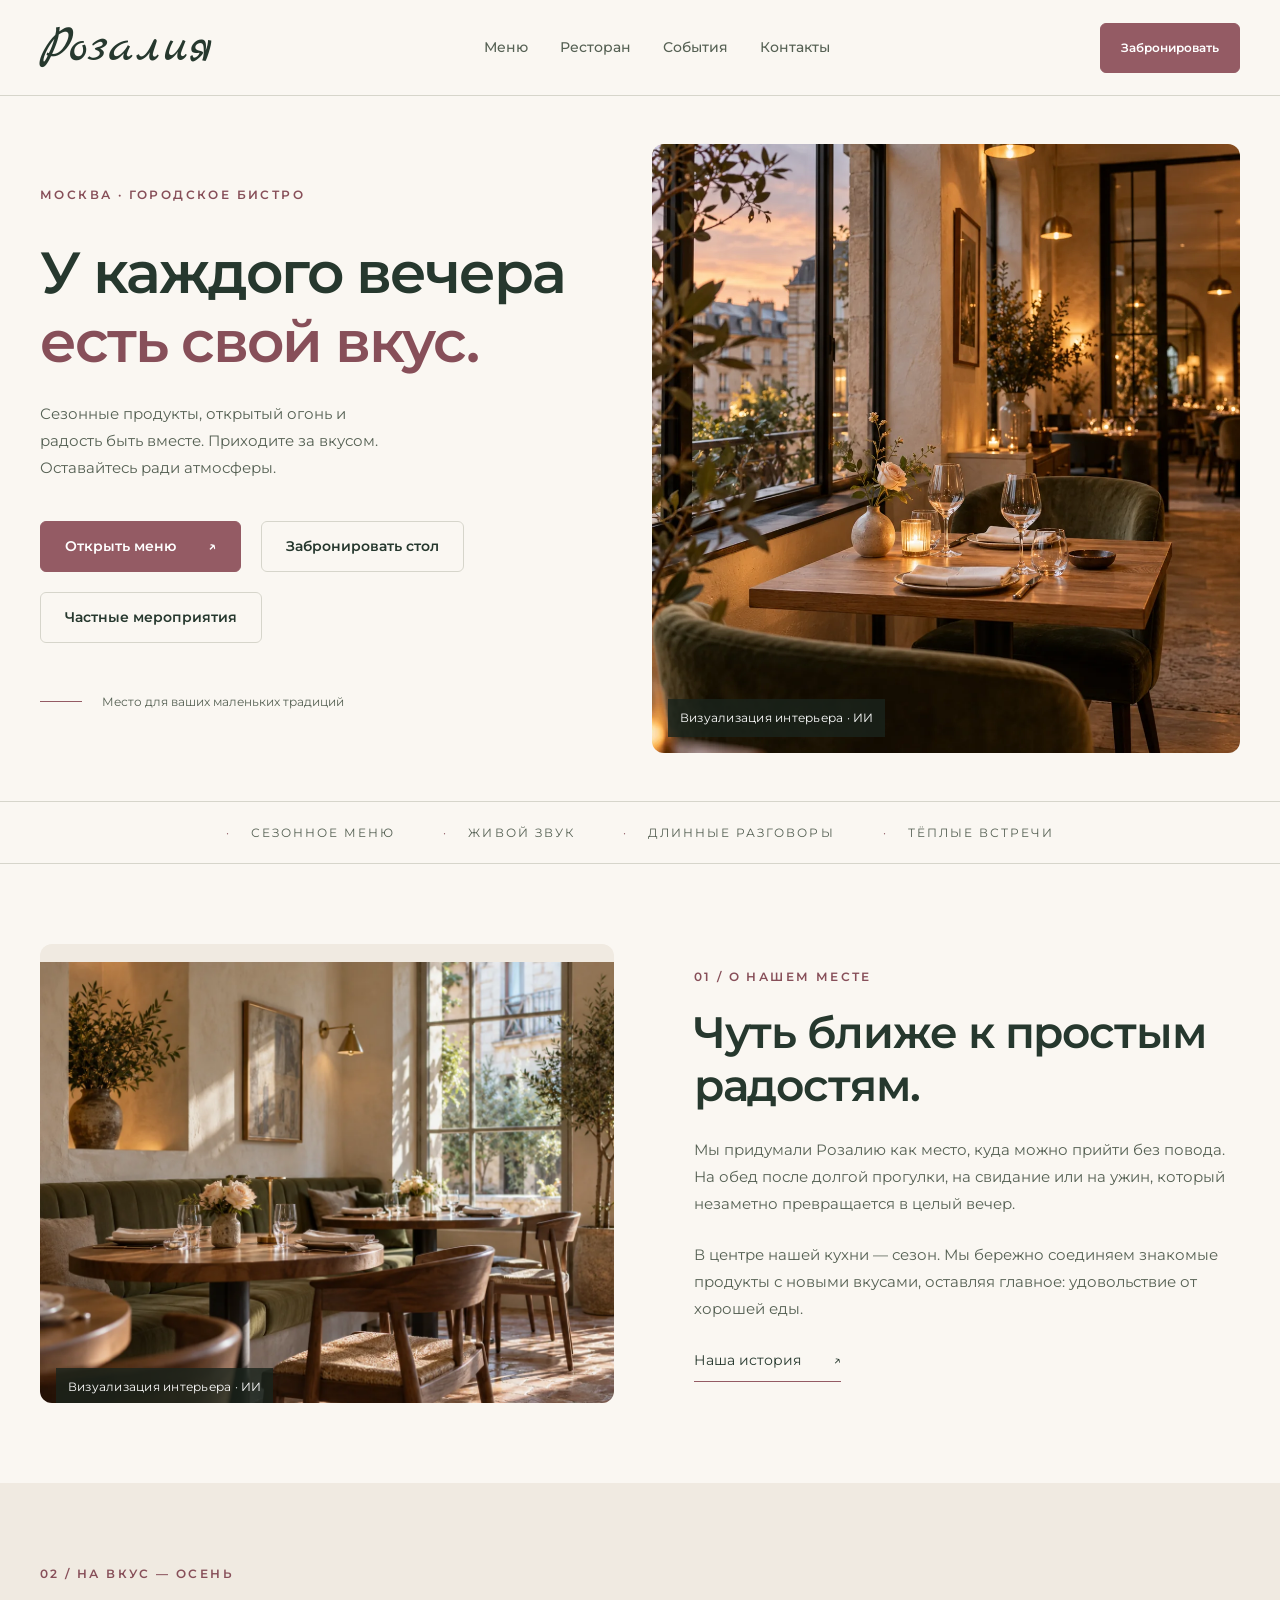
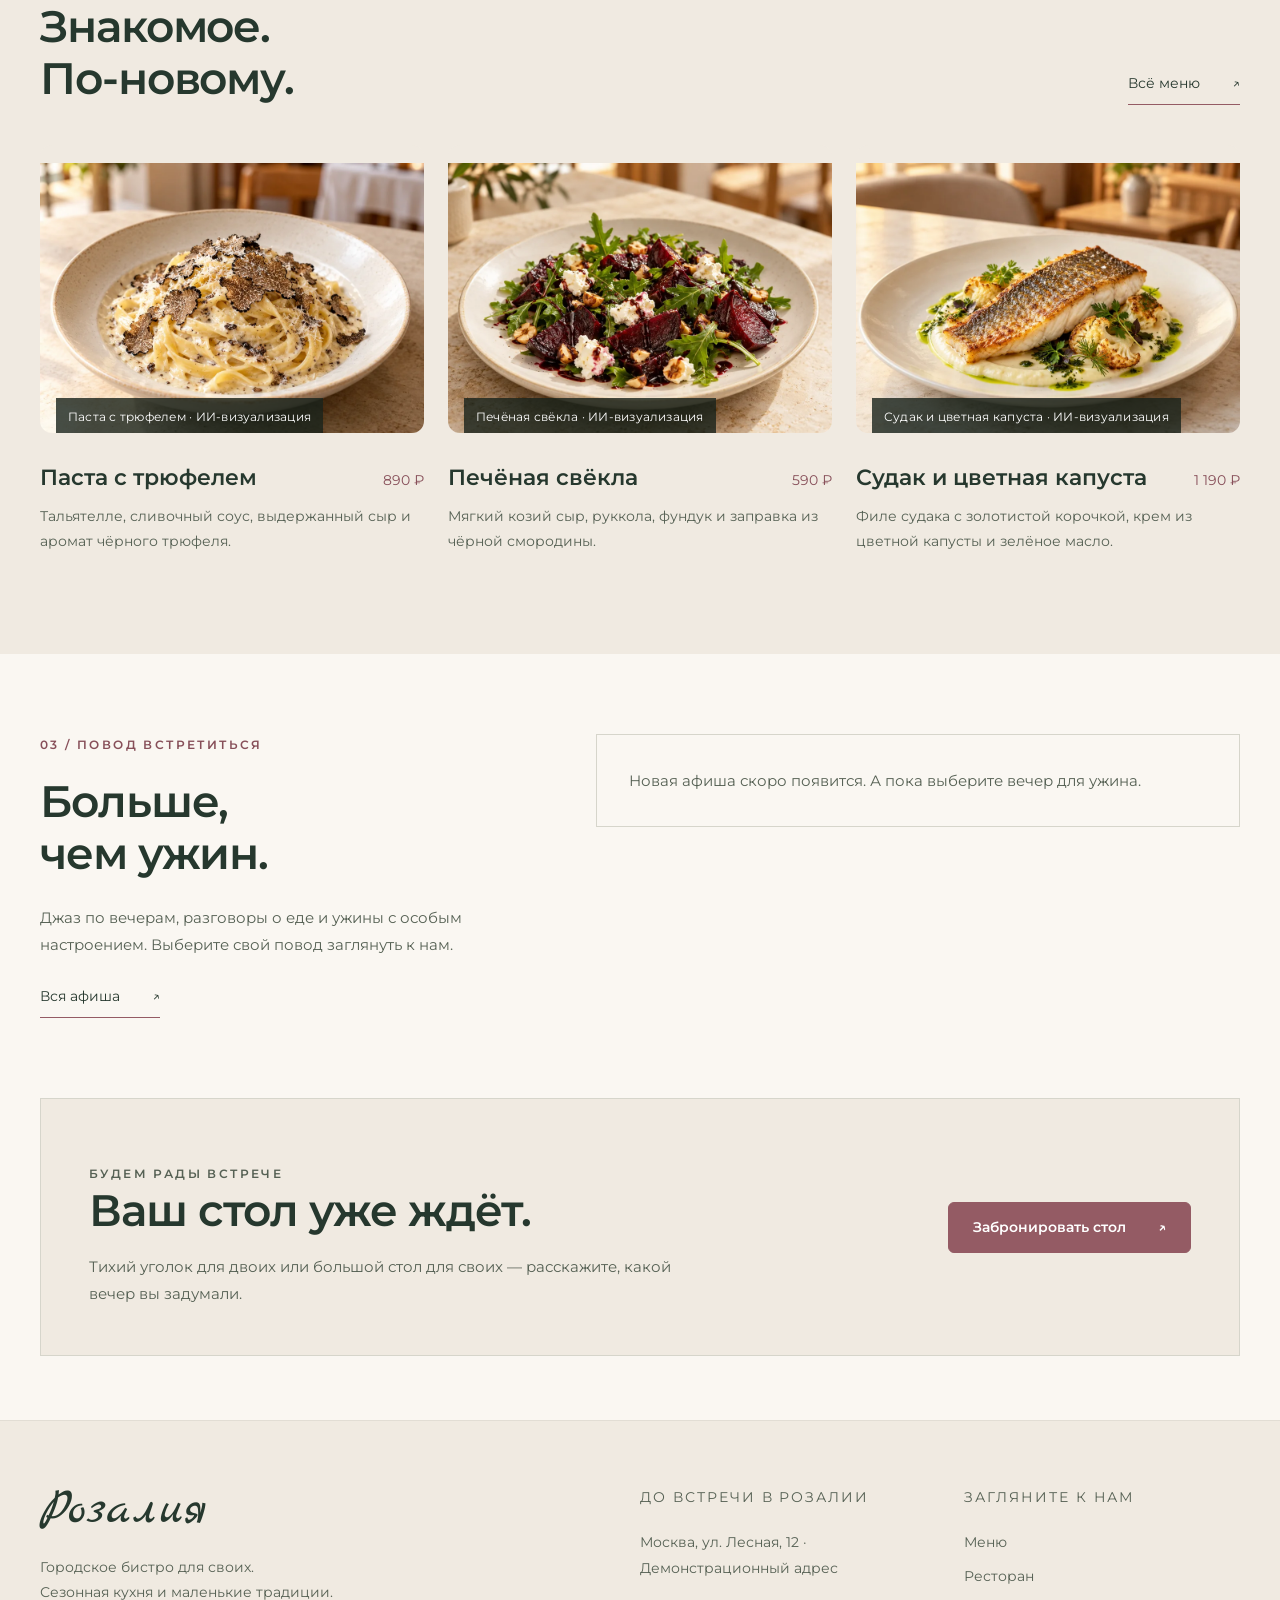
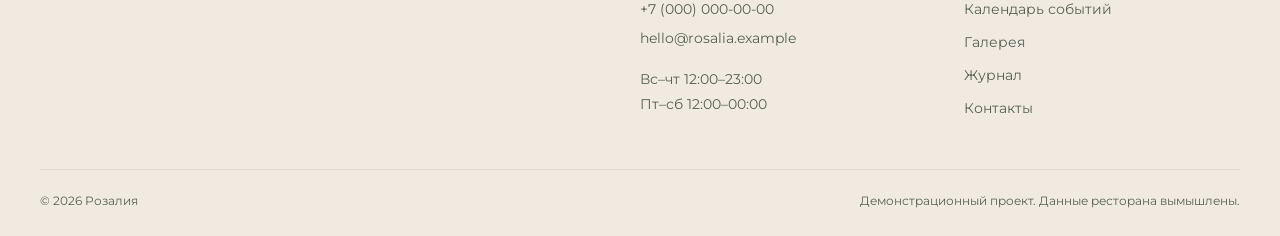
==== commit 9ecb8789: "Объединить повторную анимацию в reveal.js и reveal.css" ====
--- a/index.html
+++ b/index.html
@@ -22,15 +22,17 @@
   <link rel="stylesheet" href="./assets/css/base.css">
   <link rel="stylesheet" href="./assets/css/components.css">
   <link rel="stylesheet" href="./assets/css/pages.css">
+  <link rel="stylesheet" href="./assets/css/reveal.css">
+  <script type="module" src="./assets/js/reveal.js"></script>
   <script type="module" src="./assets/js/main.js"></script>
 </head>
 <body data-page="home">
   <a class="skip-link" href="#main">Перейти к содержимому</a>
   <header class="site-header" data-site-header></header>
   <main id="main">
-<section class="hero container"><div class="hero-copy"><p class="eyebrow">Москва · городское бистро</p><h1 data-home-title>У каждого вечера <br>есть свой <em>вкус.</em></h1><p class="hero-description" data-home-description>Сезонные продукты, открытый огонь и радость быть вместе. Приходите за вкусом. Оставайтесь ради атмосферы.</p><div class="hero-actions"><a class="button" href="menu/">Открыть меню <span aria-hidden="true">↗</span></a><a class="button button-ghost" href="contacts/#booking">Забронировать стол</a><a class="button button-ghost private-event-button" href="contacts/#booking">Частные мероприятия</a></div><div class="hero-bottom">Место для ваших маленьких традиций</div></div><figure class="image-frame hero-image"><img src="assets/img/home-hero.webp" alt="Визуализация интерьера: стол у окна в вечернем зале (ИИ)" width="1122" height="1402" loading="lazy" decoding="async"><figcaption class="image-label">Визуализация интерьера · ИИ</figcaption></figure></section>
+<section class="hero container"><div class="hero-copy"><p class="eyebrow">Москва · городское бистро</p><h1 data-home-title data-reveal>У каждого вечера <br>есть свой <em>вкус.</em></h1><p class="hero-description" data-home-description>Сезонные продукты, открытый огонь и радость быть вместе. Приходите за вкусом. Оставайтесь ради атмосферы.</p><div class="hero-actions"><a class="button" href="menu/">Открыть меню <span aria-hidden="true">↗</span></a><a class="button button-ghost" href="contacts/#booking">Забронировать стол</a><a class="button button-ghost private-event-button" href="contacts/#booking">Частные мероприятия</a></div><div class="hero-bottom">Место для ваших маленьких традиций</div></div><figure class="image-frame hero-image" data-reveal><img src="assets/img/home-hero.webp" alt="Визуализация интерьера: стол у окна в вечернем зале (ИИ)" width="1122" height="1402" loading="lazy" decoding="async"><figcaption class="image-label">Визуализация интерьера · ИИ</figcaption></figure></section>
 <div class="marquee"><span>Сезонное меню</span><span>Живой звук</span><span>Длинные разговоры</span><span>Тёплые встречи</span></div>
-<section class="section container story-grid"><figure class="image-frame story-image"><img src="assets/img/home-interior.webp" alt="Визуализация интерьера: светлый зал с оливковым диваном (ИИ)" width="1200" height="960" loading="lazy" decoding="async"><figcaption class="image-label">Визуализация интерьера · ИИ</figcaption></figure><div class="story-copy"><p class="eyebrow">01 / О нашем месте</p><h2 data-home-story-title>Чуть ближе<br>к простым <em>радостям.</em></h2><div data-home-story><p>Мы придумали Розалию как место, куда можно прийти без повода. На обед после долгой прогулки, на свидание или на ужин, который незаметно превращается в целый вечер.</p><p>В центре нашей кухни — сезон. Мы бережно соединяем знакомые продукты с новыми вкусами, оставляя главное: удовольствие от хорошей еды.</p></div><a class="text-link" href="about/">Наша история <span aria-hidden="true">↗</span></a></div></section>
+<section class="section container story-grid"><figure class="image-frame story-image" data-reveal><img src="assets/img/home-interior.webp" alt="Визуализация интерьера: светлый зал с оливковым диваном (ИИ)" width="1200" height="960" loading="lazy" decoding="async"><figcaption class="image-label">Визуализация интерьера · ИИ</figcaption></figure><div class="story-copy"><p class="eyebrow">01 / О нашем месте</p><h2 data-home-story-title>Чуть ближе<br>к простым <em>радостям.</em></h2><div data-home-story><p>Мы придумали Розалию как место, куда можно прийти без повода. На обед после долгой прогулки, на свидание или на ужин, который незаметно превращается в целый вечер.</p><p>В центре нашей кухни — сезон. Мы бережно соединяем знакомые продукты с новыми вкусами, оставляя главное: удовольствие от хорошей еды.</p></div><a class="text-link" href="about/">Наша история <span aria-hidden="true">↗</span></a></div></section>
 <section class="section section-tinted"><div class="container"><div class="section-top"><div><p class="eyebrow">02 / На вкус — осень</p><h2>Знакомое.<br><em>По-новому.</em></h2></div><a class="text-link" href="menu/">Всё меню <span aria-hidden="true">↗</span></a></div><div class="card-grid" data-home-dishes><p class="muted">Загружаем сезонное меню…</p></div></div></section>
 <section class="section container home-events"><div class="home-events-copy"><p class="eyebrow">03 / Повод встретиться</p><h2>Больше,<br>чем <em>ужин.</em></h2><p>Джаз по вечерам, разговоры о еде и ужины с особым настроением. Выберите свой повод заглянуть к нам.</p><a class="text-link" href="events/">Вся афиша <span aria-hidden="true">↗</span></a></div><div data-home-events><p class="muted">Загружаем афишу…</p></div></section>
 <section class="container"><div class="reservation-band"><div><p class="eyebrow">Будем рады встрече</p><h2>Ваш стол уже ждёт.</h2><p>Тихий уголок для двоих или большой стол для своих — расскажите, какой вечер вы задумали.</p></div><a class="button" href="contacts/#booking">Забронировать стол <span aria-hidden="true">↗</span></a></div></section></main>
--- a/assets/css/variables.css
+++ b/assets/css/variables.css
@@ -29,5 +29,4 @@
   --radius: 6px; --radius-image: 12px; --radius-pill: 100px; --radius-round: 50%;
   --shadow: 0 14px 48px #26382E12; --focus: 0 0 0 3px #874F59;
   --transition: 180ms ease; --border: 1px solid var(--color-line);
-  --reveal-distance: 18px; --reveal-duration: 450ms;
 }
--- a/assets/css/pages.css
+++ b/assets/css/pages.css
@@ -48,14 +48,6 @@
 .category-heading h2 { font-size: var(--text-category); }
 .category-heading p { font-size: var(--text-sm); color: var(--color-muted); }
 .category-heading span { margin-left: auto; color: var(--color-accent-text); }
-.dish-grid { display: grid; grid-template-columns: 1fr 1fr; gap: var(--s-6) var(--s-8); }
-.dish-card { display: grid; grid-template-columns: 126px 1fr; gap: var(--s-5); min-width: 0; padding-bottom: var(--s-6); border-bottom: 1px solid var(--color-soft-line); }
-.dish-card .image-frame { aspect-ratio: 1; height: 126px; }
-.dish-card .image-frame img { height: 100%; }
-.dish-card .image-label { display: none; }
-.dish-title { display: flex; justify-content: space-between; gap: var(--s-4); align-items: baseline; }
-.dish-title h3 { font-size: var(--text-dish); }
-.dish-content p { font-size: var(--text-xs); color: var(--color-muted); margin-top: var(--s-3); }
 .availability { color: var(--color-accent-text); border-bottom: 1px dashed var(--color-accent); display: inline-block; margin-top: var(--s-3); font-size: var(--text-xs); }
 .dish-unavailable img { filter: saturate(.3); }
 .menu-disclaimer { font-size: var(--text-xs); color: var(--color-muted); max-width: 740px; margin-block: var(--s-8); }
@@ -141,9 +133,6 @@
   .hero-actions .button { min-width: 200px; }
   .events-layout { grid-template-columns: minmax(0,1fr) 300px; gap: var(--s-6); }
   .events-grid { grid-template-columns: 1fr; }
-  .dish-card { grid-template-columns: 100px 1fr; gap: var(--s-4); }
-  .dish-card .image-frame { height: 100px; }
-  .dish-title { flex-direction: column; gap: var(--s-2); }
   .category-nav { gap: var(--s-5); }
   .toolbar-inner { gap: var(--s-5); }
   .search-field input { width: 155px; }
@@ -198,12 +187,6 @@
   .category-heading { gap: var(--s-3); margin-bottom: var(--s-6); }
   .category-heading h2 { font-size: var(--text-category-mobile); }
   .category-heading p { width: calc(100% - var(--s-8)); order: 1; font-size: var(--text-xs); }
-  .dish-grid { grid-template-columns: 1fr; }
-  .dish-card { grid-template-columns: 92px minmax(0,1fr); gap: var(--s-4); }
-  .dish-card .image-frame { height: 92px; }
-  .dish-title { gap: var(--s-2); }
-  .dish-title h3 { font-size: var(--text-dish); }
-  .dish-content p { line-height: 1.65; }
   .menu-caption { font-size: var(--text-tiny); }
   .events-layout { grid-template-columns: 1fr; gap: var(--s-8); }
   .events-grid { grid-template-columns: 1fr; }
@@ -232,19 +215,11 @@
   .lightbox { padding: var(--s-4); }
 }
 
-/* Keep the demo image labels visible in the menu, including on small screens. */
-.dish-card .image-frame { height: auto; aspect-ratio: auto; background: none; overflow: visible; }
-.dish-card .image-frame img { height: 126px; aspect-ratio: 1; }
-.dish-card .image-label { position: static; display: block; max-width: 100%; padding: 0; margin-top: var(--s-2); color: var(--color-muted); background: none; font-size: var(--text-tiny); line-height: 1.4; }
-@media (max-width:1100px) { .dish-card .image-frame img { height: 100px; } }
-@media (max-width:767px) { .dish-card .image-frame img { height: 92px; } }
+
 
 #menu-sentinel { height: 1px; width: 100%; }
 .menu-pagination { display: grid; justify-items: center; gap: var(--s-4); padding-block: var(--s-6); }
 .menu-pagination p { font-size: var(--text-sm); color: var(--color-muted); }
-.reveal { opacity: 0; transform: translateY(var(--reveal-distance)); transition: opacity var(--reveal-duration) ease, transform var(--reveal-duration) ease; }
-.reveal.is-visible { opacity: 1; transform: none; }
-@media (prefers-reduced-motion: reduce) { .reveal { opacity: 1; transform: none; transition: none; } }
 
 
 /* Light editorial introductions, shared by every internal page. */
@@ -262,10 +237,6 @@
 .page-hero-media { min-height: var(--hero-height); border-radius: var(--radius-image); }
 .page-hero-image { position: absolute; inset: 0; width: 100%; height: 100%; object-fit: cover; object-position: center 52%; }
 .page-hero .image-label { font-size: var(--text-photo-label); }
-.dish-title h3 { font-weight: 500; line-height: 1.4; overflow-wrap: anywhere; }
-.dish-content { min-width: 0; }
-.dish-content p { font-size: var(--text-sm); }
-.dish-title .price { font-weight: 600; }
 .hero h1 em, .story-copy em, .section-top em, .home-events-copy em { font-style: normal; font-weight: 600; }
 .home-dish-footer { flex-wrap: wrap; }
 .home-dish-footer h3 { font-size: var(--text-xl); }
@@ -284,3 +255,34 @@
   .hero-actions .button { flex: 1 1 40%; }
   .hero-actions .private-event-button { flex-basis: 100%; }
 }
+
+/* Menu as an editorial collection, with a separate chef selection. */
+.chef-picks { padding-block: var(--s-10); background: var(--color-surface); border-bottom: var(--border); }
+.chef-grid, .dish-grid { display: grid; grid-template-columns: repeat(3,minmax(0,1fr)); gap: var(--s-9) var(--s-7); }
+.dish-card, .chef-card { display: flex; flex-direction: column; gap: var(--s-5); min-width: 0; padding-bottom: var(--s-7); border-bottom: var(--border); }
+.dish-card .image-frame, .chef-card .image-frame { background: none; overflow: visible; }
+.dish-card .image-frame img, .chef-card .image-frame img { width: 100%; height: auto; aspect-ratio: 4/3; border-radius: var(--radius-image); object-fit: cover; }
+.dish-card .image-label, .chef-card .image-label { position: static; display: block; max-width: 100%; padding: 0; margin-top: var(--s-2); color: var(--color-muted); background: none; font-size: var(--text-photo-label); line-height: 1.5; }
+.dish-content { min-width: 0; }
+.dish-title { display: flex; flex-wrap: wrap; justify-content: space-between; align-items: baseline; gap: var(--s-3); }
+.dish-title h3 { font-size: var(--text-dish); font-weight: 600; line-height: 1.4; overflow-wrap: anywhere; }
+.dish-title .price { font-weight: 600; }
+.dish-content p { font-size: var(--text-sm); color: var(--color-muted); margin-top: var(--s-3); line-height: 1.7; }
+.chef-card .text-link { margin-top: var(--s-5); font-size: var(--text-xs); }
+.menu-category { padding-block: var(--s-9); }
+.category-heading { border-bottom-color: var(--color-line); margin-bottom: var(--s-8); }
+.category-heading h2 { position: relative; padding-bottom: var(--s-3); }
+.category-heading h2::after { content: ''; position: absolute; left: 0; bottom: -21px; width: 56px; height: 2px; background: var(--color-accent); }
+@media (min-width:768px) and (max-width:1100px) {
+  .dish-grid { grid-template-columns: repeat(2,minmax(0,1fr)); }
+  .chef-grid { gap: var(--s-5); }
+  .chef-card .dish-title { flex-direction: column; gap: var(--s-2); }
+}
+@media (max-width:767px) {
+  .chef-picks { padding-block: var(--s-8); }
+  .chef-picks .section-top { display: block; }
+  .chef-picks .section-copy { margin-top: var(--s-5); }
+  .chef-grid, .dish-grid { grid-template-columns: 1fr; gap: var(--s-7); }
+  .dish-content p { font-size: var(--text-sm); }
+  .category-heading { margin-bottom: var(--s-7); }
+}
--- a/assets/css/reveal.css
+++ b/assets/css/reveal.css
@@ -0,0 +1,23 @@
+:root { --reveal-distance: 18px; --reveal-duration: 450ms; }
+
+/* Initial hiding needs no inline script. Disabled scripting keeps content visible;
+   a failed module falls back to visible content after three seconds. */
+@media (scripting: enabled) and (prefers-reduced-motion: no-preference) {
+  html:not([data-reveal-ready]) [data-reveal] { opacity: 0; animation: reveal-fallback 1ms 3s forwards; }
+}
+@keyframes reveal-fallback { to { opacity: 1; } }
+
+.reveal { opacity: 0; }
+.reveal.is-visible { opacity: 1; transition: opacity var(--reveal-duration) ease; }
+/* Keep observed boxes stable; move content only once, inside leaf targets. */
+.reveal:not(.reveal-group) > * { translate: 0 var(--reveal-distance); }
+.reveal.is-visible:not(.reveal-group) > * { translate: 0; transition: translate var(--reveal-duration) ease, transform 600ms ease; }
+
+@media (prefers-reduced-motion: reduce) {
+  [data-reveal], .reveal { opacity: 1; animation: none !important; transition: none !important; }
+  .reveal > * { translate: none !important; transition: none !important; }
+}
+@media print {
+  [data-reveal] { opacity: 1 !important; animation: none !important; transition: none !important; }
+  .reveal > * { translate: none !important; transition: none !important; }
+}
